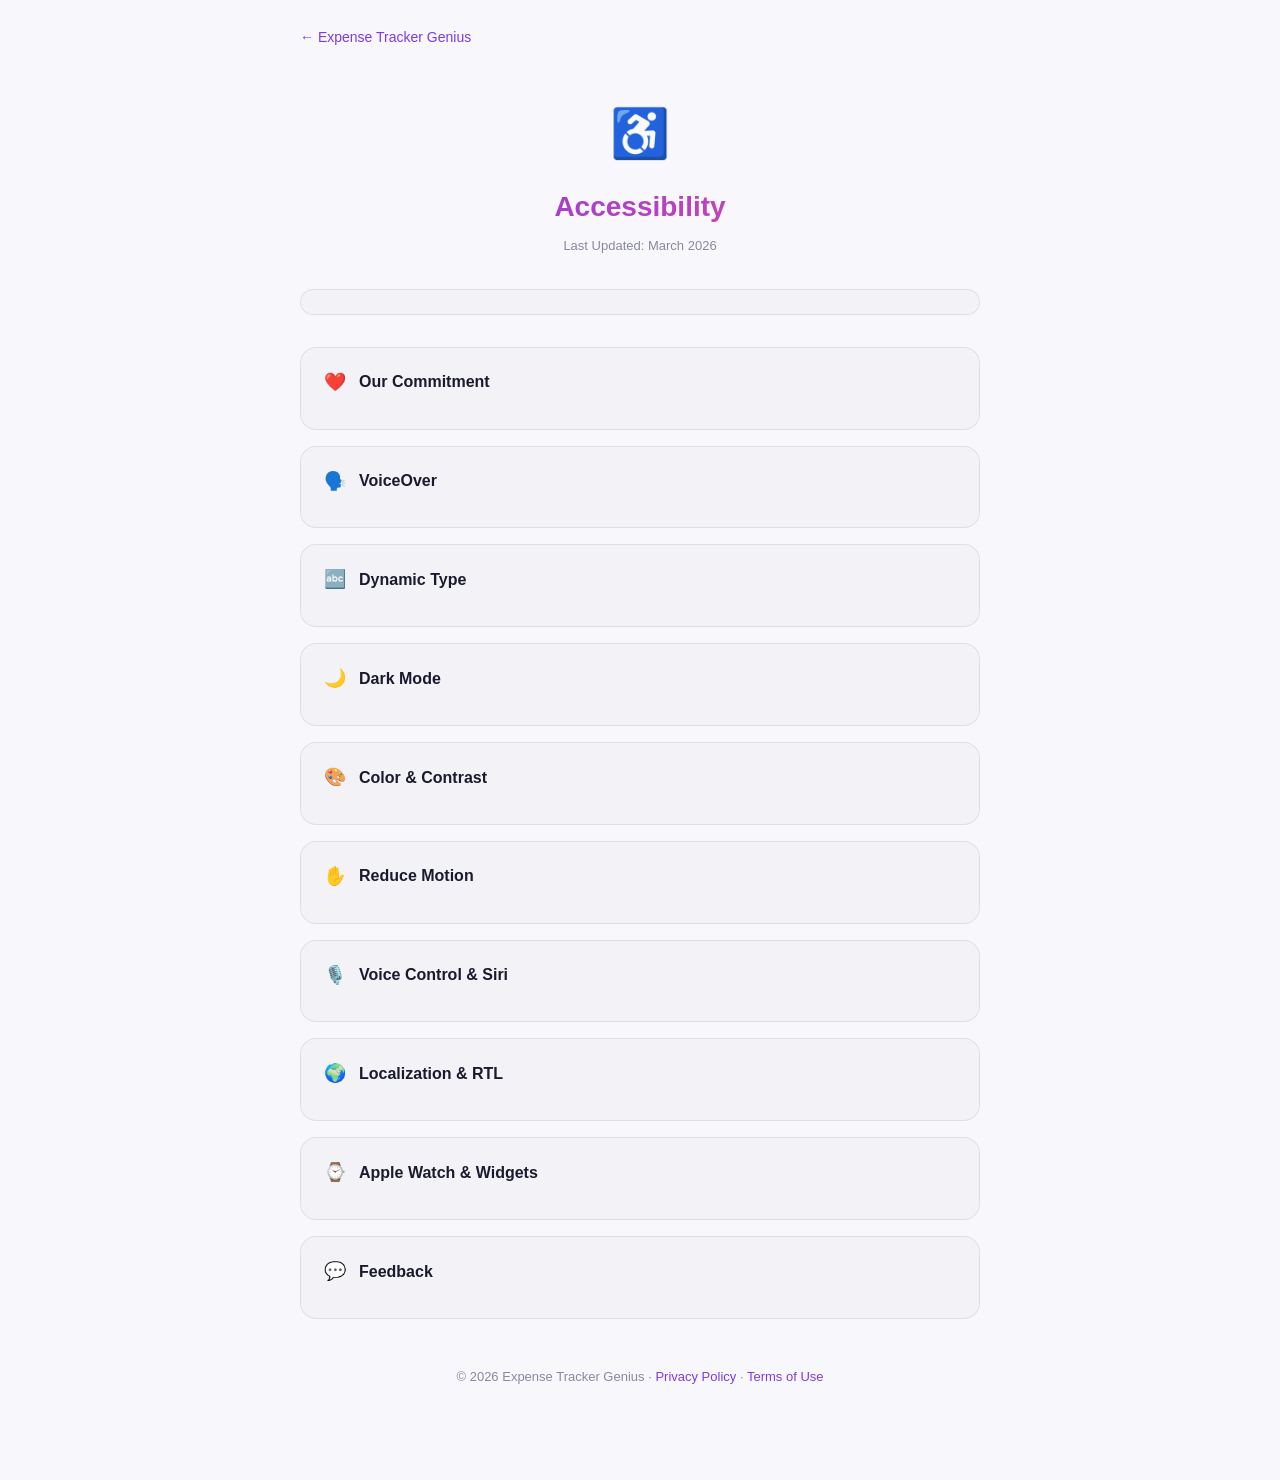
==== accessibility.html @ 41f467da "feat: add accessibility page for App Store Connect Add multi-language accessibility page covering Vo" ====
<!DOCTYPE html>
<html lang="en">
<head>
  <meta charset="UTF-8">
  <meta name="viewport" content="width=device-width, initial-scale=1.0">
  <title>Accessibility — Expense Tracker Genius</title>
  <meta name="description" content="Accessibility information for Expense Tracker Genius iOS app">
  <style>
:root {
  --brand-primary: #7C3AED;
  --brand-secondary: #EC4899;
  --bg-primary: #0F0F14;
  --bg-secondary: #1A1A24;
  --bg-card: rgba(255,255,255,0.04);
  --border-card: rgba(255,255,255,0.08);
  --text-primary: #F1F1F6;
  --text-secondary: #A1A1B5;
  --text-tertiary: #6B6B80;
  --radius: 16px;
}
@media (prefers-color-scheme: light) {
  :root {
    --bg-primary: #F8F8FC;
    --bg-secondary: #FFFFFF;
    --bg-card: rgba(0,0,0,0.02);
    --border-card: rgba(0,0,0,0.08);
    --text-primary: #1A1A2E;
    --text-secondary: #4A4A65;
    --text-tertiary: #8888A0;
  }
}
* { margin: 0; padding: 0; box-sizing: border-box; }
body {
  font-family: -apple-system, BlinkMacSystemFont, 'SF Pro Text', 'Segoe UI', Roboto, sans-serif;
  background: var(--bg-primary);
  color: var(--text-primary);
  line-height: 1.6;
  -webkit-font-smoothing: antialiased;
}
[dir="rtl"] { direction: rtl; text-align: right; }
.container { max-width: 720px; margin: 0 auto; padding: 24px 20px 60px; }
.header { text-align: center; padding: 40px 0 32px; }
.header-icon { font-size: 48px; margin-bottom: 12px; }
.header h1 {
  font-size: 28px; font-weight: 700;
  background: linear-gradient(135deg, var(--brand-primary), var(--brand-secondary));
  -webkit-background-clip: text; -webkit-text-fill-color: transparent;
  background-clip: text;
}
.header .updated { font-size: 13px; color: var(--text-tertiary); margin-top: 6px; }
.lang-switcher {
  display: flex; flex-wrap: wrap; gap: 6px; justify-content: center;
  margin-bottom: 32px; padding: 12px; border-radius: var(--radius);
  background: var(--bg-card); border: 1px solid var(--border-card);
}
.lang-btn {
  padding: 6px 14px; border-radius: 20px; border: 1px solid var(--border-card);
  background: transparent; color: var(--text-secondary); cursor: pointer;
  font-size: 13px; transition: all 0.2s;
}
.lang-btn:hover { border-color: var(--brand-primary); color: var(--text-primary); }
.lang-btn.active {
  background: linear-gradient(135deg, var(--brand-primary), var(--brand-secondary));
  color: white; border-color: transparent;
}
.section {
  background: var(--bg-card); border: 1px solid var(--border-card);
  border-radius: var(--radius); padding: 20px; margin-bottom: 16px;
}
.section-header { display: flex; align-items: center; gap: 10px; margin-bottom: 12px; }
.section-icon { font-size: 18px; width: 28px; text-align: center; }
.section-title { font-size: 16px; font-weight: 600; color: var(--text-primary); }
.section-content {
  font-size: 14px; color: var(--text-secondary); line-height: 1.7;
  white-space: pre-line;
}
.footer {
  text-align: center; padding: 32px 0; color: var(--text-tertiary); font-size: 13px;
}
.footer a { color: var(--brand-primary); text-decoration: none; }
.back-link {
  display: inline-flex; align-items: center; gap: 6px;
  color: var(--brand-primary); text-decoration: none; font-size: 14px;
  margin-bottom: 8px;
}
</style>
</head>
<body>
  <div class="container">
    <a href="index.html" class="back-link">&larr; Expense Tracker Genius</a>
    <div class="header">
      <div class="header-icon">♿</div>
      <h1 data-i18n="Accessibility">Accessibility</h1>
      <div class="updated"><span data-i18n="Last Updated">Last Updated</span>: March 2026</div>
    </div>
    <div class="lang-switcher" id="lang-switcher"></div>

    <div class="section">
      <div class="section-header">
        <span class="section-icon">❤️</span>
        <span class="section-title" data-i18n="Our Commitment">Our Commitment</span>
      </div>
      <div class="section-content" data-i18n-content="acc_commitment"></div>
    </div>
    <div class="section">
      <div class="section-header">
        <span class="section-icon">🗣️</span>
        <span class="section-title" data-i18n="VoiceOver">VoiceOver</span>
      </div>
      <div class="section-content" data-i18n-content="acc_voiceover"></div>
    </div>
    <div class="section">
      <div class="section-header">
        <span class="section-icon">🔤</span>
        <span class="section-title" data-i18n="Dynamic Type">Dynamic Type</span>
      </div>
      <div class="section-content" data-i18n-content="acc_dynamic_type"></div>
    </div>
    <div class="section">
      <div class="section-header">
        <span class="section-icon">🌙</span>
        <span class="section-title" data-i18n="Dark Mode">Dark Mode</span>
      </div>
      <div class="section-content" data-i18n-content="acc_dark_mode"></div>
    </div>
    <div class="section">
      <div class="section-header">
        <span class="section-icon">🎨</span>
        <span class="section-title" data-i18n="Color & Contrast">Color &amp; Contrast</span>
      </div>
      <div class="section-content" data-i18n-content="acc_color_contrast"></div>
    </div>
    <div class="section">
      <div class="section-header">
        <span class="section-icon">✋</span>
        <span class="section-title" data-i18n="Reduce Motion">Reduce Motion</span>
      </div>
      <div class="section-content" data-i18n-content="acc_reduce_motion"></div>
    </div>
    <div class="section">
      <div class="section-header">
        <span class="section-icon">🎙️</span>
        <span class="section-title" data-i18n="Voice Control & Siri">Voice Control &amp; Siri</span>
      </div>
      <div class="section-content" data-i18n-content="acc_voice_control"></div>
    </div>
    <div class="section">
      <div class="section-header">
        <span class="section-icon">🌍</span>
        <span class="section-title" data-i18n="Localization & RTL">Localization &amp; RTL</span>
      </div>
      <div class="section-content" data-i18n-content="acc_localization"></div>
    </div>
    <div class="section">
      <div class="section-header">
        <span class="section-icon">⌚</span>
        <span class="section-title" data-i18n="Apple Watch & Widgets">Apple Watch &amp; Widgets</span>
      </div>
      <div class="section-content" data-i18n-content="acc_watch_widgets"></div>
    </div>
    <div class="section">
      <div class="section-header">
        <span class="section-icon">💬</span>
        <span class="section-title" data-i18n="Feedback">Feedback</span>
      </div>
      <div class="section-content" data-i18n-content="acc_feedback"></div>
    </div>

    <div class="footer">
      &copy; 2026 Expense Tracker Genius &middot; <a href="privacy.html" data-i18n="Privacy Policy">Privacy Policy</a> &middot; <a href="terms.html" data-i18n="Terms of Use">Terms of Use</a>
    </div>
  </div>
  <script>
    const translations = {"en": {"Accessibility": "Accessibility", "Last Updated": "Last Updated", "Our Commitment": "Our Commitment", "VoiceOver": "VoiceOver", "Dynamic Type": "Dynamic Type", "Dark Mode": "Dark Mode", "Color & Contrast": "Color & Contrast", "Reduce Motion": "Reduce Motion", "Voice Control & Siri": "Voice Control & Siri", "Localization & RTL": "Localization & RTL", "Apple Watch & Widgets": "Apple Watch & Widgets", "Feedback": "Feedback", "Privacy Policy": "Privacy Policy", "Terms of Use": "Terms of Use", "acc_commitment": "Expense Tracker Genius is committed to making personal finance management accessible to everyone. We build with Apple's accessibility frameworks and continuously work to improve the experience for all users, including those who rely on assistive technologies.", "acc_voiceover": "The app supports Apple's VoiceOver screen reader. Interactive elements include descriptive accessibility labels, hints, and values so you can navigate and manage your finances without needing to see the screen. Charts and budget progress indicators provide spoken summaries of your financial data.", "acc_dynamic_type": "Expense Tracker Genius respects your preferred text size set in iOS Settings. The interface adapts to larger or smaller text sizes using Apple's Dynamic Type system, so you can read comfortably throughout the app.", "acc_dark_mode": "Full Dark Mode support is built in. The app automatically follows your system appearance setting, reducing eye strain in low-light environments. All screens, widgets, and the Apple Watch app adapt to your chosen color scheme.", "acc_color_contrast": "We use a semantic color system designed to maintain sufficient contrast ratios across both light and dark modes. Status indicators (budget warnings, goals, categories) use distinct shapes and labels in addition to color, so information is never conveyed by color alone.", "acc_reduce_motion": "The app respects the Reduce Motion accessibility setting. When enabled, animations are minimized or removed entirely, providing a calmer, distraction-free experience while retaining full functionality.", "acc_voice_control": "You can use Voice Control to interact with the app hands-free. Siri Shortcuts and App Intents allow you to add expenses, check balances, and access common tasks using your voice. These integrations work with both Siri and the Shortcuts app.", "acc_localization": "The app is available in 12 languages, including right-to-left languages (Arabic and Persian). The entire interface — including widgets and the Apple Watch app — adapts layout and text direction automatically based on your language setting.", "acc_watch_widgets": "The Apple Watch app and Home Screen widgets are built with the same accessibility standards. VoiceOver reads widget content, and the watch app supports Dynamic Type and the system accessibility features available on watchOS.", "acc_feedback": "We are always working to improve accessibility. If you encounter any barriers or have suggestions, please contact us at hussein.juybari@gmail.com. Your feedback helps us make the app better for everyone."}, "de": {"Accessibility": "Barrierefreiheit", "Last Updated": "Zuletzt aktualisiert", "Our Commitment": "Unser Engagement", "VoiceOver": "VoiceOver", "Dynamic Type": "Dynamische Schrift", "Dark Mode": "Dunkelmodus", "Color & Contrast": "Farbe & Kontrast", "Reduce Motion": "Bewegung reduzieren", "Voice Control & Siri": "Sprachsteuerung & Siri", "Localization & RTL": "Lokalisierung & RTL", "Apple Watch & Widgets": "Apple Watch & Widgets", "Feedback": "Feedback", "Privacy Policy": "Datenschutz", "Terms of Use": "Nutzungsbedingungen", "acc_commitment": "Expense Tracker Genius setzt sich dafür ein, die persönliche Finanzverwaltung für alle zugänglich zu machen. Wir entwickeln mit Apples Barrierefreiheits-Frameworks und arbeiten kontinuierlich daran, das Erlebnis für alle Nutzer zu verbessern, einschließlich derjenigen, die auf unterstützende Technologien angewiesen sind.", "acc_voiceover": "Die App unterstützt Apples VoiceOver-Bildschirmleser. Interaktive Elemente enthalten beschreibende Bezeichnungen, Hinweise und Werte, sodass Sie Ihre Finanzen verwalten können, ohne auf den Bildschirm schauen zu müssen. Diagramme und Budgetanzeigen bieten gesprochene Zusammenfassungen Ihrer Finanzdaten.", "acc_dynamic_type": "Expense Tracker Genius respektiert Ihre bevorzugte Textgröße in den iOS-Einstellungen. Die Oberfläche passt sich mithilfe von Apples Dynamic Type an größere oder kleinere Schriftgrößen an.", "acc_dark_mode": "Volle Unterstützung des Dunkelmodus ist integriert. Die App folgt automatisch Ihrer Systemdarstellung und reduziert die Augenbelastung bei schwachem Licht. Alle Bildschirme, Widgets und die Apple Watch App passen sich an.", "acc_color_contrast": "Wir verwenden ein semantisches Farbsystem mit ausreichenden Kontrastwerten in beiden Modi. Statusindikatoren verwenden neben Farbe auch Formen und Beschriftungen, sodass Informationen nie allein durch Farbe vermittelt werden.", "acc_reduce_motion": "Die App respektiert die Einstellung „Bewegung reduzieren". Wenn aktiviert, werden Animationen minimiert oder vollständig entfernt, um ein ruhigeres Erlebnis zu bieten.", "acc_voice_control": "Sie können die Sprachsteuerung verwenden, um die App freihändig zu bedienen. Siri-Kurzbefehle und App Intents ermöglichen es Ihnen, Ausgaben hinzuzufügen, Kontostände abzufragen und häufige Aufgaben per Sprache zu erledigen.", "acc_localization": "Die App ist in 12 Sprachen verfügbar, einschließlich Rechts-nach-Links-Sprachen (Arabisch und Persisch). Die gesamte Oberfläche passt Layout und Textrichtung automatisch an Ihre Spracheinstellung an.", "acc_watch_widgets": "Die Apple Watch App und die Widgets werden mit denselben Standards für Barrierefreiheit erstellt. VoiceOver liest Widget-Inhalte vor und die Watch-App unterstützt dynamische Schriftgrößen.", "acc_feedback": "Wir arbeiten ständig daran, die Barrierefreiheit zu verbessern. Wenn Sie auf Hindernisse stoßen oder Vorschläge haben, kontaktieren Sie uns bitte unter hussein.juybari@gmail.com."}, "nl": {"Accessibility": "Toegankelijkheid", "Last Updated": "Laatst bijgewerkt", "Our Commitment": "Onze Toewijding", "VoiceOver": "VoiceOver", "Dynamic Type": "Dynamisch Lettertype", "Dark Mode": "Donkere Modus", "Color & Contrast": "Kleur & Contrast", "Reduce Motion": "Verminder Beweging", "Voice Control & Siri": "Stembediening & Siri", "Localization & RTL": "Lokalisatie & RTL", "Apple Watch & Widgets": "Apple Watch & Widgets", "Feedback": "Feedback", "Privacy Policy": "Privacybeleid", "Terms of Use": "Gebruiksvoorwaarden", "acc_commitment": "Expense Tracker Genius zet zich in om persoonlijk financieel beheer voor iedereen toegankelijk te maken. We bouwen met Apple's toegankelijkheidsframeworks en werken voortdurend aan het verbeteren van de ervaring voor alle gebruikers, inclusief degenen die afhankelijk zijn van ondersteunende technologieën.", "acc_voiceover": "De app ondersteunt Apple's VoiceOver-schermlezer. Interactieve elementen bevatten beschrijvende labels, hints en waarden, zodat u uw financiën kunt beheren zonder naar het scherm te kijken. Grafieken en budgetindicatoren bieden gesproken samenvattingen.", "acc_dynamic_type": "Expense Tracker Genius respecteert uw gewenste tekstgrootte in iOS-instellingen. De interface past zich aan grotere of kleinere tekstgroottes aan met Apple's Dynamic Type-systeem.", "acc_dark_mode": "Volledige ondersteuning voor Donkere Modus is ingebouwd. De app volgt automatisch uw systeemweergave. Alle schermen, widgets en de Apple Watch-app passen zich aan.", "acc_color_contrast": "We gebruiken een semantisch kleursysteem met voldoende contrastverhoudingen. Statusindicatoren gebruiken naast kleur ook vormen en labels, zodat informatie nooit alleen door kleur wordt overgebracht.", "acc_reduce_motion": "De app respecteert de instelling Verminder Beweging. Wanneer ingeschakeld, worden animaties geminimaliseerd of volledig verwijderd.", "acc_voice_control": "U kunt Stembediening gebruiken om de app handsfree te bedienen. Siri-snelkoppelingen en App Intents stellen u in staat om uitgaven toe te voegen en saldi te controleren met uw stem.", "acc_localization": "De app is beschikbaar in 12 talen, inclusief rechts-naar-links talen (Arabisch en Perzisch). De volledige interface past lay-out en tekstrichting automatisch aan.", "acc_watch_widgets": "De Apple Watch-app en widgets zijn gebouwd met dezelfde toegankelijkheidsstandaarden. VoiceOver leest widget-inhoud voor en de Watch-app ondersteunt Dynamic Type.", "acc_feedback": "We werken altijd aan het verbeteren van de toegankelijkheid. Als u obstakels tegenkomt of suggesties heeft, neem dan contact met ons op via hussein.juybari@gmail.com."}, "fr": {"Accessibility": "Accessibilité", "Last Updated": "Dernière mise à jour", "Our Commitment": "Notre Engagement", "VoiceOver": "VoiceOver", "Dynamic Type": "Type Dynamique", "Dark Mode": "Mode Sombre", "Color & Contrast": "Couleur & Contraste", "Reduce Motion": "Réduire les Animations", "Voice Control & Siri": "Contrôle Vocal & Siri", "Localization & RTL": "Localisation & RTL", "Apple Watch & Widgets": "Apple Watch & Widgets", "Feedback": "Commentaires", "Privacy Policy": "Politique de Confidentialité", "Terms of Use": "Conditions d'Utilisation", "acc_commitment": "Expense Tracker Genius s'engage à rendre la gestion des finances personnelles accessible à tous. Nous développons avec les frameworks d'accessibilité d'Apple et travaillons continuellement pour améliorer l'expérience de tous les utilisateurs, y compris ceux qui dépendent des technologies d'assistance.", "acc_voiceover": "L'application prend en charge le lecteur d'écran VoiceOver d'Apple. Les éléments interactifs incluent des descriptions, des indices et des valeurs pour que vous puissiez gérer vos finances sans regarder l'écran. Les graphiques et les indicateurs de budget fournissent des résumés vocaux.", "acc_dynamic_type": "Expense Tracker Genius respecte votre taille de texte préférée dans les Réglages iOS. L'interface s'adapte aux tailles de texte plus grandes ou plus petites grâce au système Dynamic Type d'Apple.", "acc_dark_mode": "Le Mode Sombre complet est intégré. L'application suit automatiquement l'apparence de votre système. Tous les écrans, widgets et l'application Apple Watch s'adaptent.", "acc_color_contrast": "Nous utilisons un système de couleurs sémantique avec des ratios de contraste suffisants. Les indicateurs d'état utilisent des formes et des étiquettes en plus de la couleur, afin que l'information ne soit jamais transmise uniquement par la couleur.", "acc_reduce_motion": "L'application respecte le réglage Réduire les animations. Lorsqu'il est activé, les animations sont minimisées ou supprimées entièrement.", "acc_voice_control": "Vous pouvez utiliser le Contrôle Vocal pour interagir avec l'application en mains libres. Les Raccourcis Siri et les App Intents vous permettent d'ajouter des dépenses et de vérifier vos soldes par la voix.", "acc_localization": "L'application est disponible en 12 langues, y compris les langues de droite à gauche (arabe et persan). Toute l'interface adapte automatiquement la mise en page et la direction du texte.", "acc_watch_widgets": "L'application Apple Watch et les widgets sont construits avec les mêmes standards d'accessibilité. VoiceOver lit le contenu des widgets et l'application Watch prend en charge Dynamic Type.", "acc_feedback": "Nous travaillons toujours à améliorer l'accessibilité. Si vous rencontrez des obstacles ou avez des suggestions, contactez-nous à hussein.juybari@gmail.com."}, "es": {"Accessibility": "Accesibilidad", "Last Updated": "Última actualización", "Our Commitment": "Nuestro Compromiso", "VoiceOver": "VoiceOver", "Dynamic Type": "Tipo Dinámico", "Dark Mode": "Modo Oscuro", "Color & Contrast": "Color y Contraste", "Reduce Motion": "Reducir Movimiento", "Voice Control & Siri": "Control por Voz y Siri", "Localization & RTL": "Localización y RTL", "Apple Watch & Widgets": "Apple Watch y Widgets", "Feedback": "Comentarios", "Privacy Policy": "Política de Privacidad", "Terms of Use": "Términos de Uso", "acc_commitment": "Expense Tracker Genius se compromete a hacer que la gestión de finanzas personales sea accesible para todos. Desarrollamos con los frameworks de accesibilidad de Apple y trabajamos continuamente para mejorar la experiencia de todos los usuarios, incluidos aquellos que dependen de tecnologías de asistencia.", "acc_voiceover": "La app es compatible con el lector de pantalla VoiceOver de Apple. Los elementos interactivos incluyen etiquetas descriptivas, sugerencias y valores para que puedas gestionar tus finanzas sin mirar la pantalla. Los gráficos e indicadores de presupuesto proporcionan resúmenes hablados.", "acc_dynamic_type": "Expense Tracker Genius respeta tu tamaño de texto preferido en los Ajustes de iOS. La interfaz se adapta a tamaños de texto más grandes o más pequeños mediante el sistema Dynamic Type de Apple.", "acc_dark_mode": "El Modo Oscuro completo está integrado. La app sigue automáticamente la apariencia del sistema. Todas las pantallas, widgets y la app de Apple Watch se adaptan.", "acc_color_contrast": "Utilizamos un sistema de colores semántico con ratios de contraste suficientes. Los indicadores de estado utilizan formas y etiquetas además del color, para que la información nunca se transmita solo por color.", "acc_reduce_motion": "La app respeta el ajuste Reducir Movimiento. Cuando está activado, las animaciones se minimizan o eliminan por completo.", "acc_voice_control": "Puedes usar el Control por Voz para interactuar con la app sin usar las manos. Los Atajos de Siri y App Intents te permiten añadir gastos y consultar saldos con tu voz.", "acc_localization": "La app está disponible en 12 idiomas, incluyendo idiomas de derecha a izquierda (árabe y persa). Toda la interfaz adapta automáticamente el diseño y la dirección del texto.", "acc_watch_widgets": "La app de Apple Watch y los widgets están construidos con los mismos estándares de accesibilidad. VoiceOver lee el contenido de los widgets y la app del reloj es compatible con Dynamic Type.", "acc_feedback": "Siempre estamos trabajando para mejorar la accesibilidad. Si encuentras algún obstáculo o tienes sugerencias, contáctanos en hussein.juybari@gmail.com."}, "it": {"Accessibility": "Accessibilità", "Last Updated": "Ultimo aggiornamento", "Our Commitment": "Il Nostro Impegno", "VoiceOver": "VoiceOver", "Dynamic Type": "Tipo Dinamico", "Dark Mode": "Modalità Scura", "Color & Contrast": "Colore e Contrasto", "Reduce Motion": "Riduci Movimento", "Voice Control & Siri": "Controllo Vocale e Siri", "Localization & RTL": "Localizzazione e RTL", "Apple Watch & Widgets": "Apple Watch e Widget", "Feedback": "Feedback", "Privacy Policy": "Privacy", "Terms of Use": "Termini di Utilizzo", "acc_commitment": "Expense Tracker Genius si impegna a rendere la gestione delle finanze personali accessibile a tutti. Sviluppiamo con i framework di accessibilità di Apple e lavoriamo continuamente per migliorare l'esperienza per tutti gli utenti, compresi coloro che si affidano alle tecnologie assistive.", "acc_voiceover": "L'app supporta il lettore di schermo VoiceOver di Apple. Gli elementi interattivi includono etichette descrittive, suggerimenti e valori per gestire le finanze senza guardare lo schermo. Grafici e indicatori di budget forniscono riepiloghi vocali.", "acc_dynamic_type": "Expense Tracker Genius rispetta la dimensione del testo preferita nelle Impostazioni iOS. L'interfaccia si adatta a dimensioni di testo maggiori o minori tramite il sistema Dynamic Type di Apple.", "acc_dark_mode": "Il supporto completo alla Modalità Scura è integrato. L'app segue automaticamente l'aspetto del sistema. Tutti gli schermi, i widget e l'app Apple Watch si adattano.", "acc_color_contrast": "Utilizziamo un sistema di colori semantico con rapporti di contrasto sufficienti. Gli indicatori di stato utilizzano forme ed etichette oltre al colore, in modo che le informazioni non vengano mai trasmesse solo tramite il colore.", "acc_reduce_motion": "L'app rispetta l'impostazione Riduci Movimento. Quando attivata, le animazioni vengono ridotte o rimosse completamente.", "acc_voice_control": "Puoi usare il Controllo Vocale per interagire con l'app a mani libere. I Comandi Rapidi di Siri e gli App Intents ti permettono di aggiungere spese e controllare i saldi con la voce.", "acc_localization": "L'app è disponibile in 12 lingue, incluse le lingue da destra a sinistra (arabo e persiano). L'intera interfaccia adatta automaticamente il layout e la direzione del testo.", "acc_watch_widgets": "L'app Apple Watch e i widget sono costruiti con gli stessi standard di accessibilità. VoiceOver legge i contenuti dei widget e l'app Watch supporta Dynamic Type.", "acc_feedback": "Lavoriamo sempre per migliorare l'accessibilità. Se incontri ostacoli o hai suggerimenti, contattaci a hussein.juybari@gmail.com."}, "tr": {"Accessibility": "Erişilebilirlik", "Last Updated": "Son güncelleme", "Our Commitment": "Taahhüdümüz", "VoiceOver": "VoiceOver", "Dynamic Type": "Dinamik Yazı Tipi", "Dark Mode": "Karanlık Mod", "Color & Contrast": "Renk ve Kontrast", "Reduce Motion": "Hareketi Azalt", "Voice Control & Siri": "Ses Kontrolü ve Siri", "Localization & RTL": "Yerelleştirme ve RTL", "Apple Watch & Widgets": "Apple Watch ve Widget'lar", "Feedback": "Geri Bildirim", "Privacy Policy": "Gizlilik Politikası", "Terms of Use": "Kullanım Koşulları", "acc_commitment": "Expense Tracker Genius, kişisel finans yönetimini herkes için erişilebilir kılmaya kararlıdır. Apple'ın erişilebilirlik çerçeveleriyle geliştiriyoruz ve yardımcı teknolojilere güvenenler dahil tüm kullanıcılar için deneyimi sürekli iyileştiriyoruz.", "acc_voiceover": "Uygulama Apple'ın VoiceOver ekran okuyucusunu destekler. Etkileşimli öğeler, ekrana bakmadan finanslarınızı yönetebilmeniz için açıklayıcı etiketler, ipuçları ve değerler içerir. Grafikler ve bütçe göstergeleri sesli özetler sunar.", "acc_dynamic_type": "Expense Tracker Genius, iOS Ayarlarında belirlediğiniz tercih edilen metin boyutuna uyar. Arayüz, Apple'ın Dinamik Yazı Tipi sistemiyle daha büyük veya küçük metin boyutlarına uyum sağlar.", "acc_dark_mode": "Tam Karanlık Mod desteği yerleşiktir. Uygulama otomatik olarak sistem görünümünüzü takip eder. Tüm ekranlar, widget'lar ve Apple Watch uygulaması uyum sağlar.", "acc_color_contrast": "Her iki modda da yeterli kontrast oranlarını korumak için tasarlanmış anlamsal bir renk sistemi kullanıyoruz. Durum göstergeleri, rengin yanı sıra şekiller ve etiketler kullanır.", "acc_reduce_motion": "Uygulama Hareketi Azalt erişilebilirlik ayarına uyar. Etkinleştirildiğinde animasyonlar en aza indirilir veya tamamen kaldırılır.", "acc_voice_control": "Uygulamayı eller serbest kullanmak için Ses Kontrolü'nü kullanabilirsiniz. Siri Kısayolları ve App Intents, sesinizle harcama eklemenize ve bakiye kontrol etmenize olanak tanır.", "acc_localization": "Uygulama, sağdan sola yazılan diller (Arapça ve Farsça) dahil 12 dilde mevcuttur. Tüm arayüz, düzeni ve metin yönünü dil ayarınıza göre otomatik olarak uyarlar.", "acc_watch_widgets": "Apple Watch uygulaması ve widget'lar aynı erişilebilirlik standartlarıyla oluşturulmuştur. VoiceOver widget içeriğini okur ve Watch uygulaması Dinamik Yazı Tipini destekler.", "acc_feedback": "Erişilebilirliği iyileştirmek için sürekli çalışıyoruz. Engellerle karşılaşırsanız veya önerileriniz varsa lütfen hussein.juybari@gmail.com adresinden bize ulaşın."}, "ar": {"Accessibility": "إمكانية الوصول", "Last Updated": "آخر تحديث", "Our Commitment": "التزامنا", "VoiceOver": "VoiceOver", "Dynamic Type": "الحجم الديناميكي", "Dark Mode": "الوضع الداكن", "Color & Contrast": "اللون والتباين", "Reduce Motion": "تقليل الحركة", "Voice Control & Siri": "التحكم الصوتي وSiri", "Localization & RTL": "التوطين والكتابة من اليمين لليسار", "Apple Watch & Widgets": "Apple Watch والأدوات", "Feedback": "الملاحظات", "Privacy Policy": "سياسة الخصوصية", "Terms of Use": "شروط الاستخدام", "acc_commitment": "يلتزم Expense Tracker Genius بجعل إدارة التمويل الشخصي متاحة للجميع. نقوم بالتطوير باستخدام أُطر إمكانية الوصول من Apple ونعمل باستمرار على تحسين التجربة لجميع المستخدمين، بما في ذلك أولئك الذين يعتمدون على التقنيات المساعدة.", "acc_voiceover": "يدعم التطبيق قارئ الشاشة VoiceOver من Apple. تتضمن العناصر التفاعلية تسميات وصفية وتلميحات وقيم حتى تتمكن من إدارة أموالك دون الحاجة للنظر إلى الشاشة. توفر الرسوم البيانية ومؤشرات الميزانية ملخصات منطوقة.", "acc_dynamic_type": "يحترم Expense Tracker Genius حجم النص المفضل لديك في إعدادات iOS. تتكيف الواجهة مع أحجام النص الأكبر أو الأصغر باستخدام نظام Dynamic Type من Apple.", "acc_dark_mode": "دعم الوضع الداكن الكامل مدمج. يتبع التطبيق تلقائيًا إعداد مظهر النظام. تتكيف جميع الشاشات والأدوات وتطبيق Apple Watch.", "acc_color_contrast": "نستخدم نظام ألوان دلالي مصمم للحفاظ على نسب تباين كافية. تستخدم مؤشرات الحالة أشكالًا وتسميات بالإضافة إلى اللون، بحيث لا يتم نقل المعلومات عن طريق اللون وحده.", "acc_reduce_motion": "يحترم التطبيق إعداد تقليل الحركة. عند تفعيله، يتم تقليل الرسوم المتحركة أو إزالتها بالكامل.", "acc_voice_control": "يمكنك استخدام التحكم الصوتي للتفاعل مع التطبيق بدون استخدام اليدين. تتيح لك اختصارات Siri وApp Intents إضافة المصروفات والتحقق من الأرصدة باستخدام صوتك.", "acc_localization": "التطبيق متوفر بـ 12 لغة، بما في ذلك اللغات التي تُكتب من اليمين إلى اليسار (العربية والفارسية). تتكيف الواجهة بالكامل مع اتجاه النص والتخطيط تلقائيًا.", "acc_watch_widgets": "تم بناء تطبيق Apple Watch والأدوات بنفس معايير إمكانية الوصول. يقرأ VoiceOver محتوى الأدوات ويدعم تطبيق الساعة الحجم الديناميكي.", "acc_feedback": "نعمل دائمًا على تحسين إمكانية الوصول. إذا واجهت أي عوائق أو لديك اقتراحات، يرجى التواصل معنا على hussein.juybari@gmail.com."}, "fa": {"Accessibility": "دسترس‌پذیری", "Last Updated": "آخرین به‌روزرسانی", "Our Commitment": "تعهد ما", "VoiceOver": "VoiceOver", "Dynamic Type": "اندازه پویا", "Dark Mode": "حالت تاریک", "Color & Contrast": "رنگ و کنتراست", "Reduce Motion": "کاهش حرکت", "Voice Control & Siri": "کنترل صوتی و Siri", "Localization & RTL": "بومی‌سازی و راست‌چین", "Apple Watch & Widgets": "Apple Watch و ویجت‌ها", "Feedback": "بازخورد", "Privacy Policy": "سیاست حفظ حریم خصوصی", "Terms of Use": "شرایط استفاده", "acc_commitment": "Expense Tracker Genius متعهد است که مدیریت مالی شخصی را برای همه قابل دسترس کند. ما با چارچوب‌های دسترس‌پذیری اپل توسعه می‌دهیم و به طور مداوم برای بهبود تجربه همه کاربران، از جمله کسانی که به فناوری‌های کمکی وابسته هستند، تلاش می‌کنیم.", "acc_voiceover": "برنامه از صفحه‌خوان VoiceOver اپل پشتیبانی می‌کند. عناصر تعاملی شامل برچسب‌های توصیفی، راهنمایی‌ها و مقادیر هستند تا بتوانید بدون نگاه کردن به صفحه، امور مالی خود را مدیریت کنید. نمودارها و نشانگرهای بودجه خلاصه‌های گفتاری ارائه می‌دهند.", "acc_dynamic_type": "Expense Tracker Genius اندازه متن مورد نظر شما را در تنظیمات iOS رعایت می‌کند. رابط کاربری با اندازه‌های متن بزرگ‌تر یا کوچک‌تر با استفاده از سیستم Dynamic Type اپل سازگار می‌شود.", "acc_dark_mode": "پشتیبانی کامل از حالت تاریک داخلی است. برنامه به طور خودکار تنظیمات ظاهر سیستم را دنبال می‌کند. تمام صفحات، ویجت‌ها و برنامه Apple Watch سازگار می‌شوند.", "acc_color_contrast": "ما از سیستم رنگ معنایی با نسبت‌های کنتراست کافی استفاده می‌کنیم. نشانگرهای وضعیت علاوه بر رنگ از اشکال و برچسب‌ها استفاده می‌کنند تا اطلاعات هرگز فقط از طریق رنگ منتقل نشود.", "acc_reduce_motion": "برنامه تنظیم کاهش حرکت را رعایت می‌کند. هنگام فعال بودن، انیمیشن‌ها به حداقل رسیده یا به طور کامل حذف می‌شوند.", "acc_voice_control": "می‌توانید از کنترل صوتی برای تعامل بدون دست با برنامه استفاده کنید. میانبرهای Siri و App Intents به شما امکان می‌دهند هزینه‌ها را اضافه کنید و موجودی را با صدای خود بررسی کنید.", "acc_localization": "برنامه به ۱۲ زبان در دسترس است، از جمله زبان‌های راست‌به‌چپ (عربی و فارسی). کل رابط کاربری چیدمان و جهت متن را به طور خودکار بر اساس تنظیمات زبان شما تنظیم می‌کند.", "acc_watch_widgets": "برنامه Apple Watch و ویجت‌ها با همان استانداردهای دسترس‌پذیری ساخته شده‌اند. VoiceOver محتوای ویجت‌ها را می‌خواند و برنامه ساعت از اندازه پویا پشتیبانی می‌کند.", "acc_feedback": "ما همیشه برای بهبود دسترس‌پذیری تلاش می‌کنیم. اگر با موانعی مواجه شدید یا پیشنهادی دارید، لطفاً از طریق hussein.juybari@gmail.com با ما تماس بگیرید."}, "ja": {"Accessibility": "アクセシビリティ", "Last Updated": "最終更新", "Our Commitment": "私たちの取り組み", "VoiceOver": "VoiceOver", "Dynamic Type": "ダイナミックタイプ", "Dark Mode": "ダークモード", "Color & Contrast": "カラーとコントラスト", "Reduce Motion": "視差効果を減らす", "Voice Control & Siri": "音声コントロールとSiri", "Localization & RTL": "多言語対応とRTL", "Apple Watch & Widgets": "Apple WatchとWidget", "Feedback": "フィードバック", "Privacy Policy": "プライバシーポリシー", "Terms of Use": "利用規約", "acc_commitment": "Expense Tracker Geniusは、個人の財務管理をすべての人が利用できるようにすることに取り組んでいます。Appleのアクセシビリティフレームワークを使用して開発し、支援技術に依存するユーザーを含むすべてのユーザーの体験を継続的に改善しています。", "acc_voiceover": "アプリはAppleのVoiceOverスクリーンリーダーに対応しています。インタラクティブな要素には説明的なラベル、ヒント、値が含まれており、画面を見ずに財務を管理できます。グラフや予算インジケーターは音声による要約を提供します。", "acc_dynamic_type": "Expense Tracker GeniusはiOS設定で設定したお好みのテキストサイズに対応します。Appleのダイナミックタイプシステムにより、インターフェースが大きいまたは小さいテキストサイズに適応します。", "acc_dark_mode": "ダークモードの完全サポートが組み込まれています。アプリは自動的にシステムの外観設定に従います。すべての画面、ウィジェット、Apple Watchアプリが適応します。", "acc_color_contrast": "ライトモードとダークモードの両方で十分なコントラスト比を維持するように設計されたセマンティックカラーシステムを使用しています。ステータスインジケーターは色に加えて形やラベルを使用し、情報が色だけで伝えられることはありません。", "acc_reduce_motion": "アプリは「視差効果を減らす」アクセシビリティ設定に対応します。有効にすると、アニメーションが最小限に抑えられるか完全に削除されます。", "acc_voice_control": "音声コントロールを使用してハンズフリーでアプリを操作できます。Siriショートカットとアプリインテントにより、音声で支出の追加や残高確認が可能です。", "acc_localization": "アプリは右から左に書く言語（アラビア語、ペルシャ語）を含む12の言語に対応しています。インターフェース全体が言語設定に基づいてレイアウトとテキストの方向を自動的に調整します。", "acc_watch_widgets": "Apple WatchアプリとWidgetは同じアクセシビリティ基準で構築されています。VoiceOverがWidgetのコンテンツを読み上げ、Watchアプリはダイナミックタイプに対応しています。", "acc_feedback": "アクセシビリティの改善に常に取り組んでいます。障害に遭遇したりご提案がありましたら、hussein.juybari@gmail.comまでご連絡ください。"}, "zh-Hans": {"Accessibility": "无障碍", "Last Updated": "最后更新", "Our Commitment": "我们的承诺", "VoiceOver": "旁白", "Dynamic Type": "动态字体", "Dark Mode": "深色模式", "Color & Contrast": "颜色与对比度", "Reduce Motion": "减弱动态效果", "Voice Control & Siri": "语音控制与Siri", "Localization & RTL": "本地化与从右到左", "Apple Watch & Widgets": "Apple Watch与小组件", "Feedback": "反馈", "Privacy Policy": "隐私政策", "Terms of Use": "使用条款", "acc_commitment": "Expense Tracker Genius致力于让每个人都能使用个人财务管理工具。我们使用Apple的无障碍框架进行开发，并持续改善所有用户的体验，包括依赖辅助技术的用户。", "acc_voiceover": "该应用支持Apple的旁白屏幕阅读器。交互元素包含描述性标签、提示和值，让您无需看屏幕即可管理财务。图表和预算指标提供语音摘要。", "acc_dynamic_type": "Expense Tracker Genius尊重您在iOS设置中设定的首选文字大小。界面通过Apple的动态字体系统自动适应更大或更小的文字大小。", "acc_dark_mode": "内置完整的深色模式支持。应用自动跟随您的系统外观设置。所有屏幕、小组件和Apple Watch应用都会自适应。", "acc_color_contrast": "我们使用语义化颜色系统，在浅色和深色模式下都保持足够的对比度。状态指标除了颜色外还使用不同的形状和标签，确保信息不仅通过颜色传达。", "acc_reduce_motion": "应用尊重减弱动态效果的无障碍设置。启用后，动画将被最小化或完全移除。", "acc_voice_control": "您可以使用语音控制免提操作应用。Siri快捷指令和App Intents让您可以用语音添加支出、查询余额。", "acc_localization": "该应用提供12种语言，包括从右到左书写的语言（阿拉伯语和波斯语）。整个界面根据您的语言设置自动调整布局和文字方向。", "acc_watch_widgets": "Apple Watch应用和小组件采用相同的无障碍标准构建。旁白可朗读小组件内容，Watch应用支持动态字体。", "acc_feedback": "我们一直在努力改善无障碍体验。如果您遇到任何障碍或有建议，请通过hussein.juybari@gmail.com与我们联系。"}};
const langMeta = {"en": {"name": "English", "native": "English", "dir": "ltr"}, "de": {"name": "German", "native": "Deutsch", "dir": "ltr"}, "nl": {"name": "Dutch", "native": "Nederlands", "dir": "ltr"}, "fr": {"name": "French", "native": "Français", "dir": "ltr"}, "es": {"name": "Spanish", "native": "Español", "dir": "ltr"}, "it": {"name": "Italian", "native": "Italiano", "dir": "ltr"}, "tr": {"name": "Turkish", "native": "Türkçe", "dir": "ltr"}, "ar": {"name": "Arabic", "native": "العربية", "dir": "rtl"}, "fa": {"name": "Persian", "native": "فارسی", "dir": "rtl"}, "ja": {"name": "Japanese", "native": "日本語", "dir": "ltr"}, "zh-Hans": {"name": "Chinese", "native": "简体中文", "dir": "ltr"}};

function getPreferredLang() {
  const params = new URLSearchParams(window.location.search);
  const urlLang = params.get('lang');
  if (urlLang && translations[urlLang]) return urlLang;
  const nav = navigator.language || 'en';
  if (translations[nav]) return nav;
  const short = nav.split('-')[0];
  if (translations[short]) return short;
  if (nav.startsWith('zh')) return 'zh-Hans';
  return 'en';
}

function setLang(lang) {
  const t = translations[lang] || translations['en'];
  const dir = langMeta[lang]?.dir || 'ltr';
  document.documentElement.setAttribute('dir', dir);
  document.documentElement.setAttribute('lang', lang);

  const url = new URL(window.location);
  url.searchParams.set('lang', lang);
  history.replaceState(null, '', url);

  document.querySelectorAll('.lang-btn').forEach(btn => {
    btn.classList.toggle('active', btn.dataset.lang === lang);
  });

  document.querySelectorAll('[data-i18n]').forEach(el => {
    const key = el.dataset.i18n;
    if (t[key]) el.textContent = t[key];
  });

  document.querySelectorAll('[data-i18n-content]').forEach(el => {
    const key = el.dataset.i18nContent;
    if (t[key]) el.textContent = t[key];
  });
}

function buildLangSwitcher() {
  const container = document.getElementById('lang-switcher');
  Object.keys(langMeta).forEach(lang => {
    if (!translations[lang]) return;
    const btn = document.createElement('button');
    btn.className = 'lang-btn';
    btn.dataset.lang = lang;
    btn.textContent = langMeta[lang].native;
    btn.onclick = () => setLang(lang);
    container.appendChild(btn);
  });
}

document.addEventListener('DOMContentLoaded', () => {
  buildLangSwitcher();
  setLang(getPreferredLang());
});
  </script>
</body>
</html>
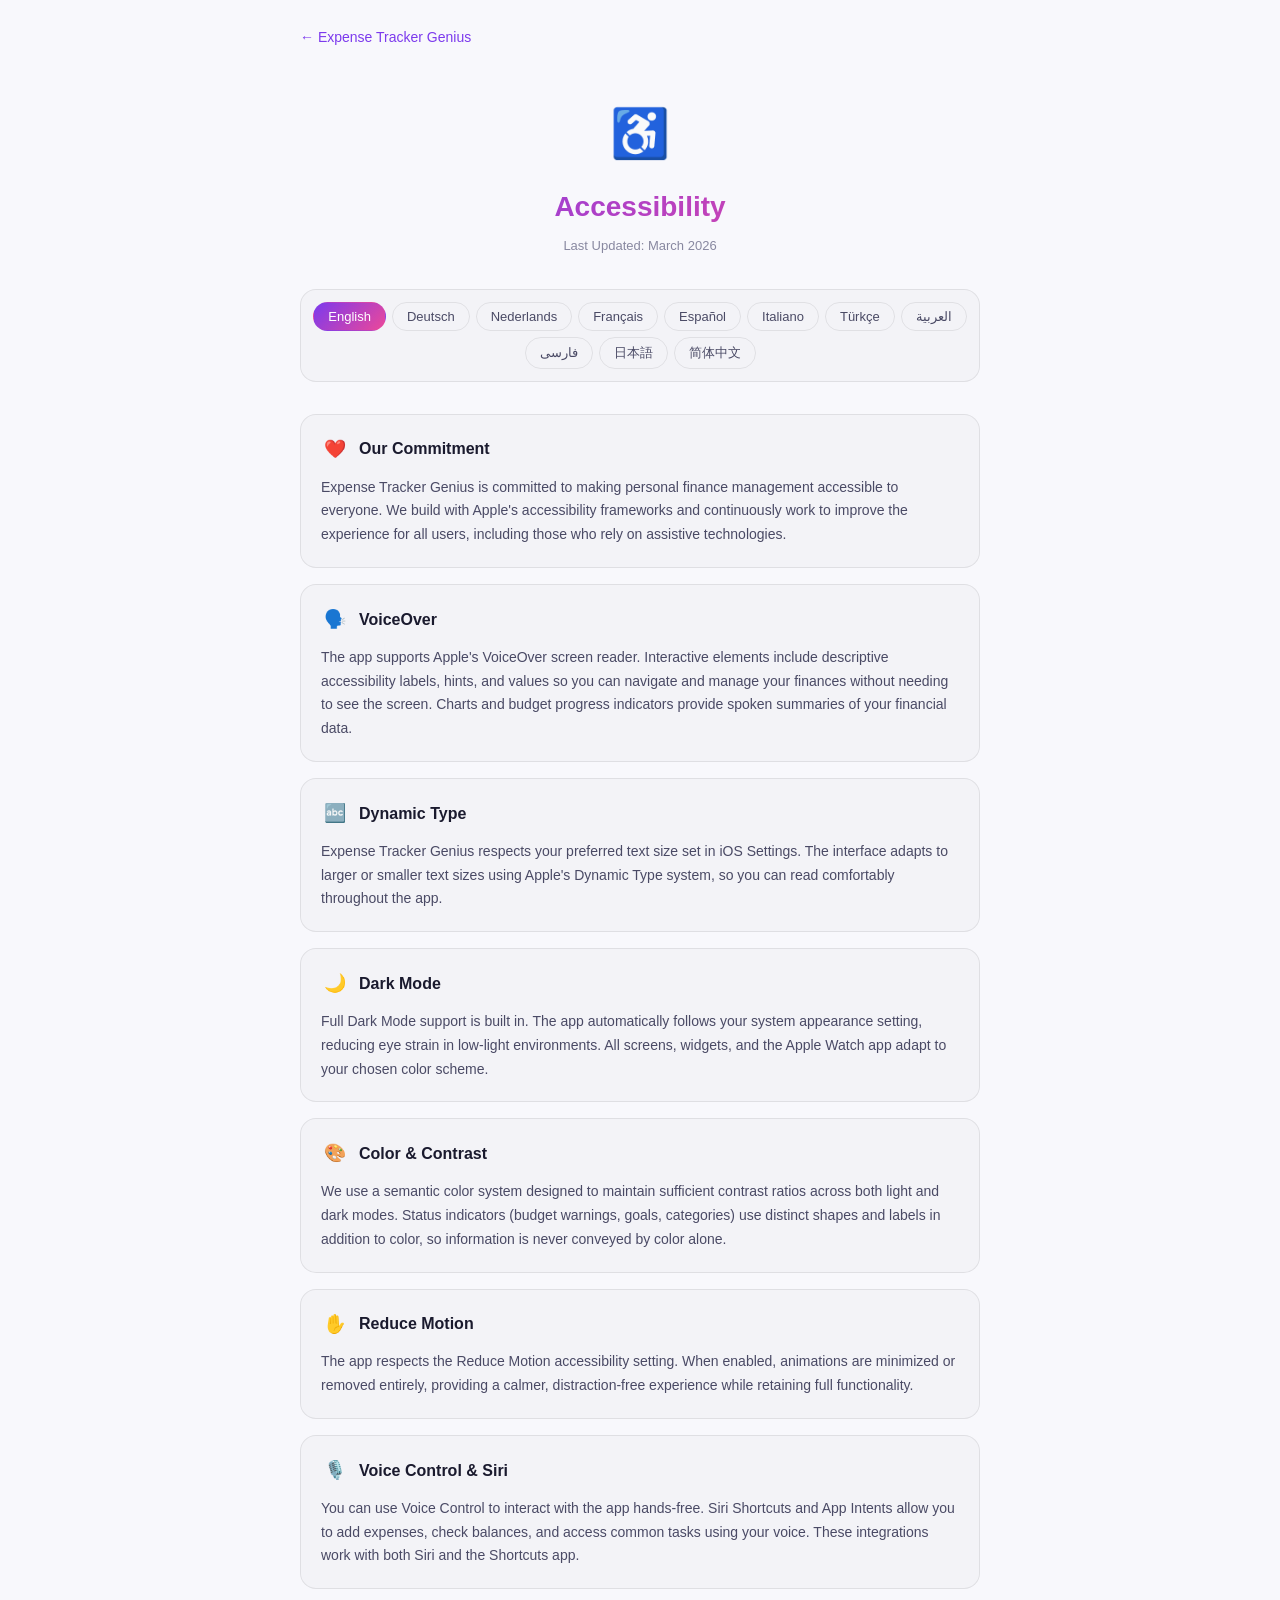
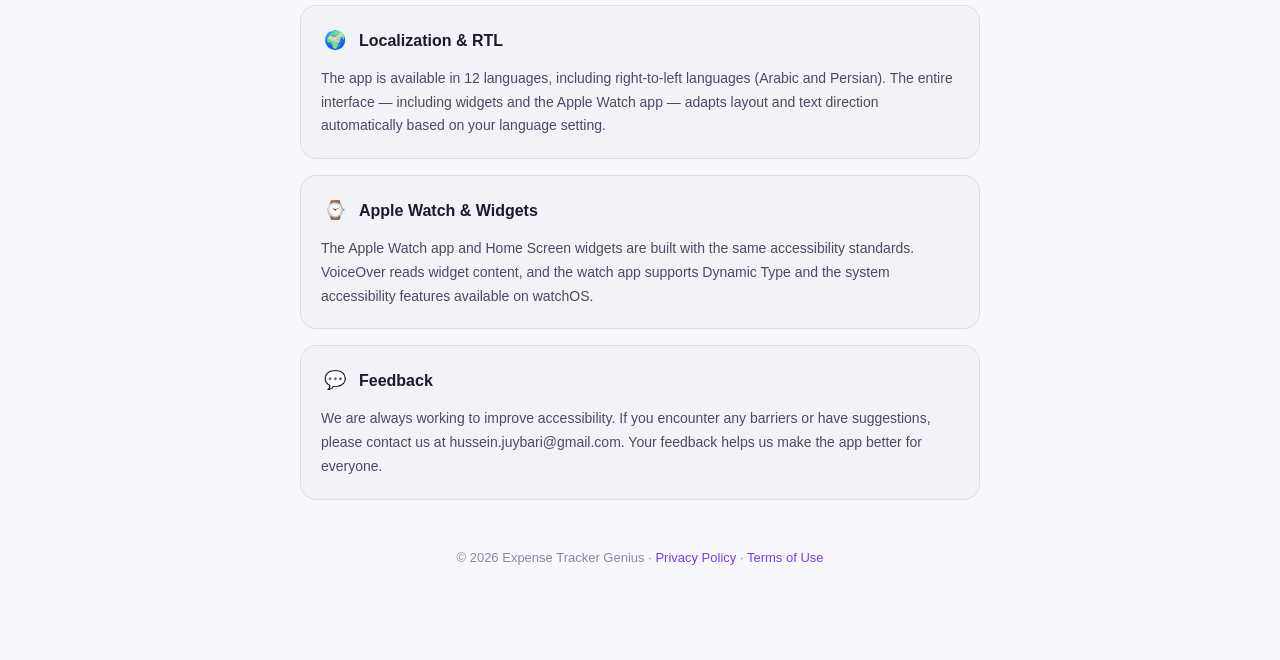
==== commit c5ca22a9: "fix: repair broken JSON translations in all three pages Fix invalid JSON in translations objects cau" ====
--- a/accessibility.html
+++ b/accessibility.html
@@ -171,8 +171,7 @@
     </div>
   </div>
   <script>
-    const translations = {"en": {"Accessibility": "Accessibility", "Last Updated": "Last Updated", "Our Commitment": "Our Commitment", "VoiceOver": "VoiceOver", "Dynamic Type": "Dynamic Type", "Dark Mode": "Dark Mode", "Color & Contrast": "Color & Contrast", "Reduce Motion": "Reduce Motion", "Voice Control & Siri": "Voice Control & Siri", "Localization & RTL": "Localization & RTL", "Apple Watch & Widgets": "Apple Watch & Widgets", "Feedback": "Feedback", "Privacy Policy": "Privacy Policy", "Terms of Use": "Terms of Use", "acc_commitment": "Expense Tracker Genius is committed to making personal finance management accessible to everyone. We build with Apple's accessibility frameworks and continuously work to improve the experience for all users, including those who rely on assistive technologies.", "acc_voiceover": "The app supports Apple's VoiceOver screen reader. Interactive elements include descriptive accessibility labels, hints, and values so you can navigate and manage your finances without needing to see the screen. Charts and budget progress indicators provide spoken summaries of your financial data.", "acc_dynamic_type": "Expense Tracker Genius respects your preferred text size set in iOS Settings. The interface adapts to larger or smaller text sizes using Apple's Dynamic Type system, so you can read comfortably throughout the app.", "acc_dark_mode": "Full Dark Mode support is built in. The app automatically follows your system appearance setting, reducing eye strain in low-light environments. All screens, widgets, and the Apple Watch app adapt to your chosen color scheme.", "acc_color_contrast": "We use a semantic color system designed to maintain sufficient contrast ratios across both light and dark modes. Status indicators (budget warnings, goals, categories) use distinct shapes and labels in addition to color, so information is never conveyed by color alone.", "acc_reduce_motion": "The app respects the Reduce Motion accessibility setting. When enabled, animations are minimized or removed entirely, providing a calmer, distraction-free experience while retaining full functionality.", "acc_voice_control": "You can use Voice Control to interact with the app hands-free. Siri Shortcuts and App Intents allow you to add expenses, check balances, and access common tasks using your voice. These integrations work with both Siri and the Shortcuts app.", "acc_localization": "The app is available in 12 languages, including right-to-left languages (Arabic and Persian). The entire interface — including widgets and the Apple Watch app — adapts layout and text direction automatically based on your language setting.", "acc_watch_widgets": "The Apple Watch app and Home Screen widgets are built with the same accessibility standards. VoiceOver reads widget content, and the watch app supports Dynamic Type and the system accessibility features available on watchOS.", "acc_feedback": "We are always working to improve accessibility. If you encounter any barriers or have suggestions, please contact us at hussein.juybari@gmail.com. Your feedback helps us make the app better for everyone."}, "de": {"Accessibility": "Barrierefreiheit", "Last Updated": "Zuletzt aktualisiert", "Our Commitment": "Unser Engagement", "VoiceOver": "VoiceOver", "Dynamic Type": "Dynamische Schrift", "Dark Mode": "Dunkelmodus", "Color & Contrast": "Farbe & Kontrast", "Reduce Motion": "Bewegung reduzieren", "Voice Control & Siri": "Sprachsteuerung & Siri", "Localization & RTL": "Lokalisierung & RTL", "Apple Watch & Widgets": "Apple Watch & Widgets", "Feedback": "Feedback", "Privacy Policy": "Datenschutz", "Terms of Use": "Nutzungsbedingungen", "acc_commitment": "Expense Tracker Genius setzt sich dafür ein, die persönliche Finanzverwaltung für alle zugänglich zu machen. Wir entwickeln mit Apples Barrierefreiheits-Frameworks und arbeiten kontinuierlich daran, das Erlebnis für alle Nutzer zu verbessern, einschließlich derjenigen, die auf unterstützende Technologien angewiesen sind.", "acc_voiceover": "Die App unterstützt Apples VoiceOver-Bildschirmleser. Interaktive Elemente enthalten beschreibende Bezeichnungen, Hinweise und Werte, sodass Sie Ihre Finanzen verwalten können, ohne auf den Bildschirm schauen zu müssen. Diagramme und Budgetanzeigen bieten gesprochene Zusammenfassungen Ihrer Finanzdaten.", "acc_dynamic_type": "Expense Tracker Genius respektiert Ihre bevorzugte Textgröße in den iOS-Einstellungen. Die Oberfläche passt sich mithilfe von Apples Dynamic Type an größere oder kleinere Schriftgrößen an.", "acc_dark_mode": "Volle Unterstützung des Dunkelmodus ist integriert. Die App folgt automatisch Ihrer Systemdarstellung und reduziert die Augenbelastung bei schwachem Licht. Alle Bildschirme, Widgets und die Apple Watch App passen sich an.", "acc_color_contrast": "Wir verwenden ein semantisches Farbsystem mit ausreichenden Kontrastwerten in beiden Modi. Statusindikatoren verwenden neben Farbe auch Formen und Beschriftungen, sodass Informationen nie allein durch Farbe vermittelt werden.", "acc_reduce_motion": "Die App respektiert die Einstellung „Bewegung reduzieren". Wenn aktiviert, werden Animationen minimiert oder vollständig entfernt, um ein ruhigeres Erlebnis zu bieten.", "acc_voice_control": "Sie können die Sprachsteuerung verwenden, um die App freihändig zu bedienen. Siri-Kurzbefehle und App Intents ermöglichen es Ihnen, Ausgaben hinzuzufügen, Kontostände abzufragen und häufige Aufgaben per Sprache zu erledigen.", "acc_localization": "Die App ist in 12 Sprachen verfügbar, einschließlich Rechts-nach-Links-Sprachen (Arabisch und Persisch). Die gesamte Oberfläche passt Layout und Textrichtung automatisch an Ihre Spracheinstellung an.", "acc_watch_widgets": "Die Apple Watch App und die Widgets werden mit denselben Standards für Barrierefreiheit erstellt. VoiceOver liest Widget-Inhalte vor und die Watch-App unterstützt dynamische Schriftgrößen.", "acc_feedback": "Wir arbeiten ständig daran, die Barrierefreiheit zu verbessern. Wenn Sie auf Hindernisse stoßen oder Vorschläge haben, kontaktieren Sie uns bitte unter hussein.juybari@gmail.com."}, "nl": {"Accessibility": "Toegankelijkheid", "Last Updated": "Laatst bijgewerkt", "Our Commitment": "Onze Toewijding", "VoiceOver": "VoiceOver", "Dynamic Type": "Dynamisch Lettertype", "Dark Mode": "Donkere Modus", "Color & Contrast": "Kleur & Contrast", "Reduce Motion": "Verminder Beweging", "Voice Control & Siri": "Stembediening & Siri", "Localization & RTL": "Lokalisatie & RTL", "Apple Watch & Widgets": "Apple Watch & Widgets", "Feedback": "Feedback", "Privacy Policy": "Privacybeleid", "Terms of Use": "Gebruiksvoorwaarden", "acc_commitment": "Expense Tracker Genius zet zich in om persoonlijk financieel beheer voor iedereen toegankelijk te maken. We bouwen met Apple's toegankelijkheidsframeworks en werken voortdurend aan het verbeteren van de ervaring voor alle gebruikers, inclusief degenen die afhankelijk zijn van ondersteunende technologieën.", "acc_voiceover": "De app ondersteunt Apple's VoiceOver-schermlezer. Interactieve elementen bevatten beschrijvende labels, hints en waarden, zodat u uw financiën kunt beheren zonder naar het scherm te kijken. Grafieken en budgetindicatoren bieden gesproken samenvattingen.", "acc_dynamic_type": "Expense Tracker Genius respecteert uw gewenste tekstgrootte in iOS-instellingen. De interface past zich aan grotere of kleinere tekstgroottes aan met Apple's Dynamic Type-systeem.", "acc_dark_mode": "Volledige ondersteuning voor Donkere Modus is ingebouwd. De app volgt automatisch uw systeemweergave. Alle schermen, widgets en de Apple Watch-app passen zich aan.", "acc_color_contrast": "We gebruiken een semantisch kleursysteem met voldoende contrastverhoudingen. Statusindicatoren gebruiken naast kleur ook vormen en labels, zodat informatie nooit alleen door kleur wordt overgebracht.", "acc_reduce_motion": "De app respecteert de instelling Verminder Beweging. Wanneer ingeschakeld, worden animaties geminimaliseerd of volledig verwijderd.", "acc_voice_control": "U kunt Stembediening gebruiken om de app handsfree te bedienen. Siri-snelkoppelingen en App Intents stellen u in staat om uitgaven toe te voegen en saldi te controleren met uw stem.", "acc_localization": "De app is beschikbaar in 12 talen, inclusief rechts-naar-links talen (Arabisch en Perzisch). De volledige interface past lay-out en tekstrichting automatisch aan.", "acc_watch_widgets": "De Apple Watch-app en widgets zijn gebouwd met dezelfde toegankelijkheidsstandaarden. VoiceOver leest widget-inhoud voor en de Watch-app ondersteunt Dynamic Type.", "acc_feedback": "We werken altijd aan het verbeteren van de toegankelijkheid. Als u obstakels tegenkomt of suggesties heeft, neem dan contact met ons op via hussein.juybari@gmail.com."}, "fr": {"Accessibility": "Accessibilité", "Last Updated": "Dernière mise à jour", "Our Commitment": "Notre Engagement", "VoiceOver": "VoiceOver", "Dynamic Type": "Type Dynamique", "Dark Mode": "Mode Sombre", "Color & Contrast": "Couleur & Contraste", "Reduce Motion": "Réduire les Animations", "Voice Control & Siri": "Contrôle Vocal & Siri", "Localization & RTL": "Localisation & RTL", "Apple Watch & Widgets": "Apple Watch & Widgets", "Feedback": "Commentaires", "Privacy Policy": "Politique de Confidentialité", "Terms of Use": "Conditions d'Utilisation", "acc_commitment": "Expense Tracker Genius s'engage à rendre la gestion des finances personnelles accessible à tous. Nous développons avec les frameworks d'accessibilité d'Apple et travaillons continuellement pour améliorer l'expérience de tous les utilisateurs, y compris ceux qui dépendent des technologies d'assistance.", "acc_voiceover": "L'application prend en charge le lecteur d'écran VoiceOver d'Apple. Les éléments interactifs incluent des descriptions, des indices et des valeurs pour que vous puissiez gérer vos finances sans regarder l'écran. Les graphiques et les indicateurs de budget fournissent des résumés vocaux.", "acc_dynamic_type": "Expense Tracker Genius respecte votre taille de texte préférée dans les Réglages iOS. L'interface s'adapte aux tailles de texte plus grandes ou plus petites grâce au système Dynamic Type d'Apple.", "acc_dark_mode": "Le Mode Sombre complet est intégré. L'application suit automatiquement l'apparence de votre système. Tous les écrans, widgets et l'application Apple Watch s'adaptent.", "acc_color_contrast": "Nous utilisons un système de couleurs sémantique avec des ratios de contraste suffisants. Les indicateurs d'état utilisent des formes et des étiquettes en plus de la couleur, afin que l'information ne soit jamais transmise uniquement par la couleur.", "acc_reduce_motion": "L'application respecte le réglage Réduire les animations. Lorsqu'il est activé, les animations sont minimisées ou supprimées entièrement.", "acc_voice_control": "Vous pouvez utiliser le Contrôle Vocal pour interagir avec l'application en mains libres. Les Raccourcis Siri et les App Intents vous permettent d'ajouter des dépenses et de vérifier vos soldes par la voix.", "acc_localization": "L'application est disponible en 12 langues, y compris les langues de droite à gauche (arabe et persan). Toute l'interface adapte automatiquement la mise en page et la direction du texte.", "acc_watch_widgets": "L'application Apple Watch et les widgets sont construits avec les mêmes standards d'accessibilité. VoiceOver lit le contenu des widgets et l'application Watch prend en charge Dynamic Type.", "acc_feedback": "Nous travaillons toujours à améliorer l'accessibilité. Si vous rencontrez des obstacles ou avez des suggestions, contactez-nous à hussein.juybari@gmail.com."}, "es": {"Accessibility": "Accesibilidad", "Last Updated": "Última actualización", "Our Commitment": "Nuestro Compromiso", "VoiceOver": "VoiceOver", "Dynamic Type": "Tipo Dinámico", "Dark Mode": "Modo Oscuro", "Color & Contrast": "Color y Contraste", "Reduce Motion": "Reducir Movimiento", "Voice Control & Siri": "Control por Voz y Siri", "Localization & RTL": "Localización y RTL", "Apple Watch & Widgets": "Apple Watch y Widgets", "Feedback": "Comentarios", "Privacy Policy": "Política de Privacidad", "Terms of Use": "Términos de Uso", "acc_commitment": "Expense Tracker Genius se compromete a hacer que la gestión de finanzas personales sea accesible para todos. Desarrollamos con los frameworks de accesibilidad de Apple y trabajamos continuamente para mejorar la experiencia de todos los usuarios, incluidos aquellos que dependen de tecnologías de asistencia.", "acc_voiceover": "La app es compatible con el lector de pantalla VoiceOver de Apple. Los elementos interactivos incluyen etiquetas descriptivas, sugerencias y valores para que puedas gestionar tus finanzas sin mirar la pantalla. Los gráficos e indicadores de presupuesto proporcionan resúmenes hablados.", "acc_dynamic_type": "Expense Tracker Genius respeta tu tamaño de texto preferido en los Ajustes de iOS. La interfaz se adapta a tamaños de texto más grandes o más pequeños mediante el sistema Dynamic Type de Apple.", "acc_dark_mode": "El Modo Oscuro completo está integrado. La app sigue automáticamente la apariencia del sistema. Todas las pantallas, widgets y la app de Apple Watch se adaptan.", "acc_color_contrast": "Utilizamos un sistema de colores semántico con ratios de contraste suficientes. Los indicadores de estado utilizan formas y etiquetas además del color, para que la información nunca se transmita solo por color.", "acc_reduce_motion": "La app respeta el ajuste Reducir Movimiento. Cuando está activado, las animaciones se minimizan o eliminan por completo.", "acc_voice_control": "Puedes usar el Control por Voz para interactuar con la app sin usar las manos. Los Atajos de Siri y App Intents te permiten añadir gastos y consultar saldos con tu voz.", "acc_localization": "La app está disponible en 12 idiomas, incluyendo idiomas de derecha a izquierda (árabe y persa). Toda la interfaz adapta automáticamente el diseño y la dirección del texto.", "acc_watch_widgets": "La app de Apple Watch y los widgets están construidos con los mismos estándares de accesibilidad. VoiceOver lee el contenido de los widgets y la app del reloj es compatible con Dynamic Type.", "acc_feedback": "Siempre estamos trabajando para mejorar la accesibilidad. Si encuentras algún obstáculo o tienes sugerencias, contáctanos en hussein.juybari@gmail.com."}, "it": {"Accessibility": "Accessibilità", "Last Updated": "Ultimo aggiornamento", "Our Commitment": "Il Nostro Impegno", "VoiceOver": "VoiceOver", "Dynamic Type": "Tipo Dinamico", "Dark Mode": "Modalità Scura", "Color & Contrast": "Colore e Contrasto", "Reduce Motion": "Riduci Movimento", "Voice Control & Siri": "Controllo Vocale e Siri", "Localization & RTL": "Localizzazione e RTL", "Apple Watch & Widgets": "Apple Watch e Widget", "Feedback": "Feedback", "Privacy Policy": "Privacy", "Terms of Use": "Termini di Utilizzo", "acc_commitment": "Expense Tracker Genius si impegna a rendere la gestione delle finanze personali accessibile a tutti. Sviluppiamo con i framework di accessibilità di Apple e lavoriamo continuamente per migliorare l'esperienza per tutti gli utenti, compresi coloro che si affidano alle tecnologie assistive.", "acc_voiceover": "L'app supporta il lettore di schermo VoiceOver di Apple. Gli elementi interattivi includono etichette descrittive, suggerimenti e valori per gestire le finanze senza guardare lo schermo. Grafici e indicatori di budget forniscono riepiloghi vocali.", "acc_dynamic_type": "Expense Tracker Genius rispetta la dimensione del testo preferita nelle Impostazioni iOS. L'interfaccia si adatta a dimensioni di testo maggiori o minori tramite il sistema Dynamic Type di Apple.", "acc_dark_mode": "Il supporto completo alla Modalità Scura è integrato. L'app segue automaticamente l'aspetto del sistema. Tutti gli schermi, i widget e l'app Apple Watch si adattano.", "acc_color_contrast": "Utilizziamo un sistema di colori semantico con rapporti di contrasto sufficienti. Gli indicatori di stato utilizzano forme ed etichette oltre al colore, in modo che le informazioni non vengano mai trasmesse solo tramite il colore.", "acc_reduce_motion": "L'app rispetta l'impostazione Riduci Movimento. Quando attivata, le animazioni vengono ridotte o rimosse completamente.", "acc_voice_control": "Puoi usare il Controllo Vocale per interagire con l'app a mani libere. I Comandi Rapidi di Siri e gli App Intents ti permettono di aggiungere spese e controllare i saldi con la voce.", "acc_localization": "L'app è disponibile in 12 lingue, incluse le lingue da destra a sinistra (arabo e persiano). L'intera interfaccia adatta automaticamente il layout e la direzione del testo.", "acc_watch_widgets": "L'app Apple Watch e i widget sono costruiti con gli stessi standard di accessibilità. VoiceOver legge i contenuti dei widget e l'app Watch supporta Dynamic Type.", "acc_feedback": "Lavoriamo sempre per migliorare l'accessibilità. Se incontri ostacoli o hai suggerimenti, contattaci a hussein.juybari@gmail.com."}, "tr": {"Accessibility": "Erişilebilirlik", "Last Updated": "Son güncelleme", "Our Commitment": "Taahhüdümüz", "VoiceOver": "VoiceOver", "Dynamic Type": "Dinamik Yazı Tipi", "Dark Mode": "Karanlık Mod", "Color & Contrast": "Renk ve Kontrast", "Reduce Motion": "Hareketi Azalt", "Voice Control & Siri": "Ses Kontrolü ve Siri", "Localization & RTL": "Yerelleştirme ve RTL", "Apple Watch & Widgets": "Apple Watch ve Widget'lar", "Feedback": "Geri Bildirim", "Privacy Policy": "Gizlilik Politikası", "Terms of Use": "Kullanım Koşulları", "acc_commitment": "Expense Tracker Genius, kişisel finans yönetimini herkes için erişilebilir kılmaya kararlıdır. Apple'ın erişilebilirlik çerçeveleriyle geliştiriyoruz ve yardımcı teknolojilere güvenenler dahil tüm kullanıcılar için deneyimi sürekli iyileştiriyoruz.", "acc_voiceover": "Uygulama Apple'ın VoiceOver ekran okuyucusunu destekler. Etkileşimli öğeler, ekrana bakmadan finanslarınızı yönetebilmeniz için açıklayıcı etiketler, ipuçları ve değerler içerir. Grafikler ve bütçe göstergeleri sesli özetler sunar.", "acc_dynamic_type": "Expense Tracker Genius, iOS Ayarlarında belirlediğiniz tercih edilen metin boyutuna uyar. Arayüz, Apple'ın Dinamik Yazı Tipi sistemiyle daha büyük veya küçük metin boyutlarına uyum sağlar.", "acc_dark_mode": "Tam Karanlık Mod desteği yerleşiktir. Uygulama otomatik olarak sistem görünümünüzü takip eder. Tüm ekranlar, widget'lar ve Apple Watch uygulaması uyum sağlar.", "acc_color_contrast": "Her iki modda da yeterli kontrast oranlarını korumak için tasarlanmış anlamsal bir renk sistemi kullanıyoruz. Durum göstergeleri, rengin yanı sıra şekiller ve etiketler kullanır.", "acc_reduce_motion": "Uygulama Hareketi Azalt erişilebilirlik ayarına uyar. Etkinleştirildiğinde animasyonlar en aza indirilir veya tamamen kaldırılır.", "acc_voice_control": "Uygulamayı eller serbest kullanmak için Ses Kontrolü'nü kullanabilirsiniz. Siri Kısayolları ve App Intents, sesinizle harcama eklemenize ve bakiye kontrol etmenize olanak tanır.", "acc_localization": "Uygulama, sağdan sola yazılan diller (Arapça ve Farsça) dahil 12 dilde mevcuttur. Tüm arayüz, düzeni ve metin yönünü dil ayarınıza göre otomatik olarak uyarlar.", "acc_watch_widgets": "Apple Watch uygulaması ve widget'lar aynı erişilebilirlik standartlarıyla oluşturulmuştur. VoiceOver widget içeriğini okur ve Watch uygulaması Dinamik Yazı Tipini destekler.", "acc_feedback": "Erişilebilirliği iyileştirmek için sürekli çalışıyoruz. Engellerle karşılaşırsanız veya önerileriniz varsa lütfen hussein.juybari@gmail.com adresinden bize ulaşın."}, "ar": {"Accessibility": "إمكانية الوصول", "Last Updated": "آخر تحديث", "Our Commitment": "التزامنا", "VoiceOver": "VoiceOver", "Dynamic Type": "الحجم الديناميكي", "Dark Mode": "الوضع الداكن", "Color & Contrast": "اللون والتباين", "Reduce Motion": "تقليل الحركة", "Voice Control & Siri": "التحكم الصوتي وSiri", "Localization & RTL": "التوطين والكتابة من اليمين لليسار", "Apple Watch & Widgets": "Apple Watch والأدوات", "Feedback": "الملاحظات", "Privacy Policy": "سياسة الخصوصية", "Terms of Use": "شروط الاستخدام", "acc_commitment": "يلتزم Expense Tracker Genius بجعل إدارة التمويل الشخصي متاحة للجميع. نقوم بالتطوير باستخدام أُطر إمكانية الوصول من Apple ونعمل باستمرار على تحسين التجربة لجميع المستخدمين، بما في ذلك أولئك الذين يعتمدون على التقنيات المساعدة.", "acc_voiceover": "يدعم التطبيق قارئ الشاشة VoiceOver من Apple. تتضمن العناصر التفاعلية تسميات وصفية وتلميحات وقيم حتى تتمكن من إدارة أموالك دون الحاجة للنظر إلى الشاشة. توفر الرسوم البيانية ومؤشرات الميزانية ملخصات منطوقة.", "acc_dynamic_type": "يحترم Expense Tracker Genius حجم النص المفضل لديك في إعدادات iOS. تتكيف الواجهة مع أحجام النص الأكبر أو الأصغر باستخدام نظام Dynamic Type من Apple.", "acc_dark_mode": "دعم الوضع الداكن الكامل مدمج. يتبع التطبيق تلقائيًا إعداد مظهر النظام. تتكيف جميع الشاشات والأدوات وتطبيق Apple Watch.", "acc_color_contrast": "نستخدم نظام ألوان دلالي مصمم للحفاظ على نسب تباين كافية. تستخدم مؤشرات الحالة أشكالًا وتسميات بالإضافة إلى اللون، بحيث لا يتم نقل المعلومات عن طريق اللون وحده.", "acc_reduce_motion": "يحترم التطبيق إعداد تقليل الحركة. عند تفعيله، يتم تقليل الرسوم المتحركة أو إزالتها بالكامل.", "acc_voice_control": "يمكنك استخدام التحكم الصوتي للتفاعل مع التطبيق بدون استخدام اليدين. تتيح لك اختصارات Siri وApp Intents إضافة المصروفات والتحقق من الأرصدة باستخدام صوتك.", "acc_localization": "التطبيق متوفر بـ 12 لغة، بما في ذلك اللغات التي تُكتب من اليمين إلى اليسار (العربية والفارسية). تتكيف الواجهة بالكامل مع اتجاه النص والتخطيط تلقائيًا.", "acc_watch_widgets": "تم بناء تطبيق Apple Watch والأدوات بنفس معايير إمكانية الوصول. يقرأ VoiceOver محتوى الأدوات ويدعم تطبيق الساعة الحجم الديناميكي.", "acc_feedback": "نعمل دائمًا على تحسين إمكانية الوصول. إذا واجهت أي عوائق أو لديك اقتراحات، يرجى التواصل معنا على hussein.juybari@gmail.com."}, "fa": {"Accessibility": "دسترس‌پذیری", "Last Updated": "آخرین به‌روزرسانی", "Our Commitment": "تعهد ما", "VoiceOver": "VoiceOver", "Dynamic Type": "اندازه پویا", "Dark Mode": "حالت تاریک", "Color & Contrast": "رنگ و کنتراست", "Reduce Motion": "کاهش حرکت", "Voice Control & Siri": "کنترل صوتی و Siri", "Localization & RTL": "بومی‌سازی و راست‌چین", "Apple Watch & Widgets": "Apple Watch و ویجت‌ها", "Feedback": "بازخورد", "Privacy Policy": "سیاست حفظ حریم خصوصی", "Terms of Use": "شرایط استفاده", "acc_commitment": "Expense Tracker Genius متعهد است که مدیریت مالی شخصی را برای همه قابل دسترس کند. ما با چارچوب‌های دسترس‌پذیری اپل توسعه می‌دهیم و به طور مداوم برای بهبود تجربه همه کاربران، از جمله کسانی که به فناوری‌های کمکی وابسته هستند، تلاش می‌کنیم.", "acc_voiceover": "برنامه از صفحه‌خوان VoiceOver اپل پشتیبانی می‌کند. عناصر تعاملی شامل برچسب‌های توصیفی، راهنمایی‌ها و مقادیر هستند تا بتوانید بدون نگاه کردن به صفحه، امور مالی خود را مدیریت کنید. نمودارها و نشانگرهای بودجه خلاصه‌های گفتاری ارائه می‌دهند.", "acc_dynamic_type": "Expense Tracker Genius اندازه متن مورد نظر شما را در تنظیمات iOS رعایت می‌کند. رابط کاربری با اندازه‌های متن بزرگ‌تر یا کوچک‌تر با استفاده از سیستم Dynamic Type اپل سازگار می‌شود.", "acc_dark_mode": "پشتیبانی کامل از حالت تاریک داخلی است. برنامه به طور خودکار تنظیمات ظاهر سیستم را دنبال می‌کند. تمام صفحات، ویجت‌ها و برنامه Apple Watch سازگار می‌شوند.", "acc_color_contrast": "ما از سیستم رنگ معنایی با نسبت‌های کنتراست کافی استفاده می‌کنیم. نشانگرهای وضعیت علاوه بر رنگ از اشکال و برچسب‌ها استفاده می‌کنند تا اطلاعات هرگز فقط از طریق رنگ منتقل نشود.", "acc_reduce_motion": "برنامه تنظیم کاهش حرکت را رعایت می‌کند. هنگام فعال بودن، انیمیشن‌ها به حداقل رسیده یا به طور کامل حذف می‌شوند.", "acc_voice_control": "می‌توانید از کنترل صوتی برای تعامل بدون دست با برنامه استفاده کنید. میانبرهای Siri و App Intents به شما امکان می‌دهند هزینه‌ها را اضافه کنید و موجودی را با صدای خود بررسی کنید.", "acc_localization": "برنامه به ۱۲ زبان در دسترس است، از جمله زبان‌های راست‌به‌چپ (عربی و فارسی). کل رابط کاربری چیدمان و جهت متن را به طور خودکار بر اساس تنظیمات زبان شما تنظیم می‌کند.", "acc_watch_widgets": "برنامه Apple Watch و ویجت‌ها با همان استانداردهای دسترس‌پذیری ساخته شده‌اند. VoiceOver محتوای ویجت‌ها را می‌خواند و برنامه ساعت از اندازه پویا پشتیبانی می‌کند.", "acc_feedback": "ما همیشه برای بهبود دسترس‌پذیری تلاش می‌کنیم. اگر با موانعی مواجه شدید یا پیشنهادی دارید، لطفاً از طریق hussein.juybari@gmail.com با ما تماس بگیرید."}, "ja": {"Accessibility": "アクセシビリティ", "Last Updated": "最終更新", "Our Commitment": "私たちの取り組み", "VoiceOver": "VoiceOver", "Dynamic Type": "ダイナミックタイプ", "Dark Mode": "ダークモード", "Color & Contrast": "カラーとコントラスト", "Reduce Motion": "視差効果を減らす", "Voice Control & Siri": "音声コントロールとSiri", "Localization & RTL": "多言語対応とRTL", "Apple Watch & Widgets": "Apple WatchとWidget", "Feedback": "フィードバック", "Privacy Policy": "プライバシーポリシー", "Terms of Use": "利用規約", "acc_commitment": "Expense Tracker Geniusは、個人の財務管理をすべての人が利用できるようにすることに取り組んでいます。Appleのアクセシビリティフレームワークを使用して開発し、支援技術に依存するユーザーを含むすべてのユーザーの体験を継続的に改善しています。", "acc_voiceover": "アプリはAppleのVoiceOverスクリーンリーダーに対応しています。インタラクティブな要素には説明的なラベル、ヒント、値が含まれており、画面を見ずに財務を管理できます。グラフや予算インジケーターは音声による要約を提供します。", "acc_dynamic_type": "Expense Tracker GeniusはiOS設定で設定したお好みのテキストサイズに対応します。Appleのダイナミックタイプシステムにより、インターフェースが大きいまたは小さいテキストサイズに適応します。", "acc_dark_mode": "ダークモードの完全サポートが組み込まれています。アプリは自動的にシステムの外観設定に従います。すべての画面、ウィジェット、Apple Watchアプリが適応します。", "acc_color_contrast": "ライトモードとダークモードの両方で十分なコントラスト比を維持するように設計されたセマンティックカラーシステムを使用しています。ステータスインジケーターは色に加えて形やラベルを使用し、情報が色だけで伝えられることはありません。", "acc_reduce_motion": "アプリは「視差効果を減らす」アクセシビリティ設定に対応します。有効にすると、アニメーションが最小限に抑えられるか完全に削除されます。", "acc_voice_control": "音声コントロールを使用してハンズフリーでアプリを操作できます。Siriショートカットとアプリインテントにより、音声で支出の追加や残高確認が可能です。", "acc_localization": "アプリは右から左に書く言語（アラビア語、ペルシャ語）を含む12の言語に対応しています。インターフェース全体が言語設定に基づいてレイアウトとテキストの方向を自動的に調整します。", "acc_watch_widgets": "Apple WatchアプリとWidgetは同じアクセシビリティ基準で構築されています。VoiceOverがWidgetのコンテンツを読み上げ、Watchアプリはダイナミックタイプに対応しています。", "acc_feedback": "アクセシビリティの改善に常に取り組んでいます。障害に遭遇したりご提案がありましたら、hussein.juybari@gmail.comまでご連絡ください。"}, "zh-Hans": {"Accessibility": "无障碍", "Last Updated": "最后更新", "Our Commitment": "我们的承诺", "VoiceOver": "旁白", "Dynamic Type": "动态字体", "Dark Mode": "深色模式", "Color & Contrast": "颜色与对比度", "Reduce Motion": "减弱动态效果", "Voice Control & Siri": "语音控制与Siri", "Localization & RTL": "本地化与从右到左", "Apple Watch & Widgets": "Apple Watch与小组件", "Feedback": "反馈", "Privacy Policy": "隐私政策", "Terms of Use": "使用条款", "acc_commitment": "Expense Tracker Genius致力于让每个人都能使用个人财务管理工具。我们使用Apple的无障碍框架进行开发，并持续改善所有用户的体验，包括依赖辅助技术的用户。", "acc_voiceover": "该应用支持Apple的旁白屏幕阅读器。交互元素包含描述性标签、提示和值，让您无需看屏幕即可管理财务。图表和预算指标提供语音摘要。", "acc_dynamic_type": "Expense Tracker Genius尊重您在iOS设置中设定的首选文字大小。界面通过Apple的动态字体系统自动适应更大或更小的文字大小。", "acc_dark_mode": "内置完整的深色模式支持。应用自动跟随您的系统外观设置。所有屏幕、小组件和Apple Watch应用都会自适应。", "acc_color_contrast": "我们使用语义化颜色系统，在浅色和深色模式下都保持足够的对比度。状态指标除了颜色外还使用不同的形状和标签，确保信息不仅通过颜色传达。", "acc_reduce_motion": "应用尊重减弱动态效果的无障碍设置。启用后，动画将被最小化或完全移除。", "acc_voice_control": "您可以使用语音控制免提操作应用。Siri快捷指令和App Intents让您可以用语音添加支出、查询余额。", "acc_localization": "该应用提供12种语言，包括从右到左书写的语言（阿拉伯语和波斯语）。整个界面根据您的语言设置自动调整布局和文字方向。", "acc_watch_widgets": "Apple Watch应用和小组件采用相同的无障碍标准构建。旁白可朗读小组件内容，Watch应用支持动态字体。", "acc_feedback": "我们一直在努力改善无障碍体验。如果您遇到任何障碍或有建议，请通过hussein.juybari@gmail.com与我们联系。"}};
-const langMeta = {"en": {"name": "English", "native": "English", "dir": "ltr"}, "de": {"name": "German", "native": "Deutsch", "dir": "ltr"}, "nl": {"name": "Dutch", "native": "Nederlands", "dir": "ltr"}, "fr": {"name": "French", "native": "Français", "dir": "ltr"}, "es": {"name": "Spanish", "native": "Español", "dir": "ltr"}, "it": {"name": "Italian", "native": "Italiano", "dir": "ltr"}, "tr": {"name": "Turkish", "native": "Türkçe", "dir": "ltr"}, "ar": {"name": "Arabic", "native": "العربية", "dir": "rtl"}, "fa": {"name": "Persian", "native": "فارسی", "dir": "rtl"}, "ja": {"name": "Japanese", "native": "日本語", "dir": "ltr"}, "zh-Hans": {"name": "Chinese", "native": "简体中文", "dir": "ltr"}};
+    const translations = {"en": {"Accessibility": "Accessibility", "Last Updated": "Last Updated", "Our Commitment": "Our Commitment", "VoiceOver": "VoiceOver", "Dynamic Type": "Dynamic Type", "Dark Mode": "Dark Mode", "Color & Contrast": "Color & Contrast", "Reduce Motion": "Reduce Motion", "Voice Control & Siri": "Voice Control & Siri", "Localization & RTL": "Localization & RTL", "Apple Watch & Widgets": "Apple Watch & Widgets", "Feedback": "Feedback", "Privacy Policy": "Privacy Policy", "Terms of Use": "Terms of Use", "acc_commitment": "Expense Tracker Genius is committed to making personal finance management accessible to everyone. We build with Apple's accessibility frameworks and continuously work to improve the experience for all users, including those who rely on assistive technologies.", "acc_voiceover": "The app supports Apple's VoiceOver screen reader. Interactive elements include descriptive accessibility labels, hints, and values so you can navigate and manage your finances without needing to see the screen. Charts and budget progress indicators provide spoken summaries of your financial data.", "acc_dynamic_type": "Expense Tracker Genius respects your preferred text size set in iOS Settings. The interface adapts to larger or smaller text sizes using Apple's Dynamic Type system, so you can read comfortably throughout the app.", "acc_dark_mode": "Full Dark Mode support is built in. The app automatically follows your system appearance setting, reducing eye strain in low-light environments. All screens, widgets, and the Apple Watch app adapt to your chosen color scheme.", "acc_color_contrast": "We use a semantic color system designed to maintain sufficient contrast ratios across both light and dark modes. Status indicators (budget warnings, goals, categories) use distinct shapes and labels in addition to color, so information is never conveyed by color alone.", "acc_reduce_motion": "The app respects the Reduce Motion accessibility setting. When enabled, animations are minimized or removed entirely, providing a calmer, distraction-free experience while retaining full functionality.", "acc_voice_control": "You can use Voice Control to interact with the app hands-free. Siri Shortcuts and App Intents allow you to add expenses, check balances, and access common tasks using your voice. These integrations work with both Siri and the Shortcuts app.", "acc_localization": "The app is available in 12 languages, including right-to-left languages (Arabic and Persian). The entire interface — including widgets and the Apple Watch app — adapts layout and text direction automatically based on your language setting.", "acc_watch_widgets": "The Apple Watch app and Home Screen widgets are built with the same accessibility standards. VoiceOver reads widget content, and the watch app supports Dynamic Type and the system accessibility features available on watchOS.", "acc_feedback": "We are always working to improve accessibility. If you encounter any barriers or have suggestions, please contact us at hussein.juybari@gmail.com. Your feedback helps us make the app better for everyone."}, "de": {"Accessibility": "Barrierefreiheit", "Last Updated": "Zuletzt aktualisiert", "Our Commitment": "Unser Engagement", "VoiceOver": "VoiceOver", "Dynamic Type": "Dynamische Schrift", "Dark Mode": "Dunkelmodus", "Color & Contrast": "Farbe & Kontrast", "Reduce Motion": "Bewegung reduzieren", "Voice Control & Siri": "Sprachsteuerung & Siri", "Localization & RTL": "Lokalisierung & RTL", "Apple Watch & Widgets": "Apple Watch & Widgets", "Feedback": "Feedback", "Privacy Policy": "Datenschutz", "Terms of Use": "Nutzungsbedingungen", "acc_commitment": "Expense Tracker Genius setzt sich dafür ein, die persönliche Finanzverwaltung für alle zugänglich zu machen. Wir entwickeln mit Apples Barrierefreiheits-Frameworks und arbeiten kontinuierlich daran, das Erlebnis für alle Nutzer zu verbessern, einschließlich derjenigen, die auf unterstützende Technologien angewiesen sind.", "acc_voiceover": "Die App unterstützt Apples VoiceOver-Bildschirmleser. Interaktive Elemente enthalten beschreibende Bezeichnungen, Hinweise und Werte, sodass Sie Ihre Finanzen verwalten können, ohne auf den Bildschirm schauen zu müssen. Diagramme und Budgetanzeigen bieten gesprochene Zusammenfassungen Ihrer Finanzdaten.", "acc_dynamic_type": "Expense Tracker Genius respektiert Ihre bevorzugte Textgröße in den iOS-Einstellungen. Die Oberfläche passt sich mithilfe von Apples Dynamic Type an größere oder kleinere Schriftgrößen an.", "acc_dark_mode": "Volle Unterstützung des Dunkelmodus ist integriert. Die App folgt automatisch Ihrer Systemdarstellung und reduziert die Augenbelastung bei schwachem Licht. Alle Bildschirme, Widgets und die Apple Watch App passen sich an.", "acc_color_contrast": "Wir verwenden ein semantisches Farbsystem mit ausreichenden Kontrastwerten in beiden Modi. Statusindikatoren verwenden neben Farbe auch Formen und Beschriftungen, sodass Informationen nie allein durch Farbe vermittelt werden.", "acc_reduce_motion": "Die App respektiert die Einstellung 'Bewegung reduzieren'. Wenn aktiviert, werden Animationen minimiert oder vollständig entfernt, um ein ruhigeres Erlebnis zu bieten.", "acc_voice_control": "Sie können die Sprachsteuerung verwenden, um die App freihändig zu bedienen. Siri-Kurzbefehle und App Intents ermöglichen es Ihnen, Ausgaben hinzuzufügen, Kontostände abzufragen und häufige Aufgaben per Sprache zu erledigen.", "acc_localization": "Die App ist in 12 Sprachen verfügbar, einschließlich Rechts-nach-Links-Sprachen (Arabisch und Persisch). Die gesamte Oberfläche passt Layout und Textrichtung automatisch an Ihre Spracheinstellung an.", "acc_watch_widgets": "Die Apple Watch App und die Widgets werden mit denselben Standards für Barrierefreiheit erstellt. VoiceOver liest Widget-Inhalte vor und die Watch-App unterstützt dynamische Schriftgrößen.", "acc_feedback": "Wir arbeiten ständig daran, die Barrierefreiheit zu verbessern. Wenn Sie auf Hindernisse stoßen oder Vorschläge haben, kontaktieren Sie uns bitte unter hussein.juybari@gmail.com."}, "nl": {"Accessibility": "Toegankelijkheid", "Last Updated": "Laatst bijgewerkt", "Our Commitment": "Onze Toewijding", "VoiceOver": "VoiceOver", "Dynamic Type": "Dynamisch Lettertype", "Dark Mode": "Donkere Modus", "Color & Contrast": "Kleur & Contrast", "Reduce Motion": "Verminder Beweging", "Voice Control & Siri": "Stembediening & Siri", "Localization & RTL": "Lokalisatie & RTL", "Apple Watch & Widgets": "Apple Watch & Widgets", "Feedback": "Feedback", "Privacy Policy": "Privacybeleid", "Terms of Use": "Gebruiksvoorwaarden", "acc_commitment": "Expense Tracker Genius zet zich in om persoonlijk financieel beheer voor iedereen toegankelijk te maken. We bouwen met Apple's toegankelijkheidsframeworks en werken voortdurend aan het verbeteren van de ervaring voor alle gebruikers, inclusief degenen die afhankelijk zijn van ondersteunende technologieën.", "acc_voiceover": "De app ondersteunt Apple's VoiceOver-schermlezer. Interactieve elementen bevatten beschrijvende labels, hints en waarden, zodat u uw financiën kunt beheren zonder naar het scherm te kijken. Grafieken en budgetindicatoren bieden gesproken samenvattingen.", "acc_dynamic_type": "Expense Tracker Genius respecteert uw gewenste tekstgrootte in iOS-instellingen. De interface past zich aan grotere of kleinere tekstgroottes aan met Apple's Dynamic Type-systeem.", "acc_dark_mode": "Volledige ondersteuning voor Donkere Modus is ingebouwd. De app volgt automatisch uw systeemweergave. Alle schermen, widgets en de Apple Watch-app passen zich aan.", "acc_color_contrast": "We gebruiken een semantisch kleursysteem met voldoende contrastverhoudingen. Statusindicatoren gebruiken naast kleur ook vormen en labels, zodat informatie nooit alleen door kleur wordt overgebracht.", "acc_reduce_motion": "De app respecteert de instelling Verminder Beweging. Wanneer ingeschakeld, worden animaties geminimaliseerd of volledig verwijderd.", "acc_voice_control": "U kunt Stembediening gebruiken om de app handsfree te bedienen. Siri-snelkoppelingen en App Intents stellen u in staat om uitgaven toe te voegen en saldi te controleren met uw stem.", "acc_localization": "De app is beschikbaar in 12 talen, inclusief rechts-naar-links talen (Arabisch en Perzisch). De volledige interface past lay-out en tekstrichting automatisch aan.", "acc_watch_widgets": "De Apple Watch-app en widgets zijn gebouwd met dezelfde toegankelijkheidsstandaarden. VoiceOver leest widget-inhoud voor en de Watch-app ondersteunt Dynamic Type.", "acc_feedback": "We werken altijd aan het verbeteren van de toegankelijkheid. Als u obstakels tegenkomt of suggesties heeft, neem dan contact met ons op via hussein.juybari@gmail.com."}, "fr": {"Accessibility": "Accessibilité", "Last Updated": "Dernière mise à jour", "Our Commitment": "Notre Engagement", "VoiceOver": "VoiceOver", "Dynamic Type": "Type Dynamique", "Dark Mode": "Mode Sombre", "Color & Contrast": "Couleur & Contraste", "Reduce Motion": "Réduire les Animations", "Voice Control & Siri": "Contrôle Vocal & Siri", "Localization & RTL": "Localisation & RTL", "Apple Watch & Widgets": "Apple Watch & Widgets", "Feedback": "Commentaires", "Privacy Policy": "Politique de Confidentialité", "Terms of Use": "Conditions d'Utilisation", "acc_commitment": "Expense Tracker Genius s'engage à rendre la gestion des finances personnelles accessible à tous. Nous développons avec les frameworks d'accessibilité d'Apple et travaillons continuellement pour améliorer l'expérience de tous les utilisateurs, y compris ceux qui dépendent des technologies d'assistance.", "acc_voiceover": "L'application prend en charge le lecteur d'écran VoiceOver d'Apple. Les éléments interactifs incluent des descriptions, des indices et des valeurs pour que vous puissiez gérer vos finances sans regarder l'écran. Les graphiques et les indicateurs de budget fournissent des résumés vocaux.", "acc_dynamic_type": "Expense Tracker Genius respecte votre taille de texte préférée dans les Réglages iOS. L'interface s'adapte aux tailles de texte plus grandes ou plus petites grâce au système Dynamic Type d'Apple.", "acc_dark_mode": "Le Mode Sombre complet est intégré. L'application suit automatiquement l'apparence de votre système. Tous les écrans, widgets et l'application Apple Watch s'adaptent.", "acc_color_contrast": "Nous utilisons un système de couleurs sémantique avec des ratios de contraste suffisants. Les indicateurs d'état utilisent des formes et des étiquettes en plus de la couleur, afin que l'information ne soit jamais transmise uniquement par la couleur.", "acc_reduce_motion": "L'application respecte le réglage Réduire les animations. Lorsqu'il est activé, les animations sont minimisées ou supprimées entièrement.", "acc_voice_control": "Vous pouvez utiliser le Contrôle Vocal pour interagir avec l'application en mains libres. Les Raccourcis Siri et les App Intents vous permettent d'ajouter des dépenses et de vérifier vos soldes par la voix.", "acc_localization": "L'application est disponible en 12 langues, y compris les langues de droite à gauche (arabe et persan). Toute l'interface adapte automatiquement la mise en page et la direction du texte.", "acc_watch_widgets": "L'application Apple Watch et les widgets sont construits avec les mêmes standards d'accessibilité. VoiceOver lit le contenu des widgets et l'application Watch prend en charge Dynamic Type.", "acc_feedback": "Nous travaillons toujours à améliorer l'accessibilité. Si vous rencontrez des obstacles ou avez des suggestions, contactez-nous à hussein.juybari@gmail.com."}, "es": {"Accessibility": "Accesibilidad", "Last Updated": "Última actualización", "Our Commitment": "Nuestro Compromiso", "VoiceOver": "VoiceOver", "Dynamic Type": "Tipo Dinámico", "Dark Mode": "Modo Oscuro", "Color & Contrast": "Color y Contraste", "Reduce Motion": "Reducir Movimiento", "Voice Control & Siri": "Control por Voz y Siri", "Localization & RTL": "Localización y RTL", "Apple Watch & Widgets": "Apple Watch y Widgets", "Feedback": "Comentarios", "Privacy Policy": "Política de Privacidad", "Terms of Use": "Términos de Uso", "acc_commitment": "Expense Tracker Genius se compromete a hacer que la gestión de finanzas personales sea accesible para todos. Desarrollamos con los frameworks de accesibilidad de Apple y trabajamos continuamente para mejorar la experiencia de todos los usuarios, incluidos aquellos que dependen de tecnologías de asistencia.", "acc_voiceover": "La app es compatible con el lector de pantalla VoiceOver de Apple. Los elementos interactivos incluyen etiquetas descriptivas, sugerencias y valores para que puedas gestionar tus finanzas sin mirar la pantalla. Los gráficos e indicadores de presupuesto proporcionan resúmenes hablados.", "acc_dynamic_type": "Expense Tracker Genius respeta tu tamaño de texto preferido en los Ajustes de iOS. La interfaz se adapta a tamaños de texto más grandes o más pequeños mediante el sistema Dynamic Type de Apple.", "acc_dark_mode": "El Modo Oscuro completo está integrado. La app sigue automáticamente la apariencia del sistema. Todas las pantallas, widgets y la app de Apple Watch se adaptan.", "acc_color_contrast": "Utilizamos un sistema de colores semántico con ratios de contraste suficientes. Los indicadores de estado utilizan formas y etiquetas además del color, para que la información nunca se transmita solo por color.", "acc_reduce_motion": "La app respeta el ajuste Reducir Movimiento. Cuando está activado, las animaciones se minimizan o eliminan por completo.", "acc_voice_control": "Puedes usar el Control por Voz para interactuar con la app sin usar las manos. Los Atajos de Siri y App Intents te permiten añadir gastos y consultar saldos con tu voz.", "acc_localization": "La app está disponible en 12 idiomas, incluyendo idiomas de derecha a izquierda (árabe y persa). Toda la interfaz adapta automáticamente el diseño y la dirección del texto.", "acc_watch_widgets": "La app de Apple Watch y los widgets están construidos con los mismos estándares de accesibilidad. VoiceOver lee el contenido de los widgets y la app del reloj es compatible con Dynamic Type.", "acc_feedback": "Siempre estamos trabajando para mejorar la accesibilidad. Si encuentras algún obstáculo o tienes sugerencias, contáctanos en hussein.juybari@gmail.com."}, "it": {"Accessibility": "Accessibilità", "Last Updated": "Ultimo aggiornamento", "Our Commitment": "Il Nostro Impegno", "VoiceOver": "VoiceOver", "Dynamic Type": "Tipo Dinamico", "Dark Mode": "Modalità Scura", "Color & Contrast": "Colore e Contrasto", "Reduce Motion": "Riduci Movimento", "Voice Control & Siri": "Controllo Vocale e Siri", "Localization & RTL": "Localizzazione e RTL", "Apple Watch & Widgets": "Apple Watch e Widget", "Feedback": "Feedback", "Privacy Policy": "Privacy", "Terms of Use": "Termini di Utilizzo", "acc_commitment": "Expense Tracker Genius si impegna a rendere la gestione delle finanze personali accessibile a tutti. Sviluppiamo con i framework di accessibilità di Apple e lavoriamo continuamente per migliorare l'esperienza per tutti gli utenti, compresi coloro che si affidano alle tecnologie assistive.", "acc_voiceover": "L'app supporta il lettore di schermo VoiceOver di Apple. Gli elementi interattivi includono etichette descrittive, suggerimenti e valori per gestire le finanze senza guardare lo schermo. Grafici e indicatori di budget forniscono riepiloghi vocali.", "acc_dynamic_type": "Expense Tracker Genius rispetta la dimensione del testo preferita nelle Impostazioni iOS. L'interfaccia si adatta a dimensioni di testo maggiori o minori tramite il sistema Dynamic Type di Apple.", "acc_dark_mode": "Il supporto completo alla Modalità Scura è integrato. L'app segue automaticamente l'aspetto del sistema. Tutti gli schermi, i widget e l'app Apple Watch si adattano.", "acc_color_contrast": "Utilizziamo un sistema di colori semantico con rapporti di contrasto sufficienti. Gli indicatori di stato utilizzano forme ed etichette oltre al colore, in modo che le informazioni non vengano mai trasmesse solo tramite il colore.", "acc_reduce_motion": "L'app rispetta l'impostazione Riduci Movimento. Quando attivata, le animazioni vengono ridotte o rimosse completamente.", "acc_voice_control": "Puoi usare il Controllo Vocale per interagire con l'app a mani libere. I Comandi Rapidi di Siri e gli App Intents ti permettono di aggiungere spese e controllare i saldi con la voce.", "acc_localization": "L'app è disponibile in 12 lingue, incluse le lingue da destra a sinistra (arabo e persiano). L'intera interfaccia adatta automaticamente il layout e la direzione del testo.", "acc_watch_widgets": "L'app Apple Watch e i widget sono costruiti con gli stessi standard di accessibilità. VoiceOver legge i contenuti dei widget e l'app Watch supporta Dynamic Type.", "acc_feedback": "Lavoriamo sempre per migliorare l'accessibilità. Se incontri ostacoli o hai suggerimenti, contattaci a hussein.juybari@gmail.com."}, "tr": {"Accessibility": "Erişilebilirlik", "Last Updated": "Son güncelleme", "Our Commitment": "Taahhüdümüz", "VoiceOver": "VoiceOver", "Dynamic Type": "Dinamik Yazı Tipi", "Dark Mode": "Karanlık Mod", "Color & Contrast": "Renk ve Kontrast", "Reduce Motion": "Hareketi Azalt", "Voice Control & Siri": "Ses Kontrolü ve Siri", "Localization & RTL": "Yerelleştirme ve RTL", "Apple Watch & Widgets": "Apple Watch ve Widget'lar", "Feedback": "Geri Bildirim", "Privacy Policy": "Gizlilik Politikası", "Terms of Use": "Kullanım Koşulları", "acc_commitment": "Expense Tracker Genius, kişisel finans yönetimini herkes için erişilebilir kılmaya kararlıdır. Apple'ın erişilebilirlik çerçeveleriyle geliştiriyoruz ve yardımcı teknolojilere güvenenler dahil tüm kullanıcılar için deneyimi sürekli iyileştiriyoruz.", "acc_voiceover": "Uygulama Apple'ın VoiceOver ekran okuyucusunu destekler. Etkileşimli öğeler, ekrana bakmadan finanslarınızı yönetebilmeniz için açıklayıcı etiketler, ipuçları ve değerler içerir. Grafikler ve bütçe göstergeleri sesli özetler sunar.", "acc_dynamic_type": "Expense Tracker Genius, iOS Ayarlarında belirlediğiniz tercih edilen metin boyutuna uyar. Arayüz, Apple'ın Dinamik Yazı Tipi sistemiyle daha büyük veya küçük metin boyutlarına uyum sağlar.", "acc_dark_mode": "Tam Karanlık Mod desteği yerleşiktir. Uygulama otomatik olarak sistem görünümünüzü takip eder. Tüm ekranlar, widget'lar ve Apple Watch uygulaması uyum sağlar.", "acc_color_contrast": "Her iki modda da yeterli kontrast oranlarını korumak için tasarlanmış anlamsal bir renk sistemi kullanıyoruz. Durum göstergeleri, rengin yanı sıra şekiller ve etiketler kullanır.", "acc_reduce_motion": "Uygulama Hareketi Azalt erişilebilirlik ayarına uyar. Etkinleştirildiğinde animasyonlar en aza indirilir veya tamamen kaldırılır.", "acc_voice_control": "Uygulamayı eller serbest kullanmak için Ses Kontrolü'nü kullanabilirsiniz. Siri Kısayolları ve App Intents, sesinizle harcama eklemenize ve bakiye kontrol etmenize olanak tanır.", "acc_localization": "Uygulama, sağdan sola yazılan diller (Arapça ve Farsça) dahil 12 dilde mevcuttur. Tüm arayüz, düzeni ve metin yönünü dil ayarınıza göre otomatik olarak uyarlar.", "acc_watch_widgets": "Apple Watch uygulaması ve widget'lar aynı erişilebilirlik standartlarıyla oluşturulmuştur. VoiceOver widget içeriğini okur ve Watch uygulaması Dinamik Yazı Tipini destekler.", "acc_feedback": "Erişilebilirliği iyileştirmek için sürekli çalışıyoruz. Engellerle karşılaşırsanız veya önerileriniz varsa lütfen hussein.juybari@gmail.com adresinden bize ulaşın."}, "ar": {"Accessibility": "إمكانية الوصول", "Last Updated": "آخر تحديث", "Our Commitment": "التزامنا", "VoiceOver": "VoiceOver", "Dynamic Type": "الحجم الديناميكي", "Dark Mode": "الوضع الداكن", "Color & Contrast": "اللون والتباين", "Reduce Motion": "تقليل الحركة", "Voice Control & Siri": "التحكم الصوتي وSiri", "Localization & RTL": "التوطين والكتابة من اليمين لليسار", "Apple Watch & Widgets": "Apple Watch والأدوات", "Feedback": "الملاحظات", "Privacy Policy": "سياسة الخصوصية", "Terms of Use": "شروط الاستخدام", "acc_commitment": "يلتزم Expense Tracker Genius بجعل إدارة التمويل الشخصي متاحة للجميع. نقوم بالتطوير باستخدام أُطر إمكانية الوصول من Apple ونعمل باستمرار على تحسين التجربة لجميع المستخدمين، بما في ذلك أولئك الذين يعتمدون على التقنيات المساعدة.", "acc_voiceover": "يدعم التطبيق قارئ الشاشة VoiceOver من Apple. تتضمن العناصر التفاعلية تسميات وصفية وتلميحات وقيم حتى تتمكن من إدارة أموالك دون الحاجة للنظر إلى الشاشة. توفر الرسوم البيانية ومؤشرات الميزانية ملخصات منطوقة.", "acc_dynamic_type": "يحترم Expense Tracker Genius حجم النص المفضل لديك في إعدادات iOS. تتكيف الواجهة مع أحجام النص الأكبر أو الأصغر باستخدام نظام Dynamic Type من Apple.", "acc_dark_mode": "دعم الوضع الداكن الكامل مدمج. يتبع التطبيق تلقائيًا إعداد مظهر النظام. تتكيف جميع الشاشات والأدوات وتطبيق Apple Watch.", "acc_color_contrast": "نستخدم نظام ألوان دلالي مصمم للحفاظ على نسب تباين كافية. تستخدم مؤشرات الحالة أشكالًا وتسميات بالإضافة إلى اللون، بحيث لا يتم نقل المعلومات عن طريق اللون وحده.", "acc_reduce_motion": "يحترم التطبيق إعداد تقليل الحركة. عند تفعيله، يتم تقليل الرسوم المتحركة أو إزالتها بالكامل.", "acc_voice_control": "يمكنك استخدام التحكم الصوتي للتفاعل مع التطبيق بدون استخدام اليدين. تتيح لك اختصارات Siri وApp Intents إضافة المصروفات والتحقق من الأرصدة باستخدام صوتك.", "acc_localization": "التطبيق متوفر بـ 12 لغة، بما في ذلك اللغات التي تُكتب من اليمين إلى اليسار (العربية والفارسية). تتكيف الواجهة بالكامل مع اتجاه النص والتخطيط تلقائيًا.", "acc_watch_widgets": "تم بناء تطبيق Apple Watch والأدوات بنفس معايير إمكانية الوصول. يقرأ VoiceOver محتوى الأدوات ويدعم تطبيق الساعة الحجم الديناميكي.", "acc_feedback": "نعمل دائمًا على تحسين إمكانية الوصول. إذا واجهت أي عوائق أو لديك اقتراحات، يرجى التواصل معنا على hussein.juybari@gmail.com."}, "fa": {"Accessibility": "دسترس‌پذیری", "Last Updated": "آخرین به‌روزرسانی", "Our Commitment": "تعهد ما", "VoiceOver": "VoiceOver", "Dynamic Type": "اندازه پویا", "Dark Mode": "حالت تاریک", "Color & Contrast": "رنگ و کنتراست", "Reduce Motion": "کاهش حرکت", "Voice Control & Siri": "کنترل صوتی و Siri", "Localization & RTL": "بومی‌سازی و راست‌چین", "Apple Watch & Widgets": "Apple Watch و ویجت‌ها", "Feedback": "بازخورد", "Privacy Policy": "سیاست حفظ حریم خصوصی", "Terms of Use": "شرایط استفاده", "acc_commitment": "Expense Tracker Genius متعهد است که مدیریت مالی شخصی را برای همه قابل دسترس کند. ما با چارچوب‌های دسترس‌پذیری اپل توسعه می‌دهیم و به طور مداوم برای بهبود تجربه همه کاربران، از جمله کسانی که به فناوری‌های کمکی وابسته هستند، تلاش می‌کنیم.", "acc_voiceover": "برنامه از صفحه‌خوان VoiceOver اپل پشتیبانی می‌کند. عناصر تعاملی شامل برچسب‌های توصیفی، راهنمایی‌ها و مقادیر هستند تا بتوانید بدون نگاه کردن به صفحه، امور مالی خود را مدیریت کنید. نمودارها و نشانگرهای بودجه خلاصه‌های گفتاری ارائه می‌دهند.", "acc_dynamic_type": "Expense Tracker Genius اندازه متن مورد نظر شما را در تنظیمات iOS رعایت می‌کند. رابط کاربری با اندازه‌های متن بزرگ‌تر یا کوچک‌تر با استفاده از سیستم Dynamic Type اپل سازگار می‌شود.", "acc_dark_mode": "پشتیبانی کامل از حالت تاریک داخلی است. برنامه به طور خودکار تنظیمات ظاهر سیستم را دنبال می‌کند. تمام صفحات، ویجت‌ها و برنامه Apple Watch سازگار می‌شوند.", "acc_color_contrast": "ما از سیستم رنگ معنایی با نسبت‌های کنتراست کافی استفاده می‌کنیم. نشانگرهای وضعیت علاوه بر رنگ از اشکال و برچسب‌ها استفاده می‌کنند تا اطلاعات هرگز فقط از طریق رنگ منتقل نشود.", "acc_reduce_motion": "برنامه تنظیم کاهش حرکت را رعایت می‌کند. هنگام فعال بودن، انیمیشن‌ها به حداقل رسیده یا به طور کامل حذف می‌شوند.", "acc_voice_control": "می‌توانید از کنترل صوتی برای تعامل بدون دست با برنامه استفاده کنید. میانبرهای Siri و App Intents به شما امکان می‌دهند هزینه‌ها را اضافه کنید و موجودی را با صدای خود بررسی کنید.", "acc_localization": "برنامه به ۱۲ زبان در دسترس است، از جمله زبان‌های راست‌به‌چپ (عربی و فارسی). کل رابط کاربری چیدمان و جهت متن را به طور خودکار بر اساس تنظیمات زبان شما تنظیم می‌کند.", "acc_watch_widgets": "برنامه Apple Watch و ویجت‌ها با همان استانداردهای دسترس‌پذیری ساخته شده‌اند. VoiceOver محتوای ویجت‌ها را می‌خواند و برنامه ساعت از اندازه پویا پشتیبانی می‌کند.", "acc_feedback": "ما همیشه برای بهبود دسترس‌پذیری تلاش می‌کنیم. اگر با موانعی مواجه شدید یا پیشنهادی دارید، لطفاً از طریق hussein.juybari@gmail.com با ما تماس بگیرید."}, "ja": {"Accessibility": "アクセシビリティ", "Last Updated": "最終更新", "Our Commitment": "私たちの取り組み", "VoiceOver": "VoiceOver", "Dynamic Type": "ダイナミックタイプ", "Dark Mode": "ダークモード", "Color & Contrast": "カラーとコントラスト", "Reduce Motion": "視差効果を減らす", "Voice Control & Siri": "音声コントロールとSiri", "Localization & RTL": "多言語対応とRTL", "Apple Watch & Widgets": "Apple WatchとWidget", "Feedback": "フィードバック", "Privacy Policy": "プライバシーポリシー", "Terms of Use": "利用規約", "acc_commitment": "Expense Tracker Geniusは、個人の財務管理をすべての人が利用できるようにすることに取り組んでいます。Appleのアクセシビリティフレームワークを使用して開発し、支援技術に依存するユーザーを含むすべてのユーザーの体験を継続的に改善しています。", "acc_voiceover": "アプリはAppleのVoiceOverスクリーンリーダーに対応しています。インタラクティブな要素には説明的なラベル、ヒント、値が含まれており、画面を見ずに財務を管理できます。グラフや予算インジケーターは音声による要約を提供します。", "acc_dynamic_type": "Expense Tracker GeniusはiOS設定で設定したお好みのテキストサイズに対応します。Appleのダイナミックタイプシステムにより、インターフェースが大きいまたは小さいテキストサイズに適応します。", "acc_dark_mode": "ダークモードの完全サポートが組み込まれています。アプリは自動的にシステムの外観設定に従います。すべての画面、ウィジェット、Apple Watchアプリが適応します。", "acc_color_contrast": "ライトモードとダークモードの両方で十分なコントラスト比を維持するように設計されたセマンティックカラーシステムを使用しています。ステータスインジケーターは色に加えて形やラベルを使用し、情報が色だけで伝えられることはありません。", "acc_reduce_motion": "アプリは「視差効果を減らす」アクセシビリティ設定に対応します。有効にすると、アニメーションが最小限に抑えられるか完全に削除されます。", "acc_voice_control": "音声コントロールを使用してハンズフリーでアプリを操作できます。Siriショートカットとアプリインテントにより、音声で支出の追加や残高確認が可能です。", "acc_localization": "アプリは右から左に書く言語（アラビア語、ペルシャ語）を含む12の言語に対応しています。インターフェース全体が言語設定に基づいてレイアウトとテキストの方向を自動的に調整します。", "acc_watch_widgets": "Apple WatchアプリとWidgetは同じアクセシビリティ基準で構築されています。VoiceOverがWidgetのコンテンツを読み上げ、Watchアプリはダイナミックタイプに対応しています。", "acc_feedback": "アクセシビリティの改善に常に取り組んでいます。障害に遭遇したりご提案がありましたら、hussein.juybari@gmail.comまでご連絡ください。"}, "zh-Hans": {"Accessibility": "无障碍", "Last Updated": "最后更新", "Our Commitment": "我们的承诺", "VoiceOver": "旁白", "Dynamic Type": "动态字体", "Dark Mode": "深色模式", "Color & Contrast": "颜色与对比度", "Reduce Motion": "减弱动态效果", "Voice Control & Siri": "语音控制与Siri", "Localization & RTL": "本地化与从右到左", "Apple Watch & Widgets": "Apple Watch与小组件", "Feedback": "反馈", "Privacy Policy": "隐私政策", "Terms of Use": "使用条款", "acc_commitment": "Expense Tracker Genius致力于让每个人都能使用个人财务管理工具。我们使用Apple的无障碍框架进行开发，并持续改善所有用户的体验，包括依赖辅助技术的用户。", "acc_voiceover": "该应用支持Apple的旁白屏幕阅读器。交互元素包含描述性标签、提示和值，让您无需看屏幕即可管理财务。图表和预算指标提供语音摘要。", "acc_dynamic_type": "Expense Tracker Genius尊重您在iOS设置中设定的首选文字大小。界面通过Apple的动态字体系统自动适应更大或更小的文字大小。", "acc_dark_mode": "内置完整的深色模式支持。应用自动跟随您的系统外观设置。所有屏幕、小组件和Apple Watch应用都会自适应。", "acc_color_contrast": "我们使用语义化颜色系统，在浅色和深色模式下都保持足够的对比度。状态指标除了颜色外还使用不同的形状和标签，确保信息不仅通过颜色传达。", "acc_reduce_motion": "应用尊重减弱动态效果的无障碍设置。启用后，动画将被最小化或完全移除。", "acc_voice_control": "您可以使用语音控制免提操作应用。Siri快捷指令和App Intents让您可以用语音添加支出、查询余额。", "acc_localization": "该应用提供12种语言，包括从右到左书写的语言（阿拉伯语和波斯语）。整个界面根据您的语言设置自动调整布局和文字方向。", "acc_watch_widgets": "Apple Watch应用和小组件采用相同的无障碍标准构建。旁白可朗读小组件内容，Watch应用支持动态字体。", "acc_feedback": "我们一直在努力改善无障碍体验。如果您遇到任何障碍或有建议，请通过hussein.juybari@gmail.com与我们联系。"}};const langMeta = {"en": {"name": "English", "native": "English", "dir": "ltr"}, "de": {"name": "German", "native": "Deutsch", "dir": "ltr"}, "nl": {"name": "Dutch", "native": "Nederlands", "dir": "ltr"}, "fr": {"name": "French", "native": "Français", "dir": "ltr"}, "es": {"name": "Spanish", "native": "Español", "dir": "ltr"}, "it": {"name": "Italian", "native": "Italiano", "dir": "ltr"}, "tr": {"name": "Turkish", "native": "Türkçe", "dir": "ltr"}, "ar": {"name": "Arabic", "native": "العربية", "dir": "rtl"}, "fa": {"name": "Persian", "native": "فارسی", "dir": "rtl"}, "ja": {"name": "Japanese", "native": "日本語", "dir": "ltr"}, "zh-Hans": {"name": "Chinese", "native": "简体中文", "dir": "ltr"}};
 
 function getPreferredLang() {
   const params = new URLSearchParams(window.location.search);
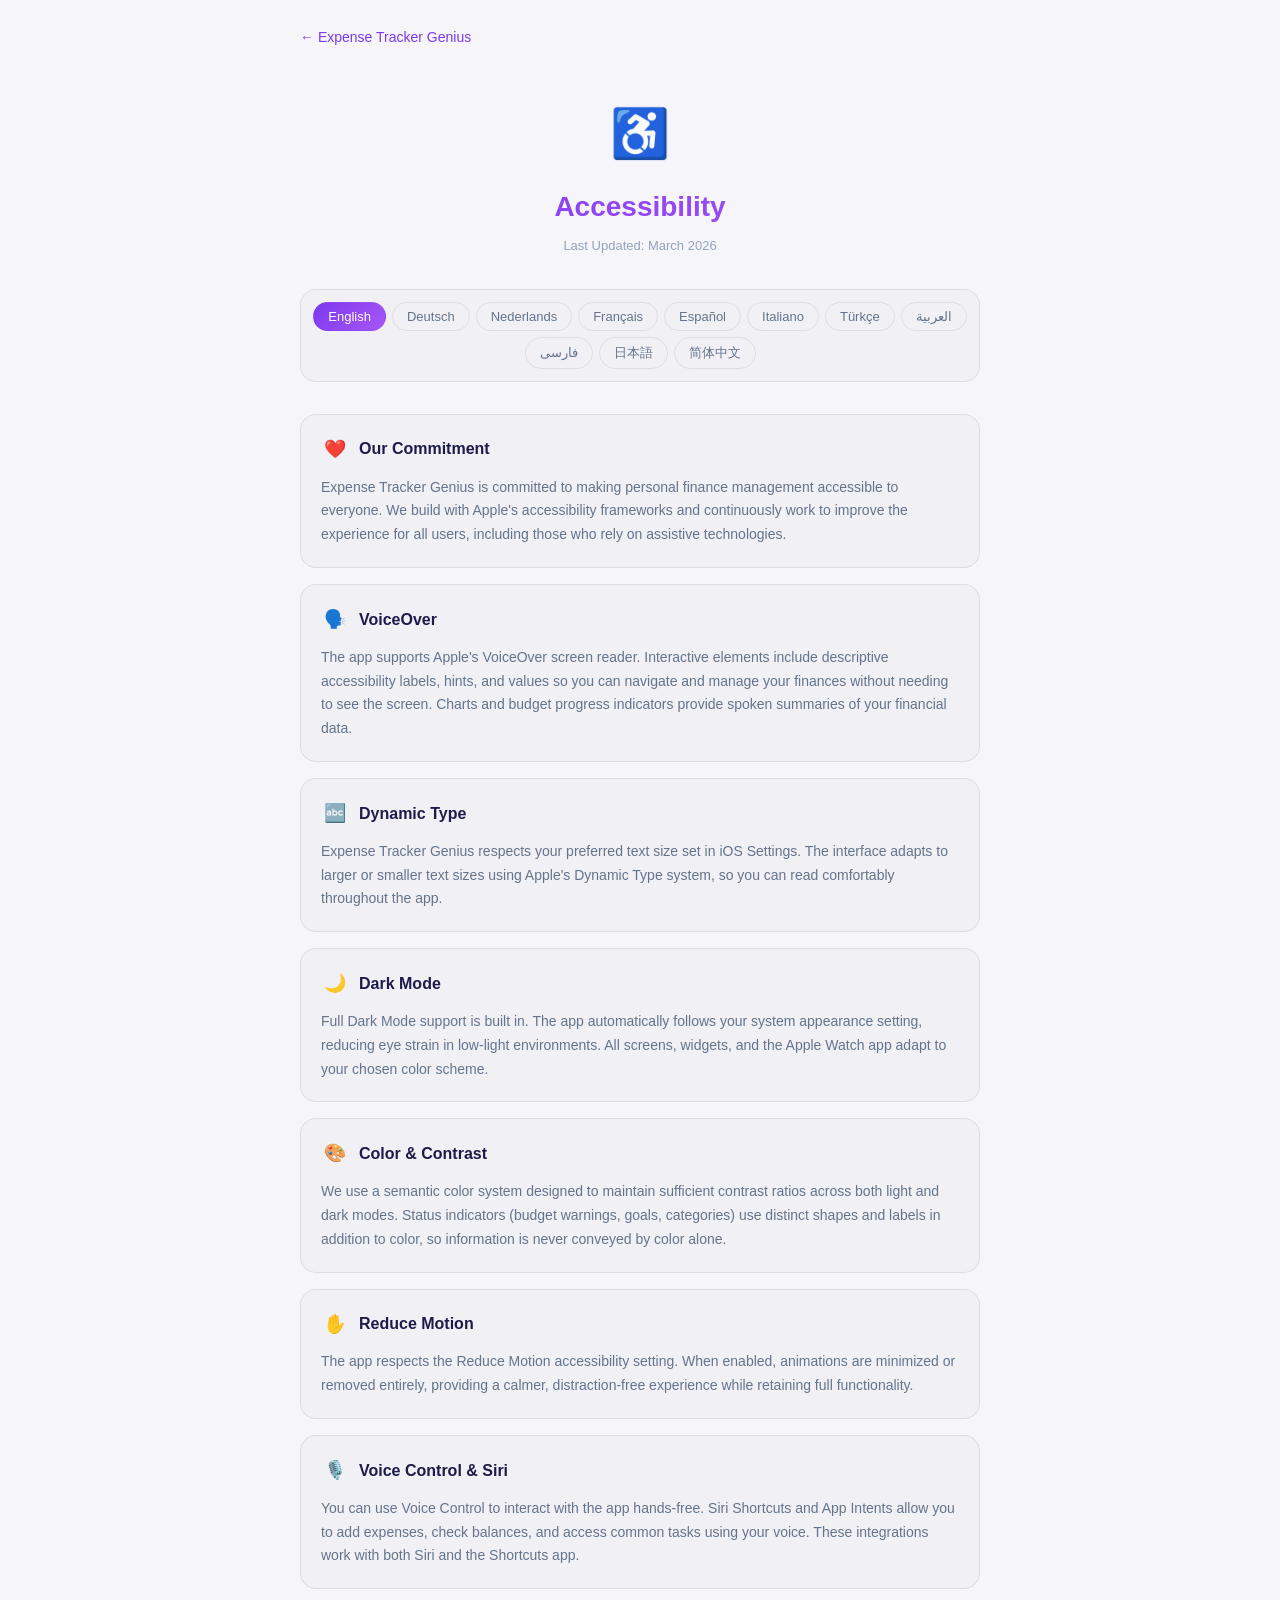
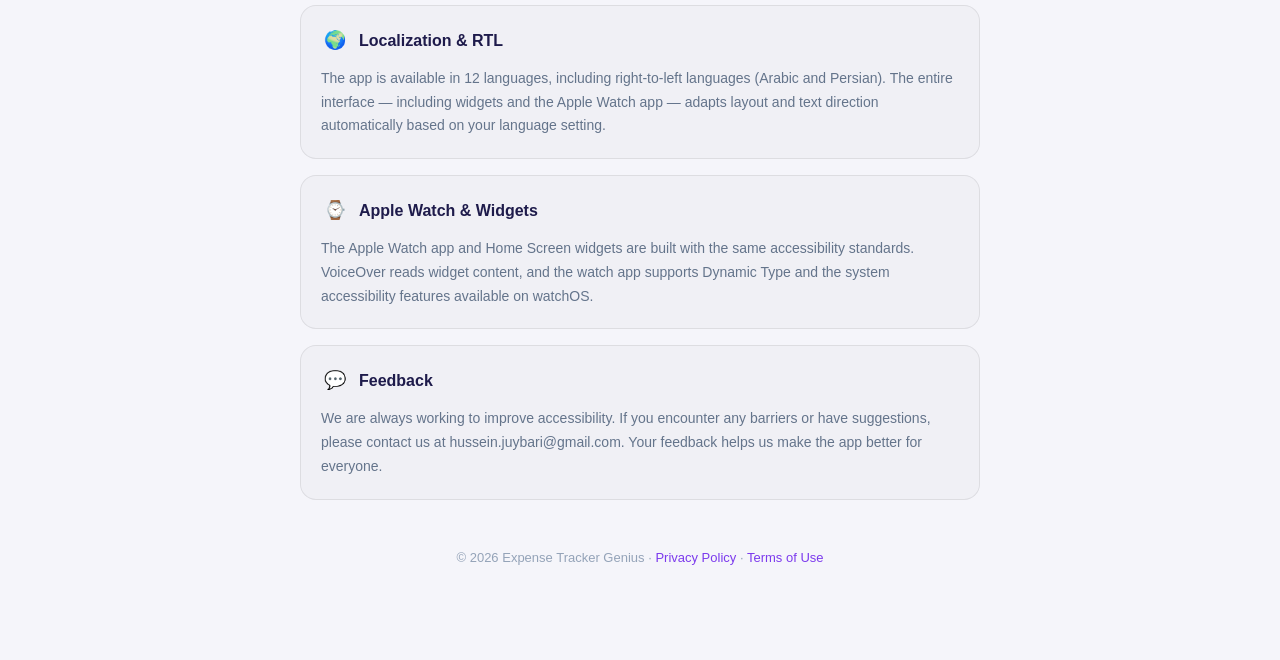
==== commit 33ff8622: "fix: unify all pages to match iOS AccColors palette Sync CSS variables across all 5 pages to match t" ====
--- a/accessibility.html
+++ b/accessibility.html
@@ -8,25 +8,25 @@
   <style>
 :root {
   --brand-primary: #7C3AED;
-  --brand-secondary: #EC4899;
-  --bg-primary: #0F0F14;
-  --bg-secondary: #1A1A24;
+  --brand-secondary: #A855F7;
+  --bg-primary: #0C0C16;
+  --bg-secondary: #1A1A2E;
   --bg-card: rgba(255,255,255,0.04);
   --border-card: rgba(255,255,255,0.08);
-  --text-primary: #F1F1F6;
-  --text-secondary: #A1A1B5;
-  --text-tertiary: #6B6B80;
+  --text-primary: #F1F5F9;
+  --text-secondary: #94A3B8;
+  --text-tertiary: #64748B;
   --radius: 16px;
 }
 @media (prefers-color-scheme: light) {
   :root {
-    --bg-primary: #F8F8FC;
+    --bg-primary: #F5F5FA;
     --bg-secondary: #FFFFFF;
     --bg-card: rgba(0,0,0,0.02);
     --border-card: rgba(0,0,0,0.08);
-    --text-primary: #1A1A2E;
-    --text-secondary: #4A4A65;
-    --text-tertiary: #8888A0;
+    --text-primary: #1E1B4B;
+    --text-secondary: #64748B;
+    --text-tertiary: #94A3B8;
   }
 }
 * { margin: 0; padding: 0; box-sizing: border-box; }
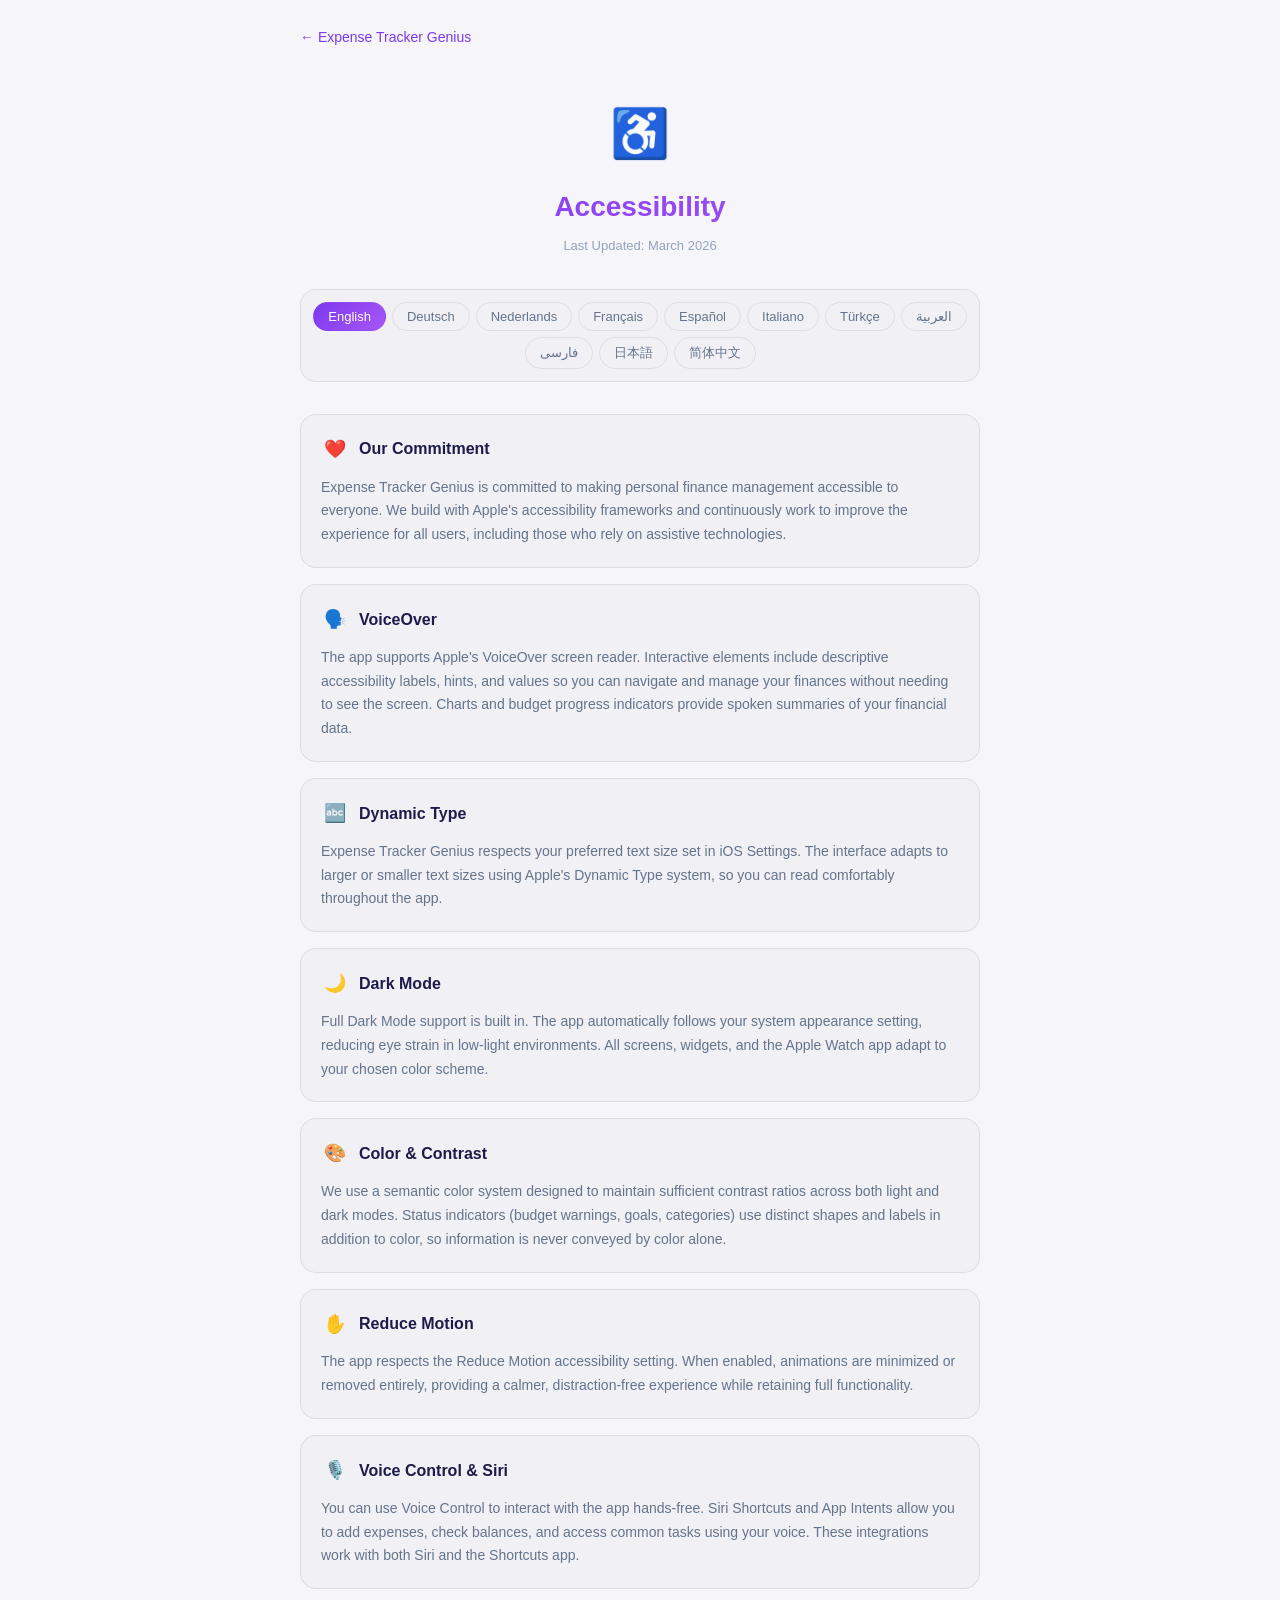
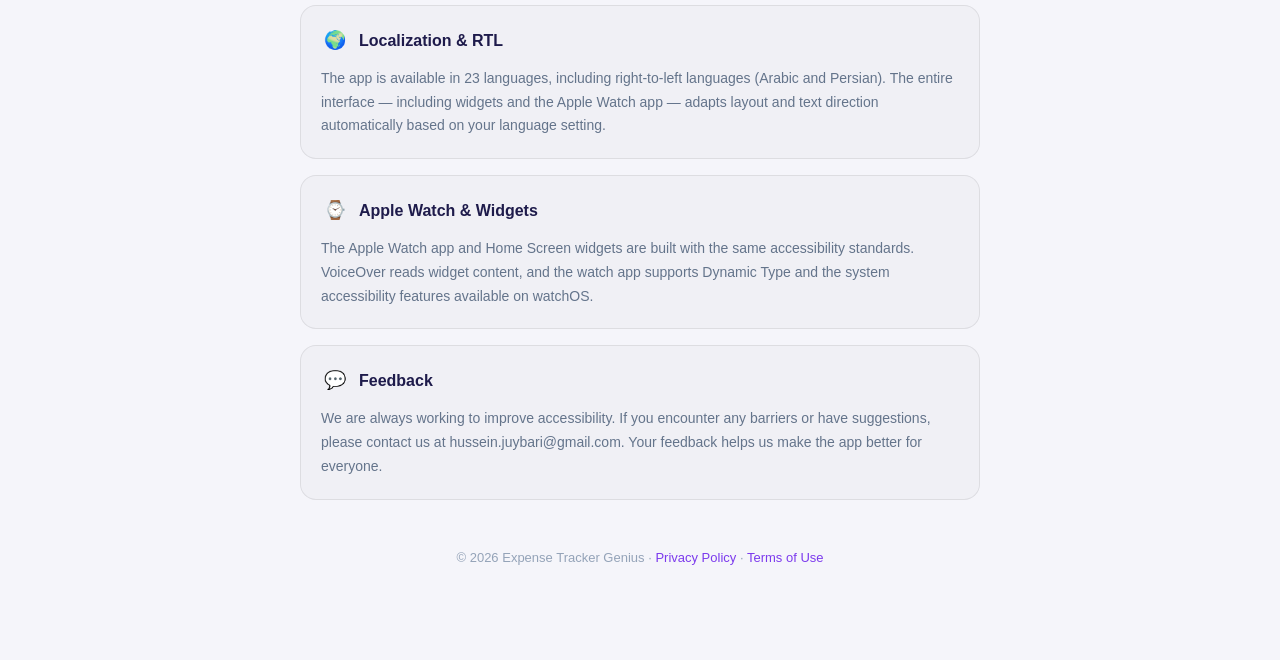
==== commit 8c8e57ed: "Update accessibility.html: 11 languages to 23 languages" ====
--- a/accessibility.html
+++ b/accessibility.html
@@ -171,7 +171,7 @@
     </div>
   </div>
   <script>
-    const translations = {"en": {"Accessibility": "Accessibility", "Last Updated": "Last Updated", "Our Commitment": "Our Commitment", "VoiceOver": "VoiceOver", "Dynamic Type": "Dynamic Type", "Dark Mode": "Dark Mode", "Color & Contrast": "Color & Contrast", "Reduce Motion": "Reduce Motion", "Voice Control & Siri": "Voice Control & Siri", "Localization & RTL": "Localization & RTL", "Apple Watch & Widgets": "Apple Watch & Widgets", "Feedback": "Feedback", "Privacy Policy": "Privacy Policy", "Terms of Use": "Terms of Use", "acc_commitment": "Expense Tracker Genius is committed to making personal finance management accessible to everyone. We build with Apple's accessibility frameworks and continuously work to improve the experience for all users, including those who rely on assistive technologies.", "acc_voiceover": "The app supports Apple's VoiceOver screen reader. Interactive elements include descriptive accessibility labels, hints, and values so you can navigate and manage your finances without needing to see the screen. Charts and budget progress indicators provide spoken summaries of your financial data.", "acc_dynamic_type": "Expense Tracker Genius respects your preferred text size set in iOS Settings. The interface adapts to larger or smaller text sizes using Apple's Dynamic Type system, so you can read comfortably throughout the app.", "acc_dark_mode": "Full Dark Mode support is built in. The app automatically follows your system appearance setting, reducing eye strain in low-light environments. All screens, widgets, and the Apple Watch app adapt to your chosen color scheme.", "acc_color_contrast": "We use a semantic color system designed to maintain sufficient contrast ratios across both light and dark modes. Status indicators (budget warnings, goals, categories) use distinct shapes and labels in addition to color, so information is never conveyed by color alone.", "acc_reduce_motion": "The app respects the Reduce Motion accessibility setting. When enabled, animations are minimized or removed entirely, providing a calmer, distraction-free experience while retaining full functionality.", "acc_voice_control": "You can use Voice Control to interact with the app hands-free. Siri Shortcuts and App Intents allow you to add expenses, check balances, and access common tasks using your voice. These integrations work with both Siri and the Shortcuts app.", "acc_localization": "The app is available in 12 languages, including right-to-left languages (Arabic and Persian). The entire interface — including widgets and the Apple Watch app — adapts layout and text direction automatically based on your language setting.", "acc_watch_widgets": "The Apple Watch app and Home Screen widgets are built with the same accessibility standards. VoiceOver reads widget content, and the watch app supports Dynamic Type and the system accessibility features available on watchOS.", "acc_feedback": "We are always working to improve accessibility. If you encounter any barriers or have suggestions, please contact us at hussein.juybari@gmail.com. Your feedback helps us make the app better for everyone."}, "de": {"Accessibility": "Barrierefreiheit", "Last Updated": "Zuletzt aktualisiert", "Our Commitment": "Unser Engagement", "VoiceOver": "VoiceOver", "Dynamic Type": "Dynamische Schrift", "Dark Mode": "Dunkelmodus", "Color & Contrast": "Farbe & Kontrast", "Reduce Motion": "Bewegung reduzieren", "Voice Control & Siri": "Sprachsteuerung & Siri", "Localization & RTL": "Lokalisierung & RTL", "Apple Watch & Widgets": "Apple Watch & Widgets", "Feedback": "Feedback", "Privacy Policy": "Datenschutz", "Terms of Use": "Nutzungsbedingungen", "acc_commitment": "Expense Tracker Genius setzt sich dafür ein, die persönliche Finanzverwaltung für alle zugänglich zu machen. Wir entwickeln mit Apples Barrierefreiheits-Frameworks und arbeiten kontinuierlich daran, das Erlebnis für alle Nutzer zu verbessern, einschließlich derjenigen, die auf unterstützende Technologien angewiesen sind.", "acc_voiceover": "Die App unterstützt Apples VoiceOver-Bildschirmleser. Interaktive Elemente enthalten beschreibende Bezeichnungen, Hinweise und Werte, sodass Sie Ihre Finanzen verwalten können, ohne auf den Bildschirm schauen zu müssen. Diagramme und Budgetanzeigen bieten gesprochene Zusammenfassungen Ihrer Finanzdaten.", "acc_dynamic_type": "Expense Tracker Genius respektiert Ihre bevorzugte Textgröße in den iOS-Einstellungen. Die Oberfläche passt sich mithilfe von Apples Dynamic Type an größere oder kleinere Schriftgrößen an.", "acc_dark_mode": "Volle Unterstützung des Dunkelmodus ist integriert. Die App folgt automatisch Ihrer Systemdarstellung und reduziert die Augenbelastung bei schwachem Licht. Alle Bildschirme, Widgets und die Apple Watch App passen sich an.", "acc_color_contrast": "Wir verwenden ein semantisches Farbsystem mit ausreichenden Kontrastwerten in beiden Modi. Statusindikatoren verwenden neben Farbe auch Formen und Beschriftungen, sodass Informationen nie allein durch Farbe vermittelt werden.", "acc_reduce_motion": "Die App respektiert die Einstellung 'Bewegung reduzieren'. Wenn aktiviert, werden Animationen minimiert oder vollständig entfernt, um ein ruhigeres Erlebnis zu bieten.", "acc_voice_control": "Sie können die Sprachsteuerung verwenden, um die App freihändig zu bedienen. Siri-Kurzbefehle und App Intents ermöglichen es Ihnen, Ausgaben hinzuzufügen, Kontostände abzufragen und häufige Aufgaben per Sprache zu erledigen.", "acc_localization": "Die App ist in 12 Sprachen verfügbar, einschließlich Rechts-nach-Links-Sprachen (Arabisch und Persisch). Die gesamte Oberfläche passt Layout und Textrichtung automatisch an Ihre Spracheinstellung an.", "acc_watch_widgets": "Die Apple Watch App und die Widgets werden mit denselben Standards für Barrierefreiheit erstellt. VoiceOver liest Widget-Inhalte vor und die Watch-App unterstützt dynamische Schriftgrößen.", "acc_feedback": "Wir arbeiten ständig daran, die Barrierefreiheit zu verbessern. Wenn Sie auf Hindernisse stoßen oder Vorschläge haben, kontaktieren Sie uns bitte unter hussein.juybari@gmail.com."}, "nl": {"Accessibility": "Toegankelijkheid", "Last Updated": "Laatst bijgewerkt", "Our Commitment": "Onze Toewijding", "VoiceOver": "VoiceOver", "Dynamic Type": "Dynamisch Lettertype", "Dark Mode": "Donkere Modus", "Color & Contrast": "Kleur & Contrast", "Reduce Motion": "Verminder Beweging", "Voice Control & Siri": "Stembediening & Siri", "Localization & RTL": "Lokalisatie & RTL", "Apple Watch & Widgets": "Apple Watch & Widgets", "Feedback": "Feedback", "Privacy Policy": "Privacybeleid", "Terms of Use": "Gebruiksvoorwaarden", "acc_commitment": "Expense Tracker Genius zet zich in om persoonlijk financieel beheer voor iedereen toegankelijk te maken. We bouwen met Apple's toegankelijkheidsframeworks en werken voortdurend aan het verbeteren van de ervaring voor alle gebruikers, inclusief degenen die afhankelijk zijn van ondersteunende technologieën.", "acc_voiceover": "De app ondersteunt Apple's VoiceOver-schermlezer. Interactieve elementen bevatten beschrijvende labels, hints en waarden, zodat u uw financiën kunt beheren zonder naar het scherm te kijken. Grafieken en budgetindicatoren bieden gesproken samenvattingen.", "acc_dynamic_type": "Expense Tracker Genius respecteert uw gewenste tekstgrootte in iOS-instellingen. De interface past zich aan grotere of kleinere tekstgroottes aan met Apple's Dynamic Type-systeem.", "acc_dark_mode": "Volledige ondersteuning voor Donkere Modus is ingebouwd. De app volgt automatisch uw systeemweergave. Alle schermen, widgets en de Apple Watch-app passen zich aan.", "acc_color_contrast": "We gebruiken een semantisch kleursysteem met voldoende contrastverhoudingen. Statusindicatoren gebruiken naast kleur ook vormen en labels, zodat informatie nooit alleen door kleur wordt overgebracht.", "acc_reduce_motion": "De app respecteert de instelling Verminder Beweging. Wanneer ingeschakeld, worden animaties geminimaliseerd of volledig verwijderd.", "acc_voice_control": "U kunt Stembediening gebruiken om de app handsfree te bedienen. Siri-snelkoppelingen en App Intents stellen u in staat om uitgaven toe te voegen en saldi te controleren met uw stem.", "acc_localization": "De app is beschikbaar in 12 talen, inclusief rechts-naar-links talen (Arabisch en Perzisch). De volledige interface past lay-out en tekstrichting automatisch aan.", "acc_watch_widgets": "De Apple Watch-app en widgets zijn gebouwd met dezelfde toegankelijkheidsstandaarden. VoiceOver leest widget-inhoud voor en de Watch-app ondersteunt Dynamic Type.", "acc_feedback": "We werken altijd aan het verbeteren van de toegankelijkheid. Als u obstakels tegenkomt of suggesties heeft, neem dan contact met ons op via hussein.juybari@gmail.com."}, "fr": {"Accessibility": "Accessibilité", "Last Updated": "Dernière mise à jour", "Our Commitment": "Notre Engagement", "VoiceOver": "VoiceOver", "Dynamic Type": "Type Dynamique", "Dark Mode": "Mode Sombre", "Color & Contrast": "Couleur & Contraste", "Reduce Motion": "Réduire les Animations", "Voice Control & Siri": "Contrôle Vocal & Siri", "Localization & RTL": "Localisation & RTL", "Apple Watch & Widgets": "Apple Watch & Widgets", "Feedback": "Commentaires", "Privacy Policy": "Politique de Confidentialité", "Terms of Use": "Conditions d'Utilisation", "acc_commitment": "Expense Tracker Genius s'engage à rendre la gestion des finances personnelles accessible à tous. Nous développons avec les frameworks d'accessibilité d'Apple et travaillons continuellement pour améliorer l'expérience de tous les utilisateurs, y compris ceux qui dépendent des technologies d'assistance.", "acc_voiceover": "L'application prend en charge le lecteur d'écran VoiceOver d'Apple. Les éléments interactifs incluent des descriptions, des indices et des valeurs pour que vous puissiez gérer vos finances sans regarder l'écran. Les graphiques et les indicateurs de budget fournissent des résumés vocaux.", "acc_dynamic_type": "Expense Tracker Genius respecte votre taille de texte préférée dans les Réglages iOS. L'interface s'adapte aux tailles de texte plus grandes ou plus petites grâce au système Dynamic Type d'Apple.", "acc_dark_mode": "Le Mode Sombre complet est intégré. L'application suit automatiquement l'apparence de votre système. Tous les écrans, widgets et l'application Apple Watch s'adaptent.", "acc_color_contrast": "Nous utilisons un système de couleurs sémantique avec des ratios de contraste suffisants. Les indicateurs d'état utilisent des formes et des étiquettes en plus de la couleur, afin que l'information ne soit jamais transmise uniquement par la couleur.", "acc_reduce_motion": "L'application respecte le réglage Réduire les animations. Lorsqu'il est activé, les animations sont minimisées ou supprimées entièrement.", "acc_voice_control": "Vous pouvez utiliser le Contrôle Vocal pour interagir avec l'application en mains libres. Les Raccourcis Siri et les App Intents vous permettent d'ajouter des dépenses et de vérifier vos soldes par la voix.", "acc_localization": "L'application est disponible en 12 langues, y compris les langues de droite à gauche (arabe et persan). Toute l'interface adapte automatiquement la mise en page et la direction du texte.", "acc_watch_widgets": "L'application Apple Watch et les widgets sont construits avec les mêmes standards d'accessibilité. VoiceOver lit le contenu des widgets et l'application Watch prend en charge Dynamic Type.", "acc_feedback": "Nous travaillons toujours à améliorer l'accessibilité. Si vous rencontrez des obstacles ou avez des suggestions, contactez-nous à hussein.juybari@gmail.com."}, "es": {"Accessibility": "Accesibilidad", "Last Updated": "Última actualización", "Our Commitment": "Nuestro Compromiso", "VoiceOver": "VoiceOver", "Dynamic Type": "Tipo Dinámico", "Dark Mode": "Modo Oscuro", "Color & Contrast": "Color y Contraste", "Reduce Motion": "Reducir Movimiento", "Voice Control & Siri": "Control por Voz y Siri", "Localization & RTL": "Localización y RTL", "Apple Watch & Widgets": "Apple Watch y Widgets", "Feedback": "Comentarios", "Privacy Policy": "Política de Privacidad", "Terms of Use": "Términos de Uso", "acc_commitment": "Expense Tracker Genius se compromete a hacer que la gestión de finanzas personales sea accesible para todos. Desarrollamos con los frameworks de accesibilidad de Apple y trabajamos continuamente para mejorar la experiencia de todos los usuarios, incluidos aquellos que dependen de tecnologías de asistencia.", "acc_voiceover": "La app es compatible con el lector de pantalla VoiceOver de Apple. Los elementos interactivos incluyen etiquetas descriptivas, sugerencias y valores para que puedas gestionar tus finanzas sin mirar la pantalla. Los gráficos e indicadores de presupuesto proporcionan resúmenes hablados.", "acc_dynamic_type": "Expense Tracker Genius respeta tu tamaño de texto preferido en los Ajustes de iOS. La interfaz se adapta a tamaños de texto más grandes o más pequeños mediante el sistema Dynamic Type de Apple.", "acc_dark_mode": "El Modo Oscuro completo está integrado. La app sigue automáticamente la apariencia del sistema. Todas las pantallas, widgets y la app de Apple Watch se adaptan.", "acc_color_contrast": "Utilizamos un sistema de colores semántico con ratios de contraste suficientes. Los indicadores de estado utilizan formas y etiquetas además del color, para que la información nunca se transmita solo por color.", "acc_reduce_motion": "La app respeta el ajuste Reducir Movimiento. Cuando está activado, las animaciones se minimizan o eliminan por completo.", "acc_voice_control": "Puedes usar el Control por Voz para interactuar con la app sin usar las manos. Los Atajos de Siri y App Intents te permiten añadir gastos y consultar saldos con tu voz.", "acc_localization": "La app está disponible en 12 idiomas, incluyendo idiomas de derecha a izquierda (árabe y persa). Toda la interfaz adapta automáticamente el diseño y la dirección del texto.", "acc_watch_widgets": "La app de Apple Watch y los widgets están construidos con los mismos estándares de accesibilidad. VoiceOver lee el contenido de los widgets y la app del reloj es compatible con Dynamic Type.", "acc_feedback": "Siempre estamos trabajando para mejorar la accesibilidad. Si encuentras algún obstáculo o tienes sugerencias, contáctanos en hussein.juybari@gmail.com."}, "it": {"Accessibility": "Accessibilità", "Last Updated": "Ultimo aggiornamento", "Our Commitment": "Il Nostro Impegno", "VoiceOver": "VoiceOver", "Dynamic Type": "Tipo Dinamico", "Dark Mode": "Modalità Scura", "Color & Contrast": "Colore e Contrasto", "Reduce Motion": "Riduci Movimento", "Voice Control & Siri": "Controllo Vocale e Siri", "Localization & RTL": "Localizzazione e RTL", "Apple Watch & Widgets": "Apple Watch e Widget", "Feedback": "Feedback", "Privacy Policy": "Privacy", "Terms of Use": "Termini di Utilizzo", "acc_commitment": "Expense Tracker Genius si impegna a rendere la gestione delle finanze personali accessibile a tutti. Sviluppiamo con i framework di accessibilità di Apple e lavoriamo continuamente per migliorare l'esperienza per tutti gli utenti, compresi coloro che si affidano alle tecnologie assistive.", "acc_voiceover": "L'app supporta il lettore di schermo VoiceOver di Apple. Gli elementi interattivi includono etichette descrittive, suggerimenti e valori per gestire le finanze senza guardare lo schermo. Grafici e indicatori di budget forniscono riepiloghi vocali.", "acc_dynamic_type": "Expense Tracker Genius rispetta la dimensione del testo preferita nelle Impostazioni iOS. L'interfaccia si adatta a dimensioni di testo maggiori o minori tramite il sistema Dynamic Type di Apple.", "acc_dark_mode": "Il supporto completo alla Modalità Scura è integrato. L'app segue automaticamente l'aspetto del sistema. Tutti gli schermi, i widget e l'app Apple Watch si adattano.", "acc_color_contrast": "Utilizziamo un sistema di colori semantico con rapporti di contrasto sufficienti. Gli indicatori di stato utilizzano forme ed etichette oltre al colore, in modo che le informazioni non vengano mai trasmesse solo tramite il colore.", "acc_reduce_motion": "L'app rispetta l'impostazione Riduci Movimento. Quando attivata, le animazioni vengono ridotte o rimosse completamente.", "acc_voice_control": "Puoi usare il Controllo Vocale per interagire con l'app a mani libere. I Comandi Rapidi di Siri e gli App Intents ti permettono di aggiungere spese e controllare i saldi con la voce.", "acc_localization": "L'app è disponibile in 12 lingue, incluse le lingue da destra a sinistra (arabo e persiano). L'intera interfaccia adatta automaticamente il layout e la direzione del testo.", "acc_watch_widgets": "L'app Apple Watch e i widget sono costruiti con gli stessi standard di accessibilità. VoiceOver legge i contenuti dei widget e l'app Watch supporta Dynamic Type.", "acc_feedback": "Lavoriamo sempre per migliorare l'accessibilità. Se incontri ostacoli o hai suggerimenti, contattaci a hussein.juybari@gmail.com."}, "tr": {"Accessibility": "Erişilebilirlik", "Last Updated": "Son güncelleme", "Our Commitment": "Taahhüdümüz", "VoiceOver": "VoiceOver", "Dynamic Type": "Dinamik Yazı Tipi", "Dark Mode": "Karanlık Mod", "Color & Contrast": "Renk ve Kontrast", "Reduce Motion": "Hareketi Azalt", "Voice Control & Siri": "Ses Kontrolü ve Siri", "Localization & RTL": "Yerelleştirme ve RTL", "Apple Watch & Widgets": "Apple Watch ve Widget'lar", "Feedback": "Geri Bildirim", "Privacy Policy": "Gizlilik Politikası", "Terms of Use": "Kullanım Koşulları", "acc_commitment": "Expense Tracker Genius, kişisel finans yönetimini herkes için erişilebilir kılmaya kararlıdır. Apple'ın erişilebilirlik çerçeveleriyle geliştiriyoruz ve yardımcı teknolojilere güvenenler dahil tüm kullanıcılar için deneyimi sürekli iyileştiriyoruz.", "acc_voiceover": "Uygulama Apple'ın VoiceOver ekran okuyucusunu destekler. Etkileşimli öğeler, ekrana bakmadan finanslarınızı yönetebilmeniz için açıklayıcı etiketler, ipuçları ve değerler içerir. Grafikler ve bütçe göstergeleri sesli özetler sunar.", "acc_dynamic_type": "Expense Tracker Genius, iOS Ayarlarında belirlediğiniz tercih edilen metin boyutuna uyar. Arayüz, Apple'ın Dinamik Yazı Tipi sistemiyle daha büyük veya küçük metin boyutlarına uyum sağlar.", "acc_dark_mode": "Tam Karanlık Mod desteği yerleşiktir. Uygulama otomatik olarak sistem görünümünüzü takip eder. Tüm ekranlar, widget'lar ve Apple Watch uygulaması uyum sağlar.", "acc_color_contrast": "Her iki modda da yeterli kontrast oranlarını korumak için tasarlanmış anlamsal bir renk sistemi kullanıyoruz. Durum göstergeleri, rengin yanı sıra şekiller ve etiketler kullanır.", "acc_reduce_motion": "Uygulama Hareketi Azalt erişilebilirlik ayarına uyar. Etkinleştirildiğinde animasyonlar en aza indirilir veya tamamen kaldırılır.", "acc_voice_control": "Uygulamayı eller serbest kullanmak için Ses Kontrolü'nü kullanabilirsiniz. Siri Kısayolları ve App Intents, sesinizle harcama eklemenize ve bakiye kontrol etmenize olanak tanır.", "acc_localization": "Uygulama, sağdan sola yazılan diller (Arapça ve Farsça) dahil 12 dilde mevcuttur. Tüm arayüz, düzeni ve metin yönünü dil ayarınıza göre otomatik olarak uyarlar.", "acc_watch_widgets": "Apple Watch uygulaması ve widget'lar aynı erişilebilirlik standartlarıyla oluşturulmuştur. VoiceOver widget içeriğini okur ve Watch uygulaması Dinamik Yazı Tipini destekler.", "acc_feedback": "Erişilebilirliği iyileştirmek için sürekli çalışıyoruz. Engellerle karşılaşırsanız veya önerileriniz varsa lütfen hussein.juybari@gmail.com adresinden bize ulaşın."}, "ar": {"Accessibility": "إمكانية الوصول", "Last Updated": "آخر تحديث", "Our Commitment": "التزامنا", "VoiceOver": "VoiceOver", "Dynamic Type": "الحجم الديناميكي", "Dark Mode": "الوضع الداكن", "Color & Contrast": "اللون والتباين", "Reduce Motion": "تقليل الحركة", "Voice Control & Siri": "التحكم الصوتي وSiri", "Localization & RTL": "التوطين والكتابة من اليمين لليسار", "Apple Watch & Widgets": "Apple Watch والأدوات", "Feedback": "الملاحظات", "Privacy Policy": "سياسة الخصوصية", "Terms of Use": "شروط الاستخدام", "acc_commitment": "يلتزم Expense Tracker Genius بجعل إدارة التمويل الشخصي متاحة للجميع. نقوم بالتطوير باستخدام أُطر إمكانية الوصول من Apple ونعمل باستمرار على تحسين التجربة لجميع المستخدمين، بما في ذلك أولئك الذين يعتمدون على التقنيات المساعدة.", "acc_voiceover": "يدعم التطبيق قارئ الشاشة VoiceOver من Apple. تتضمن العناصر التفاعلية تسميات وصفية وتلميحات وقيم حتى تتمكن من إدارة أموالك دون الحاجة للنظر إلى الشاشة. توفر الرسوم البيانية ومؤشرات الميزانية ملخصات منطوقة.", "acc_dynamic_type": "يحترم Expense Tracker Genius حجم النص المفضل لديك في إعدادات iOS. تتكيف الواجهة مع أحجام النص الأكبر أو الأصغر باستخدام نظام Dynamic Type من Apple.", "acc_dark_mode": "دعم الوضع الداكن الكامل مدمج. يتبع التطبيق تلقائيًا إعداد مظهر النظام. تتكيف جميع الشاشات والأدوات وتطبيق Apple Watch.", "acc_color_contrast": "نستخدم نظام ألوان دلالي مصمم للحفاظ على نسب تباين كافية. تستخدم مؤشرات الحالة أشكالًا وتسميات بالإضافة إلى اللون، بحيث لا يتم نقل المعلومات عن طريق اللون وحده.", "acc_reduce_motion": "يحترم التطبيق إعداد تقليل الحركة. عند تفعيله، يتم تقليل الرسوم المتحركة أو إزالتها بالكامل.", "acc_voice_control": "يمكنك استخدام التحكم الصوتي للتفاعل مع التطبيق بدون استخدام اليدين. تتيح لك اختصارات Siri وApp Intents إضافة المصروفات والتحقق من الأرصدة باستخدام صوتك.", "acc_localization": "التطبيق متوفر بـ 12 لغة، بما في ذلك اللغات التي تُكتب من اليمين إلى اليسار (العربية والفارسية). تتكيف الواجهة بالكامل مع اتجاه النص والتخطيط تلقائيًا.", "acc_watch_widgets": "تم بناء تطبيق Apple Watch والأدوات بنفس معايير إمكانية الوصول. يقرأ VoiceOver محتوى الأدوات ويدعم تطبيق الساعة الحجم الديناميكي.", "acc_feedback": "نعمل دائمًا على تحسين إمكانية الوصول. إذا واجهت أي عوائق أو لديك اقتراحات، يرجى التواصل معنا على hussein.juybari@gmail.com."}, "fa": {"Accessibility": "دسترس‌پذیری", "Last Updated": "آخرین به‌روزرسانی", "Our Commitment": "تعهد ما", "VoiceOver": "VoiceOver", "Dynamic Type": "اندازه پویا", "Dark Mode": "حالت تاریک", "Color & Contrast": "رنگ و کنتراست", "Reduce Motion": "کاهش حرکت", "Voice Control & Siri": "کنترل صوتی و Siri", "Localization & RTL": "بومی‌سازی و راست‌چین", "Apple Watch & Widgets": "Apple Watch و ویجت‌ها", "Feedback": "بازخورد", "Privacy Policy": "سیاست حفظ حریم خصوصی", "Terms of Use": "شرایط استفاده", "acc_commitment": "Expense Tracker Genius متعهد است که مدیریت مالی شخصی را برای همه قابل دسترس کند. ما با چارچوب‌های دسترس‌پذیری اپل توسعه می‌دهیم و به طور مداوم برای بهبود تجربه همه کاربران، از جمله کسانی که به فناوری‌های کمکی وابسته هستند، تلاش می‌کنیم.", "acc_voiceover": "برنامه از صفحه‌خوان VoiceOver اپل پشتیبانی می‌کند. عناصر تعاملی شامل برچسب‌های توصیفی، راهنمایی‌ها و مقادیر هستند تا بتوانید بدون نگاه کردن به صفحه، امور مالی خود را مدیریت کنید. نمودارها و نشانگرهای بودجه خلاصه‌های گفتاری ارائه می‌دهند.", "acc_dynamic_type": "Expense Tracker Genius اندازه متن مورد نظر شما را در تنظیمات iOS رعایت می‌کند. رابط کاربری با اندازه‌های متن بزرگ‌تر یا کوچک‌تر با استفاده از سیستم Dynamic Type اپل سازگار می‌شود.", "acc_dark_mode": "پشتیبانی کامل از حالت تاریک داخلی است. برنامه به طور خودکار تنظیمات ظاهر سیستم را دنبال می‌کند. تمام صفحات، ویجت‌ها و برنامه Apple Watch سازگار می‌شوند.", "acc_color_contrast": "ما از سیستم رنگ معنایی با نسبت‌های کنتراست کافی استفاده می‌کنیم. نشانگرهای وضعیت علاوه بر رنگ از اشکال و برچسب‌ها استفاده می‌کنند تا اطلاعات هرگز فقط از طریق رنگ منتقل نشود.", "acc_reduce_motion": "برنامه تنظیم کاهش حرکت را رعایت می‌کند. هنگام فعال بودن، انیمیشن‌ها به حداقل رسیده یا به طور کامل حذف می‌شوند.", "acc_voice_control": "می‌توانید از کنترل صوتی برای تعامل بدون دست با برنامه استفاده کنید. میانبرهای Siri و App Intents به شما امکان می‌دهند هزینه‌ها را اضافه کنید و موجودی را با صدای خود بررسی کنید.", "acc_localization": "برنامه به ۱۲ زبان در دسترس است، از جمله زبان‌های راست‌به‌چپ (عربی و فارسی). کل رابط کاربری چیدمان و جهت متن را به طور خودکار بر اساس تنظیمات زبان شما تنظیم می‌کند.", "acc_watch_widgets": "برنامه Apple Watch و ویجت‌ها با همان استانداردهای دسترس‌پذیری ساخته شده‌اند. VoiceOver محتوای ویجت‌ها را می‌خواند و برنامه ساعت از اندازه پویا پشتیبانی می‌کند.", "acc_feedback": "ما همیشه برای بهبود دسترس‌پذیری تلاش می‌کنیم. اگر با موانعی مواجه شدید یا پیشنهادی دارید، لطفاً از طریق hussein.juybari@gmail.com با ما تماس بگیرید."}, "ja": {"Accessibility": "アクセシビリティ", "Last Updated": "最終更新", "Our Commitment": "私たちの取り組み", "VoiceOver": "VoiceOver", "Dynamic Type": "ダイナミックタイプ", "Dark Mode": "ダークモード", "Color & Contrast": "カラーとコントラスト", "Reduce Motion": "視差効果を減らす", "Voice Control & Siri": "音声コントロールとSiri", "Localization & RTL": "多言語対応とRTL", "Apple Watch & Widgets": "Apple WatchとWidget", "Feedback": "フィードバック", "Privacy Policy": "プライバシーポリシー", "Terms of Use": "利用規約", "acc_commitment": "Expense Tracker Geniusは、個人の財務管理をすべての人が利用できるようにすることに取り組んでいます。Appleのアクセシビリティフレームワークを使用して開発し、支援技術に依存するユーザーを含むすべてのユーザーの体験を継続的に改善しています。", "acc_voiceover": "アプリはAppleのVoiceOverスクリーンリーダーに対応しています。インタラクティブな要素には説明的なラベル、ヒント、値が含まれており、画面を見ずに財務を管理できます。グラフや予算インジケーターは音声による要約を提供します。", "acc_dynamic_type": "Expense Tracker GeniusはiOS設定で設定したお好みのテキストサイズに対応します。Appleのダイナミックタイプシステムにより、インターフェースが大きいまたは小さいテキストサイズに適応します。", "acc_dark_mode": "ダークモードの完全サポートが組み込まれています。アプリは自動的にシステムの外観設定に従います。すべての画面、ウィジェット、Apple Watchアプリが適応します。", "acc_color_contrast": "ライトモードとダークモードの両方で十分なコントラスト比を維持するように設計されたセマンティックカラーシステムを使用しています。ステータスインジケーターは色に加えて形やラベルを使用し、情報が色だけで伝えられることはありません。", "acc_reduce_motion": "アプリは「視差効果を減らす」アクセシビリティ設定に対応します。有効にすると、アニメーションが最小限に抑えられるか完全に削除されます。", "acc_voice_control": "音声コントロールを使用してハンズフリーでアプリを操作できます。Siriショートカットとアプリインテントにより、音声で支出の追加や残高確認が可能です。", "acc_localization": "アプリは右から左に書く言語（アラビア語、ペルシャ語）を含む12の言語に対応しています。インターフェース全体が言語設定に基づいてレイアウトとテキストの方向を自動的に調整します。", "acc_watch_widgets": "Apple WatchアプリとWidgetは同じアクセシビリティ基準で構築されています。VoiceOverがWidgetのコンテンツを読み上げ、Watchアプリはダイナミックタイプに対応しています。", "acc_feedback": "アクセシビリティの改善に常に取り組んでいます。障害に遭遇したりご提案がありましたら、hussein.juybari@gmail.comまでご連絡ください。"}, "zh-Hans": {"Accessibility": "无障碍", "Last Updated": "最后更新", "Our Commitment": "我们的承诺", "VoiceOver": "旁白", "Dynamic Type": "动态字体", "Dark Mode": "深色模式", "Color & Contrast": "颜色与对比度", "Reduce Motion": "减弱动态效果", "Voice Control & Siri": "语音控制与Siri", "Localization & RTL": "本地化与从右到左", "Apple Watch & Widgets": "Apple Watch与小组件", "Feedback": "反馈", "Privacy Policy": "隐私政策", "Terms of Use": "使用条款", "acc_commitment": "Expense Tracker Genius致力于让每个人都能使用个人财务管理工具。我们使用Apple的无障碍框架进行开发，并持续改善所有用户的体验，包括依赖辅助技术的用户。", "acc_voiceover": "该应用支持Apple的旁白屏幕阅读器。交互元素包含描述性标签、提示和值，让您无需看屏幕即可管理财务。图表和预算指标提供语音摘要。", "acc_dynamic_type": "Expense Tracker Genius尊重您在iOS设置中设定的首选文字大小。界面通过Apple的动态字体系统自动适应更大或更小的文字大小。", "acc_dark_mode": "内置完整的深色模式支持。应用自动跟随您的系统外观设置。所有屏幕、小组件和Apple Watch应用都会自适应。", "acc_color_contrast": "我们使用语义化颜色系统，在浅色和深色模式下都保持足够的对比度。状态指标除了颜色外还使用不同的形状和标签，确保信息不仅通过颜色传达。", "acc_reduce_motion": "应用尊重减弱动态效果的无障碍设置。启用后，动画将被最小化或完全移除。", "acc_voice_control": "您可以使用语音控制免提操作应用。Siri快捷指令和App Intents让您可以用语音添加支出、查询余额。", "acc_localization": "该应用提供12种语言，包括从右到左书写的语言（阿拉伯语和波斯语）。整个界面根据您的语言设置自动调整布局和文字方向。", "acc_watch_widgets": "Apple Watch应用和小组件采用相同的无障碍标准构建。旁白可朗读小组件内容，Watch应用支持动态字体。", "acc_feedback": "我们一直在努力改善无障碍体验。如果您遇到任何障碍或有建议，请通过hussein.juybari@gmail.com与我们联系。"}};const langMeta = {"en": {"name": "English", "native": "English", "dir": "ltr"}, "de": {"name": "German", "native": "Deutsch", "dir": "ltr"}, "nl": {"name": "Dutch", "native": "Nederlands", "dir": "ltr"}, "fr": {"name": "French", "native": "Français", "dir": "ltr"}, "es": {"name": "Spanish", "native": "Español", "dir": "ltr"}, "it": {"name": "Italian", "native": "Italiano", "dir": "ltr"}, "tr": {"name": "Turkish", "native": "Türkçe", "dir": "ltr"}, "ar": {"name": "Arabic", "native": "العربية", "dir": "rtl"}, "fa": {"name": "Persian", "native": "فارسی", "dir": "rtl"}, "ja": {"name": "Japanese", "native": "日本語", "dir": "ltr"}, "zh-Hans": {"name": "Chinese", "native": "简体中文", "dir": "ltr"}};
+    const translations = {"en": {"Accessibility": "Accessibility", "Last Updated": "Last Updated", "Our Commitment": "Our Commitment", "VoiceOver": "VoiceOver", "Dynamic Type": "Dynamic Type", "Dark Mode": "Dark Mode", "Color & Contrast": "Color & Contrast", "Reduce Motion": "Reduce Motion", "Voice Control & Siri": "Voice Control & Siri", "Localization & RTL": "Localization & RTL", "Apple Watch & Widgets": "Apple Watch & Widgets", "Feedback": "Feedback", "Privacy Policy": "Privacy Policy", "Terms of Use": "Terms of Use", "acc_commitment": "Expense Tracker Genius is committed to making personal finance management accessible to everyone. We build with Apple's accessibility frameworks and continuously work to improve the experience for all users, including those who rely on assistive technologies.", "acc_voiceover": "The app supports Apple's VoiceOver screen reader. Interactive elements include descriptive accessibility labels, hints, and values so you can navigate and manage your finances without needing to see the screen. Charts and budget progress indicators provide spoken summaries of your financial data.", "acc_dynamic_type": "Expense Tracker Genius respects your preferred text size set in iOS Settings. The interface adapts to larger or smaller text sizes using Apple's Dynamic Type system, so you can read comfortably throughout the app.", "acc_dark_mode": "Full Dark Mode support is built in. The app automatically follows your system appearance setting, reducing eye strain in low-light environments. All screens, widgets, and the Apple Watch app adapt to your chosen color scheme.", "acc_color_contrast": "We use a semantic color system designed to maintain sufficient contrast ratios across both light and dark modes. Status indicators (budget warnings, goals, categories) use distinct shapes and labels in addition to color, so information is never conveyed by color alone.", "acc_reduce_motion": "The app respects the Reduce Motion accessibility setting. When enabled, animations are minimized or removed entirely, providing a calmer, distraction-free experience while retaining full functionality.", "acc_voice_control": "You can use Voice Control to interact with the app hands-free. Siri Shortcuts and App Intents allow you to add expenses, check balances, and access common tasks using your voice. These integrations work with both Siri and the Shortcuts app.", "acc_localization": "The app is available in 23 languages, including right-to-left languages (Arabic and Persian). The entire interface — including widgets and the Apple Watch app — adapts layout and text direction automatically based on your language setting.", "acc_watch_widgets": "The Apple Watch app and Home Screen widgets are built with the same accessibility standards. VoiceOver reads widget content, and the watch app supports Dynamic Type and the system accessibility features available on watchOS.", "acc_feedback": "We are always working to improve accessibility. If you encounter any barriers or have suggestions, please contact us at hussein.juybari@gmail.com. Your feedback helps us make the app better for everyone."}, "de": {"Accessibility": "Barrierefreiheit", "Last Updated": "Zuletzt aktualisiert", "Our Commitment": "Unser Engagement", "VoiceOver": "VoiceOver", "Dynamic Type": "Dynamische Schrift", "Dark Mode": "Dunkelmodus", "Color & Contrast": "Farbe & Kontrast", "Reduce Motion": "Bewegung reduzieren", "Voice Control & Siri": "Sprachsteuerung & Siri", "Localization & RTL": "Lokalisierung & RTL", "Apple Watch & Widgets": "Apple Watch & Widgets", "Feedback": "Feedback", "Privacy Policy": "Datenschutz", "Terms of Use": "Nutzungsbedingungen", "acc_commitment": "Expense Tracker Genius setzt sich dafür ein, die persönliche Finanzverwaltung für alle zugänglich zu machen. Wir entwickeln mit Apples Barrierefreiheits-Frameworks und arbeiten kontinuierlich daran, das Erlebnis für alle Nutzer zu verbessern, einschließlich derjenigen, die auf unterstützende Technologien angewiesen sind.", "acc_voiceover": "Die App unterstützt Apples VoiceOver-Bildschirmleser. Interaktive Elemente enthalten beschreibende Bezeichnungen, Hinweise und Werte, sodass Sie Ihre Finanzen verwalten können, ohne auf den Bildschirm schauen zu müssen. Diagramme und Budgetanzeigen bieten gesprochene Zusammenfassungen Ihrer Finanzdaten.", "acc_dynamic_type": "Expense Tracker Genius respektiert Ihre bevorzugte Textgröße in den iOS-Einstellungen. Die Oberfläche passt sich mithilfe von Apples Dynamic Type an größere oder kleinere Schriftgrößen an.", "acc_dark_mode": "Volle Unterstützung des Dunkelmodus ist integriert. Die App folgt automatisch Ihrer Systemdarstellung und reduziert die Augenbelastung bei schwachem Licht. Alle Bildschirme, Widgets und die Apple Watch App passen sich an.", "acc_color_contrast": "Wir verwenden ein semantisches Farbsystem mit ausreichenden Kontrastwerten in beiden Modi. Statusindikatoren verwenden neben Farbe auch Formen und Beschriftungen, sodass Informationen nie allein durch Farbe vermittelt werden.", "acc_reduce_motion": "Die App respektiert die Einstellung 'Bewegung reduzieren'. Wenn aktiviert, werden Animationen minimiert oder vollständig entfernt, um ein ruhigeres Erlebnis zu bieten.", "acc_voice_control": "Sie können die Sprachsteuerung verwenden, um die App freihändig zu bedienen. Siri-Kurzbefehle und App Intents ermöglichen es Ihnen, Ausgaben hinzuzufügen, Kontostände abzufragen und häufige Aufgaben per Sprache zu erledigen.", "acc_localization": "Die App ist in 23 Sprachen verfügbar, einschließlich Rechts-nach-Links-Sprachen (Arabisch und Persisch). Die gesamte Oberfläche passt Layout und Textrichtung automatisch an Ihre Spracheinstellung an.", "acc_watch_widgets": "Die Apple Watch App und die Widgets werden mit denselben Standards für Barrierefreiheit erstellt. VoiceOver liest Widget-Inhalte vor und die Watch-App unterstützt dynamische Schriftgrößen.", "acc_feedback": "Wir arbeiten ständig daran, die Barrierefreiheit zu verbessern. Wenn Sie auf Hindernisse stoßen oder Vorschläge haben, kontaktieren Sie uns bitte unter hussein.juybari@gmail.com."}, "nl": {"Accessibility": "Toegankelijkheid", "Last Updated": "Laatst bijgewerkt", "Our Commitment": "Onze Toewijding", "VoiceOver": "VoiceOver", "Dynamic Type": "Dynamisch Lettertype", "Dark Mode": "Donkere Modus", "Color & Contrast": "Kleur & Contrast", "Reduce Motion": "Verminder Beweging", "Voice Control & Siri": "Stembediening & Siri", "Localization & RTL": "Lokalisatie & RTL", "Apple Watch & Widgets": "Apple Watch & Widgets", "Feedback": "Feedback", "Privacy Policy": "Privacybeleid", "Terms of Use": "Gebruiksvoorwaarden", "acc_commitment": "Expense Tracker Genius zet zich in om persoonlijk financieel beheer voor iedereen toegankelijk te maken. We bouwen met Apple's toegankelijkheidsframeworks en werken voortdurend aan het verbeteren van de ervaring voor alle gebruikers, inclusief degenen die afhankelijk zijn van ondersteunende technologieën.", "acc_voiceover": "De app ondersteunt Apple's VoiceOver-schermlezer. Interactieve elementen bevatten beschrijvende labels, hints en waarden, zodat u uw financiën kunt beheren zonder naar het scherm te kijken. Grafieken en budgetindicatoren bieden gesproken samenvattingen.", "acc_dynamic_type": "Expense Tracker Genius respecteert uw gewenste tekstgrootte in iOS-instellingen. De interface past zich aan grotere of kleinere tekstgroottes aan met Apple's Dynamic Type-systeem.", "acc_dark_mode": "Volledige ondersteuning voor Donkere Modus is ingebouwd. De app volgt automatisch uw systeemweergave. Alle schermen, widgets en de Apple Watch-app passen zich aan.", "acc_color_contrast": "We gebruiken een semantisch kleursysteem met voldoende contrastverhoudingen. Statusindicatoren gebruiken naast kleur ook vormen en labels, zodat informatie nooit alleen door kleur wordt overgebracht.", "acc_reduce_motion": "De app respecteert de instelling Verminder Beweging. Wanneer ingeschakeld, worden animaties geminimaliseerd of volledig verwijderd.", "acc_voice_control": "U kunt Stembediening gebruiken om de app handsfree te bedienen. Siri-snelkoppelingen en App Intents stellen u in staat om uitgaven toe te voegen en saldi te controleren met uw stem.", "acc_localization": "De app is beschikbaar in 23 talen, inclusief rechts-naar-links talen (Arabisch en Perzisch). De volledige interface past lay-out en tekstrichting automatisch aan.", "acc_watch_widgets": "De Apple Watch-app en widgets zijn gebouwd met dezelfde toegankelijkheidsstandaarden. VoiceOver leest widget-inhoud voor en de Watch-app ondersteunt Dynamic Type.", "acc_feedback": "We werken altijd aan het verbeteren van de toegankelijkheid. Als u obstakels tegenkomt of suggesties heeft, neem dan contact met ons op via hussein.juybari@gmail.com."}, "fr": {"Accessibility": "Accessibilité", "Last Updated": "Dernière mise à jour", "Our Commitment": "Notre Engagement", "VoiceOver": "VoiceOver", "Dynamic Type": "Type Dynamique", "Dark Mode": "Mode Sombre", "Color & Contrast": "Couleur & Contraste", "Reduce Motion": "Réduire les Animations", "Voice Control & Siri": "Contrôle Vocal & Siri", "Localization & RTL": "Localisation & RTL", "Apple Watch & Widgets": "Apple Watch & Widgets", "Feedback": "Commentaires", "Privacy Policy": "Politique de Confidentialité", "Terms of Use": "Conditions d'Utilisation", "acc_commitment": "Expense Tracker Genius s'engage à rendre la gestion des finances personnelles accessible à tous. Nous développons avec les frameworks d'accessibilité d'Apple et travaillons continuellement pour améliorer l'expérience de tous les utilisateurs, y compris ceux qui dépendent des technologies d'assistance.", "acc_voiceover": "L'application prend en charge le lecteur d'écran VoiceOver d'Apple. Les éléments interactifs incluent des descriptions, des indices et des valeurs pour que vous puissiez gérer vos finances sans regarder l'écran. Les graphiques et les indicateurs de budget fournissent des résumés vocaux.", "acc_dynamic_type": "Expense Tracker Genius respecte votre taille de texte préférée dans les Réglages iOS. L'interface s'adapte aux tailles de texte plus grandes ou plus petites grâce au système Dynamic Type d'Apple.", "acc_dark_mode": "Le Mode Sombre complet est intégré. L'application suit automatiquement l'apparence de votre système. Tous les écrans, widgets et l'application Apple Watch s'adaptent.", "acc_color_contrast": "Nous utilisons un système de couleurs sémantique avec des ratios de contraste suffisants. Les indicateurs d'état utilisent des formes et des étiquettes en plus de la couleur, afin que l'information ne soit jamais transmise uniquement par la couleur.", "acc_reduce_motion": "L'application respecte le réglage Réduire les animations. Lorsqu'il est activé, les animations sont minimisées ou supprimées entièrement.", "acc_voice_control": "Vous pouvez utiliser le Contrôle Vocal pour interagir avec l'application en mains libres. Les Raccourcis Siri et les App Intents vous permettent d'ajouter des dépenses et de vérifier vos soldes par la voix.", "acc_localization": "L'application est disponible en 23 langues, y compris les langues de droite à gauche (arabe et persan). Toute l'interface adapte automatiquement la mise en page et la direction du texte.", "acc_watch_widgets": "L'application Apple Watch et les widgets sont construits avec les mêmes standards d'accessibilité. VoiceOver lit le contenu des widgets et l'application Watch prend en charge Dynamic Type.", "acc_feedback": "Nous travaillons toujours à améliorer l'accessibilité. Si vous rencontrez des obstacles ou avez des suggestions, contactez-nous à hussein.juybari@gmail.com."}, "es": {"Accessibility": "Accesibilidad", "Last Updated": "Última actualización", "Our Commitment": "Nuestro Compromiso", "VoiceOver": "VoiceOver", "Dynamic Type": "Tipo Dinámico", "Dark Mode": "Modo Oscuro", "Color & Contrast": "Color y Contraste", "Reduce Motion": "Reducir Movimiento", "Voice Control & Siri": "Control por Voz y Siri", "Localization & RTL": "Localización y RTL", "Apple Watch & Widgets": "Apple Watch y Widgets", "Feedback": "Comentarios", "Privacy Policy": "Política de Privacidad", "Terms of Use": "Términos de Uso", "acc_commitment": "Expense Tracker Genius se compromete a hacer que la gestión de finanzas personales sea accesible para todos. Desarrollamos con los frameworks de accesibilidad de Apple y trabajamos continuamente para mejorar la experiencia de todos los usuarios, incluidos aquellos que dependen de tecnologías de asistencia.", "acc_voiceover": "La app es compatible con el lector de pantalla VoiceOver de Apple. Los elementos interactivos incluyen etiquetas descriptivas, sugerencias y valores para que puedas gestionar tus finanzas sin mirar la pantalla. Los gráficos e indicadores de presupuesto proporcionan resúmenes hablados.", "acc_dynamic_type": "Expense Tracker Genius respeta tu tamaño de texto preferido en los Ajustes de iOS. La interfaz se adapta a tamaños de texto más grandes o más pequeños mediante el sistema Dynamic Type de Apple.", "acc_dark_mode": "El Modo Oscuro completo está integrado. La app sigue automáticamente la apariencia del sistema. Todas las pantallas, widgets y la app de Apple Watch se adaptan.", "acc_color_contrast": "Utilizamos un sistema de colores semántico con ratios de contraste suficientes. Los indicadores de estado utilizan formas y etiquetas además del color, para que la información nunca se transmita solo por color.", "acc_reduce_motion": "La app respeta el ajuste Reducir Movimiento. Cuando está activado, las animaciones se minimizan o eliminan por completo.", "acc_voice_control": "Puedes usar el Control por Voz para interactuar con la app sin usar las manos. Los Atajos de Siri y App Intents te permiten añadir gastos y consultar saldos con tu voz.", "acc_localization": "La app está disponible en 23 idiomas, incluyendo idiomas de derecha a izquierda (árabe y persa). Toda la interfaz adapta automáticamente el diseño y la dirección del texto.", "acc_watch_widgets": "La app de Apple Watch y los widgets están construidos con los mismos estándares de accesibilidad. VoiceOver lee el contenido de los widgets y la app del reloj es compatible con Dynamic Type.", "acc_feedback": "Siempre estamos trabajando para mejorar la accesibilidad. Si encuentras algún obstáculo o tienes sugerencias, contáctanos en hussein.juybari@gmail.com."}, "it": {"Accessibility": "Accessibilità", "Last Updated": "Ultimo aggiornamento", "Our Commitment": "Il Nostro Impegno", "VoiceOver": "VoiceOver", "Dynamic Type": "Tipo Dinamico", "Dark Mode": "Modalità Scura", "Color & Contrast": "Colore e Contrasto", "Reduce Motion": "Riduci Movimento", "Voice Control & Siri": "Controllo Vocale e Siri", "Localization & RTL": "Localizzazione e RTL", "Apple Watch & Widgets": "Apple Watch e Widget", "Feedback": "Feedback", "Privacy Policy": "Privacy", "Terms of Use": "Termini di Utilizzo", "acc_commitment": "Expense Tracker Genius si impegna a rendere la gestione delle finanze personali accessibile a tutti. Sviluppiamo con i framework di accessibilità di Apple e lavoriamo continuamente per migliorare l'esperienza per tutti gli utenti, compresi coloro che si affidano alle tecnologie assistive.", "acc_voiceover": "L'app supporta il lettore di schermo VoiceOver di Apple. Gli elementi interattivi includono etichette descrittive, suggerimenti e valori per gestire le finanze senza guardare lo schermo. Grafici e indicatori di budget forniscono riepiloghi vocali.", "acc_dynamic_type": "Expense Tracker Genius rispetta la dimensione del testo preferita nelle Impostazioni iOS. L'interfaccia si adatta a dimensioni di testo maggiori o minori tramite il sistema Dynamic Type di Apple.", "acc_dark_mode": "Il supporto completo alla Modalità Scura è integrato. L'app segue automaticamente l'aspetto del sistema. Tutti gli schermi, i widget e l'app Apple Watch si adattano.", "acc_color_contrast": "Utilizziamo un sistema di colori semantico con rapporti di contrasto sufficienti. Gli indicatori di stato utilizzano forme ed etichette oltre al colore, in modo che le informazioni non vengano mai trasmesse solo tramite il colore.", "acc_reduce_motion": "L'app rispetta l'impostazione Riduci Movimento. Quando attivata, le animazioni vengono ridotte o rimosse completamente.", "acc_voice_control": "Puoi usare il Controllo Vocale per interagire con l'app a mani libere. I Comandi Rapidi di Siri e gli App Intents ti permettono di aggiungere spese e controllare i saldi con la voce.", "acc_localization": "L'app è disponibile in 23 lingue, incluse le lingue da destra a sinistra (arabo e persiano). L'intera interfaccia adatta automaticamente il layout e la direzione del testo.", "acc_watch_widgets": "L'app Apple Watch e i widget sono costruiti con gli stessi standard di accessibilità. VoiceOver legge i contenuti dei widget e l'app Watch supporta Dynamic Type.", "acc_feedback": "Lavoriamo sempre per migliorare l'accessibilità. Se incontri ostacoli o hai suggerimenti, contattaci a hussein.juybari@gmail.com."}, "tr": {"Accessibility": "Erişilebilirlik", "Last Updated": "Son güncelleme", "Our Commitment": "Taahhüdümüz", "VoiceOver": "VoiceOver", "Dynamic Type": "Dinamik Yazı Tipi", "Dark Mode": "Karanlık Mod", "Color & Contrast": "Renk ve Kontrast", "Reduce Motion": "Hareketi Azalt", "Voice Control & Siri": "Ses Kontrolü ve Siri", "Localization & RTL": "Yerelleştirme ve RTL", "Apple Watch & Widgets": "Apple Watch ve Widget'lar", "Feedback": "Geri Bildirim", "Privacy Policy": "Gizlilik Politikası", "Terms of Use": "Kullanım Koşulları", "acc_commitment": "Expense Tracker Genius, kişisel finans yönetimini herkes için erişilebilir kılmaya kararlıdır. Apple'ın erişilebilirlik çerçeveleriyle geliştiriyoruz ve yardımcı teknolojilere güvenenler dahil tüm kullanıcılar için deneyimi sürekli iyileştiriyoruz.", "acc_voiceover": "Uygulama Apple'ın VoiceOver ekran okuyucusunu destekler. Etkileşimli öğeler, ekrana bakmadan finanslarınızı yönetebilmeniz için açıklayıcı etiketler, ipuçları ve değerler içerir. Grafikler ve bütçe göstergeleri sesli özetler sunar.", "acc_dynamic_type": "Expense Tracker Genius, iOS Ayarlarında belirlediğiniz tercih edilen metin boyutuna uyar. Arayüz, Apple'ın Dinamik Yazı Tipi sistemiyle daha büyük veya küçük metin boyutlarına uyum sağlar.", "acc_dark_mode": "Tam Karanlık Mod desteği yerleşiktir. Uygulama otomatik olarak sistem görünümünüzü takip eder. Tüm ekranlar, widget'lar ve Apple Watch uygulaması uyum sağlar.", "acc_color_contrast": "Her iki modda da yeterli kontrast oranlarını korumak için tasarlanmış anlamsal bir renk sistemi kullanıyoruz. Durum göstergeleri, rengin yanı sıra şekiller ve etiketler kullanır.", "acc_reduce_motion": "Uygulama Hareketi Azalt erişilebilirlik ayarına uyar. Etkinleştirildiğinde animasyonlar en aza indirilir veya tamamen kaldırılır.", "acc_voice_control": "Uygulamayı eller serbest kullanmak için Ses Kontrolü'nü kullanabilirsiniz. Siri Kısayolları ve App Intents, sesinizle harcama eklemenize ve bakiye kontrol etmenize olanak tanır.", "acc_localization": "Uygulama, sağdan sola yazılan diller (Arapça ve Farsça) dahil 23 dilde mevcuttur. Tüm arayüz, düzeni ve metin yönünü dil ayarınıza göre otomatik olarak uyarlar.", "acc_watch_widgets": "Apple Watch uygulaması ve widget'lar aynı erişilebilirlik standartlarıyla oluşturulmuştur. VoiceOver widget içeriğini okur ve Watch uygulaması Dinamik Yazı Tipini destekler.", "acc_feedback": "Erişilebilirliği iyileştirmek için sürekli çalışıyoruz. Engellerle karşılaşırsanız veya önerileriniz varsa lütfen hussein.juybari@gmail.com adresinden bize ulaşın."}, "ar": {"Accessibility": "إمكانية الوصول", "Last Updated": "آخر تحديث", "Our Commitment": "التزامنا", "VoiceOver": "VoiceOver", "Dynamic Type": "الحجم الديناميكي", "Dark Mode": "الوضع الداكن", "Color & Contrast": "اللون والتباين", "Reduce Motion": "تقليل الحركة", "Voice Control & Siri": "التحكم الصوتي وSiri", "Localization & RTL": "التوطين والكتابة من اليمين لليسار", "Apple Watch & Widgets": "Apple Watch والأدوات", "Feedback": "الملاحظات", "Privacy Policy": "سياسة الخصوصية", "Terms of Use": "شروط الاستخدام", "acc_commitment": "يلتزم Expense Tracker Genius بجعل إدارة التمويل الشخصي متاحة للجميع. نقوم بالتطوير باستخدام أُطر إمكانية الوصول من Apple ونعمل باستمرار على تحسين التجربة لجميع المستخدمين، بما في ذلك أولئك الذين يعتمدون على التقنيات المساعدة.", "acc_voiceover": "يدعم التطبيق قارئ الشاشة VoiceOver من Apple. تتضمن العناصر التفاعلية تسميات وصفية وتلميحات وقيم حتى تتمكن من إدارة أموالك دون الحاجة للنظر إلى الشاشة. توفر الرسوم البيانية ومؤشرات الميزانية ملخصات منطوقة.", "acc_dynamic_type": "يحترم Expense Tracker Genius حجم النص المفضل لديك في إعدادات iOS. تتكيف الواجهة مع أحجام النص الأكبر أو الأصغر باستخدام نظام Dynamic Type من Apple.", "acc_dark_mode": "دعم الوضع الداكن الكامل مدمج. يتبع التطبيق تلقائيًا إعداد مظهر النظام. تتكيف جميع الشاشات والأدوات وتطبيق Apple Watch.", "acc_color_contrast": "نستخدم نظام ألوان دلالي مصمم للحفاظ على نسب تباين كافية. تستخدم مؤشرات الحالة أشكالًا وتسميات بالإضافة إلى اللون، بحيث لا يتم نقل المعلومات عن طريق اللون وحده.", "acc_reduce_motion": "يحترم التطبيق إعداد تقليل الحركة. عند تفعيله، يتم تقليل الرسوم المتحركة أو إزالتها بالكامل.", "acc_voice_control": "يمكنك استخدام التحكم الصوتي للتفاعل مع التطبيق بدون استخدام اليدين. تتيح لك اختصارات Siri وApp Intents إضافة المصروفات والتحقق من الأرصدة باستخدام صوتك.", "acc_localization": "التطبيق متوفر بـ 23 لغة، بما في ذلك اللغات التي تُكتب من اليمين إلى اليسار (العربية والفارسية). تتكيف الواجهة بالكامل مع اتجاه النص والتخطيط تلقائيًا.", "acc_watch_widgets": "تم بناء تطبيق Apple Watch والأدوات بنفس معايير إمكانية الوصول. يقرأ VoiceOver محتوى الأدوات ويدعم تطبيق الساعة الحجم الديناميكي.", "acc_feedback": "نعمل دائمًا على تحسين إمكانية الوصول. إذا واجهت أي عوائق أو لديك اقتراحات، يرجى التواصل معنا على hussein.juybari@gmail.com."}, "fa": {"Accessibility": "دسترس‌پذیری", "Last Updated": "آخرین به‌روزرسانی", "Our Commitment": "تعهد ما", "VoiceOver": "VoiceOver", "Dynamic Type": "اندازه پویا", "Dark Mode": "حالت تاریک", "Color & Contrast": "رنگ و کنتراست", "Reduce Motion": "کاهش حرکت", "Voice Control & Siri": "کنترل صوتی و Siri", "Localization & RTL": "بومی‌سازی و راست‌چین", "Apple Watch & Widgets": "Apple Watch و ویجت‌ها", "Feedback": "بازخورد", "Privacy Policy": "سیاست حفظ حریم خصوصی", "Terms of Use": "شرایط استفاده", "acc_commitment": "Expense Tracker Genius متعهد است که مدیریت مالی شخصی را برای همه قابل دسترس کند. ما با چارچوب‌های دسترس‌پذیری اپل توسعه می‌دهیم و به طور مداوم برای بهبود تجربه همه کاربران، از جمله کسانی که به فناوری‌های کمکی وابسته هستند، تلاش می‌کنیم.", "acc_voiceover": "برنامه از صفحه‌خوان VoiceOver اپل پشتیبانی می‌کند. عناصر تعاملی شامل برچسب‌های توصیفی، راهنمایی‌ها و مقادیر هستند تا بتوانید بدون نگاه کردن به صفحه، امور مالی خود را مدیریت کنید. نمودارها و نشانگرهای بودجه خلاصه‌های گفتاری ارائه می‌دهند.", "acc_dynamic_type": "Expense Tracker Genius اندازه متن مورد نظر شما را در تنظیمات iOS رعایت می‌کند. رابط کاربری با اندازه‌های متن بزرگ‌تر یا کوچک‌تر با استفاده از سیستم Dynamic Type اپل سازگار می‌شود.", "acc_dark_mode": "پشتیبانی کامل از حالت تاریک داخلی است. برنامه به طور خودکار تنظیمات ظاهر سیستم را دنبال می‌کند. تمام صفحات، ویجت‌ها و برنامه Apple Watch سازگار می‌شوند.", "acc_color_contrast": "ما از سیستم رنگ معنایی با نسبت‌های کنتراست کافی استفاده می‌کنیم. نشانگرهای وضعیت علاوه بر رنگ از اشکال و برچسب‌ها استفاده می‌کنند تا اطلاعات هرگز فقط از طریق رنگ منتقل نشود.", "acc_reduce_motion": "برنامه تنظیم کاهش حرکت را رعایت می‌کند. هنگام فعال بودن، انیمیشن‌ها به حداقل رسیده یا به طور کامل حذف می‌شوند.", "acc_voice_control": "می‌توانید از کنترل صوتی برای تعامل بدون دست با برنامه استفاده کنید. میانبرهای Siri و App Intents به شما امکان می‌دهند هزینه‌ها را اضافه کنید و موجودی را با صدای خود بررسی کنید.", "acc_localization": "برنامه به ۱۲ زبان در دسترس است، از جمله زبان‌های راست‌به‌چپ (عربی و فارسی). کل رابط کاربری چیدمان و جهت متن را به طور خودکار بر اساس تنظیمات زبان شما تنظیم می‌کند.", "acc_watch_widgets": "برنامه Apple Watch و ویجت‌ها با همان استانداردهای دسترس‌پذیری ساخته شده‌اند. VoiceOver محتوای ویجت‌ها را می‌خواند و برنامه ساعت از اندازه پویا پشتیبانی می‌کند.", "acc_feedback": "ما همیشه برای بهبود دسترس‌پذیری تلاش می‌کنیم. اگر با موانعی مواجه شدید یا پیشنهادی دارید، لطفاً از طریق hussein.juybari@gmail.com با ما تماس بگیرید."}, "ja": {"Accessibility": "アクセシビリティ", "Last Updated": "最終更新", "Our Commitment": "私たちの取り組み", "VoiceOver": "VoiceOver", "Dynamic Type": "ダイナミックタイプ", "Dark Mode": "ダークモード", "Color & Contrast": "カラーとコントラスト", "Reduce Motion": "視差効果を減らす", "Voice Control & Siri": "音声コントロールとSiri", "Localization & RTL": "多言語対応とRTL", "Apple Watch & Widgets": "Apple WatchとWidget", "Feedback": "フィードバック", "Privacy Policy": "プライバシーポリシー", "Terms of Use": "利用規約", "acc_commitment": "Expense Tracker Geniusは、個人の財務管理をすべての人が利用できるようにすることに取り組んでいます。Appleのアクセシビリティフレームワークを使用して開発し、支援技術に依存するユーザーを含むすべてのユーザーの体験を継続的に改善しています。", "acc_voiceover": "アプリはAppleのVoiceOverスクリーンリーダーに対応しています。インタラクティブな要素には説明的なラベル、ヒント、値が含まれており、画面を見ずに財務を管理できます。グラフや予算インジケーターは音声による要約を提供します。", "acc_dynamic_type": "Expense Tracker GeniusはiOS設定で設定したお好みのテキストサイズに対応します。Appleのダイナミックタイプシステムにより、インターフェースが大きいまたは小さいテキストサイズに適応します。", "acc_dark_mode": "ダークモードの完全サポートが組み込まれています。アプリは自動的にシステムの外観設定に従います。すべての画面、ウィジェット、Apple Watchアプリが適応します。", "acc_color_contrast": "ライトモードとダークモードの両方で十分なコントラスト比を維持するように設計されたセマンティックカラーシステムを使用しています。ステータスインジケーターは色に加えて形やラベルを使用し、情報が色だけで伝えられることはありません。", "acc_reduce_motion": "アプリは「視差効果を減らす」アクセシビリティ設定に対応します。有効にすると、アニメーションが最小限に抑えられるか完全に削除されます。", "acc_voice_control": "音声コントロールを使用してハンズフリーでアプリを操作できます。Siriショートカットとアプリインテントにより、音声で支出の追加や残高確認が可能です。", "acc_localization": "アプリは右から左に書く言語（アラビア語、ペルシャ語）を含む12の言語に対応しています。インターフェース全体が言語設定に基づいてレイアウトとテキストの方向を自動的に調整します。", "acc_watch_widgets": "Apple WatchアプリとWidgetは同じアクセシビリティ基準で構築されています。VoiceOverがWidgetのコンテンツを読み上げ、Watchアプリはダイナミックタイプに対応しています。", "acc_feedback": "アクセシビリティの改善に常に取り組んでいます。障害に遭遇したりご提案がありましたら、hussein.juybari@gmail.comまでご連絡ください。"}, "zh-Hans": {"Accessibility": "无障碍", "Last Updated": "最后更新", "Our Commitment": "我们的承诺", "VoiceOver": "旁白", "Dynamic Type": "动态字体", "Dark Mode": "深色模式", "Color & Contrast": "颜色与对比度", "Reduce Motion": "减弱动态效果", "Voice Control & Siri": "语音控制与Siri", "Localization & RTL": "本地化与从右到左", "Apple Watch & Widgets": "Apple Watch与小组件", "Feedback": "反馈", "Privacy Policy": "隐私政策", "Terms of Use": "使用条款", "acc_commitment": "Expense Tracker Genius致力于让每个人都能使用个人财务管理工具。我们使用Apple的无障碍框架进行开发，并持续改善所有用户的体验，包括依赖辅助技术的用户。", "acc_voiceover": "该应用支持Apple的旁白屏幕阅读器。交互元素包含描述性标签、提示和值，让您无需看屏幕即可管理财务。图表和预算指标提供语音摘要。", "acc_dynamic_type": "Expense Tracker Genius尊重您在iOS设置中设定的首选文字大小。界面通过Apple的动态字体系统自动适应更大或更小的文字大小。", "acc_dark_mode": "内置完整的深色模式支持。应用自动跟随您的系统外观设置。所有屏幕、小组件和Apple Watch应用都会自适应。", "acc_color_contrast": "我们使用语义化颜色系统，在浅色和深色模式下都保持足够的对比度。状态指标除了颜色外还使用不同的形状和标签，确保信息不仅通过颜色传达。", "acc_reduce_motion": "应用尊重减弱动态效果的无障碍设置。启用后，动画将被最小化或完全移除。", "acc_voice_control": "您可以使用语音控制免提操作应用。Siri快捷指令和App Intents让您可以用语音添加支出、查询余额。", "acc_localization": "该应用提供12种语言，包括从右到左书写的语言（阿拉伯语和波斯语）。整个界面根据您的语言设置自动调整布局和文字方向。", "acc_watch_widgets": "Apple Watch应用和小组件采用相同的无障碍标准构建。旁白可朗读小组件内容，Watch应用支持动态字体。", "acc_feedback": "我们一直在努力改善无障碍体验。如果您遇到任何障碍或有建议，请通过hussein.juybari@gmail.com与我们联系。"}};const langMeta = {"en": {"name": "English", "native": "English", "dir": "ltr"}, "de": {"name": "German", "native": "Deutsch", "dir": "ltr"}, "nl": {"name": "Dutch", "native": "Nederlands", "dir": "ltr"}, "fr": {"name": "French", "native": "Français", "dir": "ltr"}, "es": {"name": "Spanish", "native": "Español", "dir": "ltr"}, "it": {"name": "Italian", "native": "Italiano", "dir": "ltr"}, "tr": {"name": "Turkish", "native": "Türkçe", "dir": "ltr"}, "ar": {"name": "Arabic", "native": "العربية", "dir": "rtl"}, "fa": {"name": "Persian", "native": "فارسی", "dir": "rtl"}, "ja": {"name": "Japanese", "native": "日本語", "dir": "ltr"}, "zh-Hans": {"name": "Chinese", "native": "简体中文", "dir": "ltr"}};
 
 function getPreferredLang() {
   const params = new URLSearchParams(window.location.search);
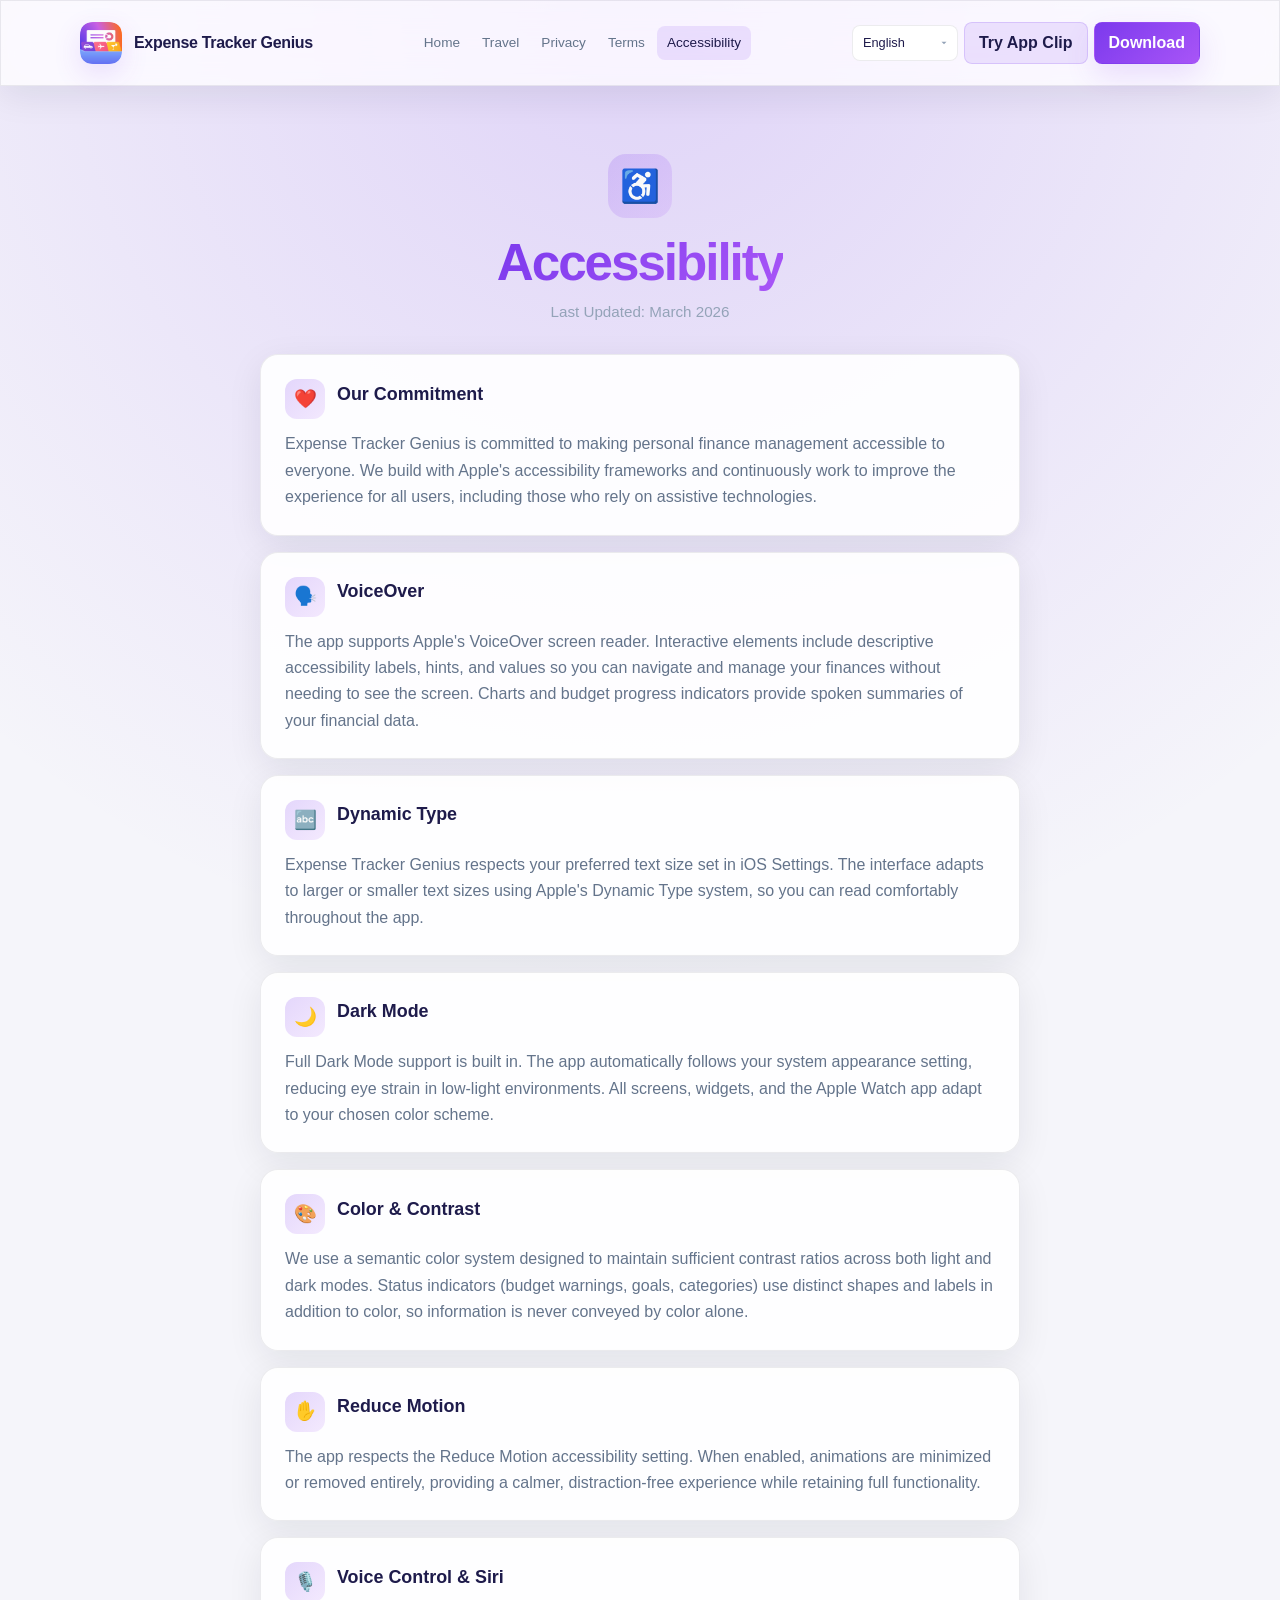
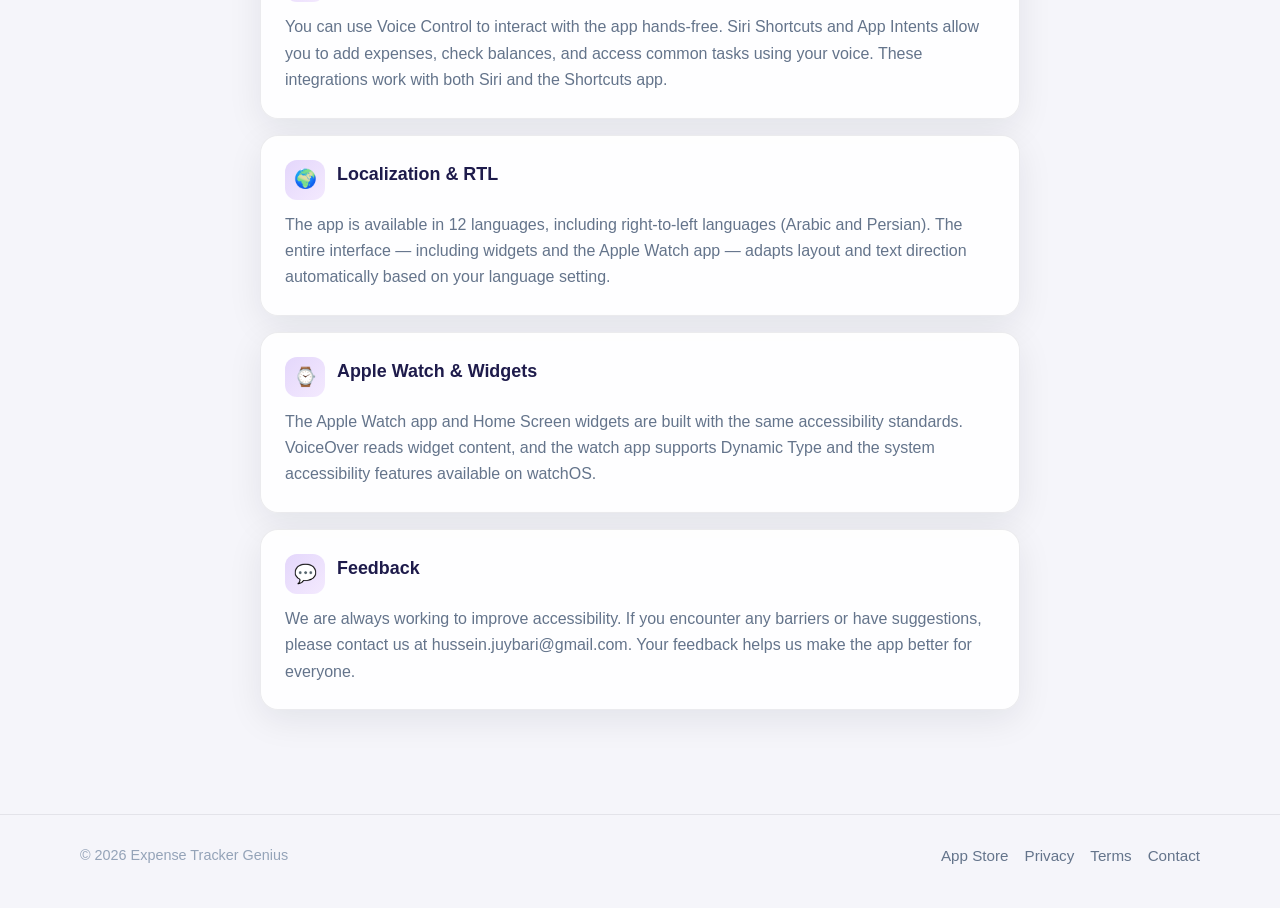
==== commit 5301ff1a: "Replace entire site with refactored version from docs folder - Shared header/footer via components.j" ====
--- a/accessibility.html
+++ b/accessibility.html
@@ -3,230 +3,53 @@
 <head>
   <meta charset="UTF-8">
   <meta name="viewport" content="width=device-width, initial-scale=1.0">
-  <title>Accessibility — Expense Tracker Genius</title>
-  <meta name="description" content="Accessibility information for Expense Tracker Genius iOS app">
-  <style>
-:root {
-  --brand-primary: #7C3AED;
-  --brand-secondary: #A855F7;
-  --bg-primary: #0C0C16;
-  --bg-secondary: #1A1A2E;
-  --bg-card: rgba(255,255,255,0.04);
-  --border-card: rgba(255,255,255,0.08);
-  --text-primary: #F1F5F9;
-  --text-secondary: #94A3B8;
-  --text-tertiary: #64748B;
-  --radius: 16px;
-}
-@media (prefers-color-scheme: light) {
-  :root {
-    --bg-primary: #F5F5FA;
-    --bg-secondary: #FFFFFF;
-    --bg-card: rgba(0,0,0,0.02);
-    --border-card: rgba(0,0,0,0.08);
-    --text-primary: #1E1B4B;
-    --text-secondary: #64748B;
-    --text-tertiary: #94A3B8;
-  }
-}
-* { margin: 0; padding: 0; box-sizing: border-box; }
-body {
-  font-family: -apple-system, BlinkMacSystemFont, 'SF Pro Text', 'Segoe UI', Roboto, sans-serif;
-  background: var(--bg-primary);
-  color: var(--text-primary);
-  line-height: 1.6;
-  -webkit-font-smoothing: antialiased;
-}
-[dir="rtl"] { direction: rtl; text-align: right; }
-.container { max-width: 720px; margin: 0 auto; padding: 24px 20px 60px; }
-.header { text-align: center; padding: 40px 0 32px; }
-.header-icon { font-size: 48px; margin-bottom: 12px; }
-.header h1 {
-  font-size: 28px; font-weight: 700;
-  background: linear-gradient(135deg, var(--brand-primary), var(--brand-secondary));
-  -webkit-background-clip: text; -webkit-text-fill-color: transparent;
-  background-clip: text;
-}
-.header .updated { font-size: 13px; color: var(--text-tertiary); margin-top: 6px; }
-.lang-switcher {
-  display: flex; flex-wrap: wrap; gap: 6px; justify-content: center;
-  margin-bottom: 32px; padding: 12px; border-radius: var(--radius);
-  background: var(--bg-card); border: 1px solid var(--border-card);
-}
-.lang-btn {
-  padding: 6px 14px; border-radius: 20px; border: 1px solid var(--border-card);
-  background: transparent; color: var(--text-secondary); cursor: pointer;
-  font-size: 13px; transition: all 0.2s;
-}
-.lang-btn:hover { border-color: var(--brand-primary); color: var(--text-primary); }
-.lang-btn.active {
-  background: linear-gradient(135deg, var(--brand-primary), var(--brand-secondary));
-  color: white; border-color: transparent;
-}
-.section {
-  background: var(--bg-card); border: 1px solid var(--border-card);
-  border-radius: var(--radius); padding: 20px; margin-bottom: 16px;
-}
-.section-header { display: flex; align-items: center; gap: 10px; margin-bottom: 12px; }
-.section-icon { font-size: 18px; width: 28px; text-align: center; }
-.section-title { font-size: 16px; font-weight: 600; color: var(--text-primary); }
-.section-content {
-  font-size: 14px; color: var(--text-secondary); line-height: 1.7;
-  white-space: pre-line;
-}
-.footer {
-  text-align: center; padding: 32px 0; color: var(--text-tertiary); font-size: 13px;
-}
-.footer a { color: var(--brand-primary); text-decoration: none; }
-.back-link {
-  display: inline-flex; align-items: center; gap: 6px;
-  color: var(--brand-primary); text-decoration: none; font-size: 14px;
-  margin-bottom: 8px;
-}
-</style>
+  <title data-i18n="accessibility_meta_title">Accessibility — Expense Tracker Genius</title>
+  <meta name="description" data-i18n="accessibility_meta_description" data-i18n-attr="content" content="Accessibility information for Expense Tracker Genius iOS app">
+  <link rel="preconnect" href="https://fonts.googleapis.com"><link href="https://fonts.googleapis.com/css2?family=Vazirmatn:wght@400;700&display=swap" rel="stylesheet"><link rel="stylesheet" href="css/style.css">
+  <script defer src="js/components.js"></script>
+  <script defer src="js/i18n.js"></script>
 </head>
-<body>
-  <div class="container">
-    <a href="index.html" class="back-link">&larr; Expense Tracker Genius</a>
-    <div class="header">
-      <div class="header-icon">♿</div>
-      <h1 data-i18n="Accessibility">Accessibility</h1>
-      <div class="updated"><span data-i18n="Last Updated">Last Updated</span>: March 2026</div>
-    </div>
-    <div class="lang-switcher" id="lang-switcher"></div>
+<body data-page="accessibility">
+  <div id="site-header"></div>
 
-    <div class="section">
-      <div class="section-header">
-        <span class="section-icon">❤️</span>
-        <span class="section-title" data-i18n="Our Commitment">Our Commitment</span>
+  <main class="page-shell">
+    <section class="section-sm">
+      <div class="container-narrow">
+        <div class="page-intro fade-in">
+          <div class="page-icon">♿</div>
+          <h1 class="page-title"><span class="gradient-text" data-i18n="Accessibility">Accessibility</span></h1>
+          <p class="page-meta"><span data-i18n="Last Updated">Last Updated</span>: <span data-i18n="updated_date">March 2026</span></p>
+        </div>
+
+        <div class="article-list">
+          <article class="article-section card fade-in"><div class="article-section-header"><div class="article-section-icon">❤️</div><h2 class="article-section-title" data-i18n="Our Commitment">Our Commitment</h2></div><div class="article-section-content" data-i18n-content="acc_commitment"></div></article>
+          <article class="article-section card fade-in"><div class="article-section-header"><div class="article-section-icon">🗣️</div><h2 class="article-section-title" data-i18n="VoiceOver">VoiceOver</h2></div><div class="article-section-content" data-i18n-content="acc_voiceover"></div></article>
+          <article class="article-section card fade-in"><div class="article-section-header"><div class="article-section-icon">🔤</div><h2 class="article-section-title" data-i18n="Dynamic Type">Dynamic Type</h2></div><div class="article-section-content" data-i18n-content="acc_dynamic_type"></div></article>
+          <article class="article-section card fade-in"><div class="article-section-header"><div class="article-section-icon">🌙</div><h2 class="article-section-title" data-i18n="Dark Mode">Dark Mode</h2></div><div class="article-section-content" data-i18n-content="acc_dark_mode"></div></article>
+          <article class="article-section card fade-in"><div class="article-section-header"><div class="article-section-icon">🎨</div><h2 class="article-section-title" data-i18n="Color & Contrast">Color & Contrast</h2></div><div class="article-section-content" data-i18n-content="acc_color_contrast"></div></article>
+          <article class="article-section card fade-in"><div class="article-section-header"><div class="article-section-icon">✋</div><h2 class="article-section-title" data-i18n="Reduce Motion">Reduce Motion</h2></div><div class="article-section-content" data-i18n-content="acc_reduce_motion"></div></article>
+          <article class="article-section card fade-in"><div class="article-section-header"><div class="article-section-icon">🎙️</div><h2 class="article-section-title" data-i18n="Voice Control & Siri">Voice Control & Siri</h2></div><div class="article-section-content" data-i18n-content="acc_voice_control"></div></article>
+          <article class="article-section card fade-in"><div class="article-section-header"><div class="article-section-icon">🌍</div><h2 class="article-section-title" data-i18n="Localization & RTL">Localization & RTL</h2></div><div class="article-section-content" data-i18n-content="acc_localization"></div></article>
+          <article class="article-section card fade-in"><div class="article-section-header"><div class="article-section-icon">⌚</div><h2 class="article-section-title" data-i18n="Apple Watch & Widgets">Apple Watch & Widgets</h2></div><div class="article-section-content" data-i18n-content="acc_watch_widgets"></div></article>
+          <article class="article-section card fade-in"><div class="article-section-header"><div class="article-section-icon">💬</div><h2 class="article-section-title" data-i18n="Feedback">Feedback</h2></div><div class="article-section-content" data-i18n-content="acc_feedback"></div></article>
+        </div>
       </div>
-      <div class="section-content" data-i18n-content="acc_commitment"></div>
-    </div>
-    <div class="section">
-      <div class="section-header">
-        <span class="section-icon">🗣️</span>
-        <span class="section-title" data-i18n="VoiceOver">VoiceOver</span>
-      </div>
-      <div class="section-content" data-i18n-content="acc_voiceover"></div>
-    </div>
-    <div class="section">
-      <div class="section-header">
-        <span class="section-icon">🔤</span>
-        <span class="section-title" data-i18n="Dynamic Type">Dynamic Type</span>
-      </div>
-      <div class="section-content" data-i18n-content="acc_dynamic_type"></div>
-    </div>
-    <div class="section">
-      <div class="section-header">
-        <span class="section-icon">🌙</span>
-        <span class="section-title" data-i18n="Dark Mode">Dark Mode</span>
-      </div>
-      <div class="section-content" data-i18n-content="acc_dark_mode"></div>
-    </div>
-    <div class="section">
-      <div class="section-header">
-        <span class="section-icon">🎨</span>
-        <span class="section-title" data-i18n="Color & Contrast">Color &amp; Contrast</span>
-      </div>
-      <div class="section-content" data-i18n-content="acc_color_contrast"></div>
-    </div>
-    <div class="section">
-      <div class="section-header">
-        <span class="section-icon">✋</span>
-        <span class="section-title" data-i18n="Reduce Motion">Reduce Motion</span>
-      </div>
-      <div class="section-content" data-i18n-content="acc_reduce_motion"></div>
-    </div>
-    <div class="section">
-      <div class="section-header">
-        <span class="section-icon">🎙️</span>
-        <span class="section-title" data-i18n="Voice Control & Siri">Voice Control &amp; Siri</span>
-      </div>
-      <div class="section-content" data-i18n-content="acc_voice_control"></div>
-    </div>
-    <div class="section">
-      <div class="section-header">
-        <span class="section-icon">🌍</span>
-        <span class="section-title" data-i18n="Localization & RTL">Localization &amp; RTL</span>
-      </div>
-      <div class="section-content" data-i18n-content="acc_localization"></div>
-    </div>
-    <div class="section">
-      <div class="section-header">
-        <span class="section-icon">⌚</span>
-        <span class="section-title" data-i18n="Apple Watch & Widgets">Apple Watch &amp; Widgets</span>
-      </div>
-      <div class="section-content" data-i18n-content="acc_watch_widgets"></div>
-    </div>
-    <div class="section">
-      <div class="section-header">
-        <span class="section-icon">💬</span>
-        <span class="section-title" data-i18n="Feedback">Feedback</span>
-      </div>
-      <div class="section-content" data-i18n-content="acc_feedback"></div>
-    </div>
+    </section>
+  </main>
 
-    <div class="footer">
-      &copy; 2026 Expense Tracker Genius &middot; <a href="privacy.html" data-i18n="Privacy Policy">Privacy Policy</a> &middot; <a href="terms.html" data-i18n="Terms of Use">Terms of Use</a>
-    </div>
-  </div>
+  <div id="site-footer"></div>
+
   <script>
-    const translations = {"en": {"Accessibility": "Accessibility", "Last Updated": "Last Updated", "Our Commitment": "Our Commitment", "VoiceOver": "VoiceOver", "Dynamic Type": "Dynamic Type", "Dark Mode": "Dark Mode", "Color & Contrast": "Color & Contrast", "Reduce Motion": "Reduce Motion", "Voice Control & Siri": "Voice Control & Siri", "Localization & RTL": "Localization & RTL", "Apple Watch & Widgets": "Apple Watch & Widgets", "Feedback": "Feedback", "Privacy Policy": "Privacy Policy", "Terms of Use": "Terms of Use", "acc_commitment": "Expense Tracker Genius is committed to making personal finance management accessible to everyone. We build with Apple's accessibility frameworks and continuously work to improve the experience for all users, including those who rely on assistive technologies.", "acc_voiceover": "The app supports Apple's VoiceOver screen reader. Interactive elements include descriptive accessibility labels, hints, and values so you can navigate and manage your finances without needing to see the screen. Charts and budget progress indicators provide spoken summaries of your financial data.", "acc_dynamic_type": "Expense Tracker Genius respects your preferred text size set in iOS Settings. The interface adapts to larger or smaller text sizes using Apple's Dynamic Type system, so you can read comfortably throughout the app.", "acc_dark_mode": "Full Dark Mode support is built in. The app automatically follows your system appearance setting, reducing eye strain in low-light environments. All screens, widgets, and the Apple Watch app adapt to your chosen color scheme.", "acc_color_contrast": "We use a semantic color system designed to maintain sufficient contrast ratios across both light and dark modes. Status indicators (budget warnings, goals, categories) use distinct shapes and labels in addition to color, so information is never conveyed by color alone.", "acc_reduce_motion": "The app respects the Reduce Motion accessibility setting. When enabled, animations are minimized or removed entirely, providing a calmer, distraction-free experience while retaining full functionality.", "acc_voice_control": "You can use Voice Control to interact with the app hands-free. Siri Shortcuts and App Intents allow you to add expenses, check balances, and access common tasks using your voice. These integrations work with both Siri and the Shortcuts app.", "acc_localization": "The app is available in 23 languages, including right-to-left languages (Arabic and Persian). The entire interface — including widgets and the Apple Watch app — adapts layout and text direction automatically based on your language setting.", "acc_watch_widgets": "The Apple Watch app and Home Screen widgets are built with the same accessibility standards. VoiceOver reads widget content, and the watch app supports Dynamic Type and the system accessibility features available on watchOS.", "acc_feedback": "We are always working to improve accessibility. If you encounter any barriers or have suggestions, please contact us at hussein.juybari@gmail.com. Your feedback helps us make the app better for everyone."}, "de": {"Accessibility": "Barrierefreiheit", "Last Updated": "Zuletzt aktualisiert", "Our Commitment": "Unser Engagement", "VoiceOver": "VoiceOver", "Dynamic Type": "Dynamische Schrift", "Dark Mode": "Dunkelmodus", "Color & Contrast": "Farbe & Kontrast", "Reduce Motion": "Bewegung reduzieren", "Voice Control & Siri": "Sprachsteuerung & Siri", "Localization & RTL": "Lokalisierung & RTL", "Apple Watch & Widgets": "Apple Watch & Widgets", "Feedback": "Feedback", "Privacy Policy": "Datenschutz", "Terms of Use": "Nutzungsbedingungen", "acc_commitment": "Expense Tracker Genius setzt sich dafür ein, die persönliche Finanzverwaltung für alle zugänglich zu machen. Wir entwickeln mit Apples Barrierefreiheits-Frameworks und arbeiten kontinuierlich daran, das Erlebnis für alle Nutzer zu verbessern, einschließlich derjenigen, die auf unterstützende Technologien angewiesen sind.", "acc_voiceover": "Die App unterstützt Apples VoiceOver-Bildschirmleser. Interaktive Elemente enthalten beschreibende Bezeichnungen, Hinweise und Werte, sodass Sie Ihre Finanzen verwalten können, ohne auf den Bildschirm schauen zu müssen. Diagramme und Budgetanzeigen bieten gesprochene Zusammenfassungen Ihrer Finanzdaten.", "acc_dynamic_type": "Expense Tracker Genius respektiert Ihre bevorzugte Textgröße in den iOS-Einstellungen. Die Oberfläche passt sich mithilfe von Apples Dynamic Type an größere oder kleinere Schriftgrößen an.", "acc_dark_mode": "Volle Unterstützung des Dunkelmodus ist integriert. Die App folgt automatisch Ihrer Systemdarstellung und reduziert die Augenbelastung bei schwachem Licht. Alle Bildschirme, Widgets und die Apple Watch App passen sich an.", "acc_color_contrast": "Wir verwenden ein semantisches Farbsystem mit ausreichenden Kontrastwerten in beiden Modi. Statusindikatoren verwenden neben Farbe auch Formen und Beschriftungen, sodass Informationen nie allein durch Farbe vermittelt werden.", "acc_reduce_motion": "Die App respektiert die Einstellung 'Bewegung reduzieren'. Wenn aktiviert, werden Animationen minimiert oder vollständig entfernt, um ein ruhigeres Erlebnis zu bieten.", "acc_voice_control": "Sie können die Sprachsteuerung verwenden, um die App freihändig zu bedienen. Siri-Kurzbefehle und App Intents ermöglichen es Ihnen, Ausgaben hinzuzufügen, Kontostände abzufragen und häufige Aufgaben per Sprache zu erledigen.", "acc_localization": "Die App ist in 23 Sprachen verfügbar, einschließlich Rechts-nach-Links-Sprachen (Arabisch und Persisch). Die gesamte Oberfläche passt Layout und Textrichtung automatisch an Ihre Spracheinstellung an.", "acc_watch_widgets": "Die Apple Watch App und die Widgets werden mit denselben Standards für Barrierefreiheit erstellt. VoiceOver liest Widget-Inhalte vor und die Watch-App unterstützt dynamische Schriftgrößen.", "acc_feedback": "Wir arbeiten ständig daran, die Barrierefreiheit zu verbessern. Wenn Sie auf Hindernisse stoßen oder Vorschläge haben, kontaktieren Sie uns bitte unter hussein.juybari@gmail.com."}, "nl": {"Accessibility": "Toegankelijkheid", "Last Updated": "Laatst bijgewerkt", "Our Commitment": "Onze Toewijding", "VoiceOver": "VoiceOver", "Dynamic Type": "Dynamisch Lettertype", "Dark Mode": "Donkere Modus", "Color & Contrast": "Kleur & Contrast", "Reduce Motion": "Verminder Beweging", "Voice Control & Siri": "Stembediening & Siri", "Localization & RTL": "Lokalisatie & RTL", "Apple Watch & Widgets": "Apple Watch & Widgets", "Feedback": "Feedback", "Privacy Policy": "Privacybeleid", "Terms of Use": "Gebruiksvoorwaarden", "acc_commitment": "Expense Tracker Genius zet zich in om persoonlijk financieel beheer voor iedereen toegankelijk te maken. We bouwen met Apple's toegankelijkheidsframeworks en werken voortdurend aan het verbeteren van de ervaring voor alle gebruikers, inclusief degenen die afhankelijk zijn van ondersteunende technologieën.", "acc_voiceover": "De app ondersteunt Apple's VoiceOver-schermlezer. Interactieve elementen bevatten beschrijvende labels, hints en waarden, zodat u uw financiën kunt beheren zonder naar het scherm te kijken. Grafieken en budgetindicatoren bieden gesproken samenvattingen.", "acc_dynamic_type": "Expense Tracker Genius respecteert uw gewenste tekstgrootte in iOS-instellingen. De interface past zich aan grotere of kleinere tekstgroottes aan met Apple's Dynamic Type-systeem.", "acc_dark_mode": "Volledige ondersteuning voor Donkere Modus is ingebouwd. De app volgt automatisch uw systeemweergave. Alle schermen, widgets en de Apple Watch-app passen zich aan.", "acc_color_contrast": "We gebruiken een semantisch kleursysteem met voldoende contrastverhoudingen. Statusindicatoren gebruiken naast kleur ook vormen en labels, zodat informatie nooit alleen door kleur wordt overgebracht.", "acc_reduce_motion": "De app respecteert de instelling Verminder Beweging. Wanneer ingeschakeld, worden animaties geminimaliseerd of volledig verwijderd.", "acc_voice_control": "U kunt Stembediening gebruiken om de app handsfree te bedienen. Siri-snelkoppelingen en App Intents stellen u in staat om uitgaven toe te voegen en saldi te controleren met uw stem.", "acc_localization": "De app is beschikbaar in 23 talen, inclusief rechts-naar-links talen (Arabisch en Perzisch). De volledige interface past lay-out en tekstrichting automatisch aan.", "acc_watch_widgets": "De Apple Watch-app en widgets zijn gebouwd met dezelfde toegankelijkheidsstandaarden. VoiceOver leest widget-inhoud voor en de Watch-app ondersteunt Dynamic Type.", "acc_feedback": "We werken altijd aan het verbeteren van de toegankelijkheid. Als u obstakels tegenkomt of suggesties heeft, neem dan contact met ons op via hussein.juybari@gmail.com."}, "fr": {"Accessibility": "Accessibilité", "Last Updated": "Dernière mise à jour", "Our Commitment": "Notre Engagement", "VoiceOver": "VoiceOver", "Dynamic Type": "Type Dynamique", "Dark Mode": "Mode Sombre", "Color & Contrast": "Couleur & Contraste", "Reduce Motion": "Réduire les Animations", "Voice Control & Siri": "Contrôle Vocal & Siri", "Localization & RTL": "Localisation & RTL", "Apple Watch & Widgets": "Apple Watch & Widgets", "Feedback": "Commentaires", "Privacy Policy": "Politique de Confidentialité", "Terms of Use": "Conditions d'Utilisation", "acc_commitment": "Expense Tracker Genius s'engage à rendre la gestion des finances personnelles accessible à tous. Nous développons avec les frameworks d'accessibilité d'Apple et travaillons continuellement pour améliorer l'expérience de tous les utilisateurs, y compris ceux qui dépendent des technologies d'assistance.", "acc_voiceover": "L'application prend en charge le lecteur d'écran VoiceOver d'Apple. Les éléments interactifs incluent des descriptions, des indices et des valeurs pour que vous puissiez gérer vos finances sans regarder l'écran. Les graphiques et les indicateurs de budget fournissent des résumés vocaux.", "acc_dynamic_type": "Expense Tracker Genius respecte votre taille de texte préférée dans les Réglages iOS. L'interface s'adapte aux tailles de texte plus grandes ou plus petites grâce au système Dynamic Type d'Apple.", "acc_dark_mode": "Le Mode Sombre complet est intégré. L'application suit automatiquement l'apparence de votre système. Tous les écrans, widgets et l'application Apple Watch s'adaptent.", "acc_color_contrast": "Nous utilisons un système de couleurs sémantique avec des ratios de contraste suffisants. Les indicateurs d'état utilisent des formes et des étiquettes en plus de la couleur, afin que l'information ne soit jamais transmise uniquement par la couleur.", "acc_reduce_motion": "L'application respecte le réglage Réduire les animations. Lorsqu'il est activé, les animations sont minimisées ou supprimées entièrement.", "acc_voice_control": "Vous pouvez utiliser le Contrôle Vocal pour interagir avec l'application en mains libres. Les Raccourcis Siri et les App Intents vous permettent d'ajouter des dépenses et de vérifier vos soldes par la voix.", "acc_localization": "L'application est disponible en 23 langues, y compris les langues de droite à gauche (arabe et persan). Toute l'interface adapte automatiquement la mise en page et la direction du texte.", "acc_watch_widgets": "L'application Apple Watch et les widgets sont construits avec les mêmes standards d'accessibilité. VoiceOver lit le contenu des widgets et l'application Watch prend en charge Dynamic Type.", "acc_feedback": "Nous travaillons toujours à améliorer l'accessibilité. Si vous rencontrez des obstacles ou avez des suggestions, contactez-nous à hussein.juybari@gmail.com."}, "es": {"Accessibility": "Accesibilidad", "Last Updated": "Última actualización", "Our Commitment": "Nuestro Compromiso", "VoiceOver": "VoiceOver", "Dynamic Type": "Tipo Dinámico", "Dark Mode": "Modo Oscuro", "Color & Contrast": "Color y Contraste", "Reduce Motion": "Reducir Movimiento", "Voice Control & Siri": "Control por Voz y Siri", "Localization & RTL": "Localización y RTL", "Apple Watch & Widgets": "Apple Watch y Widgets", "Feedback": "Comentarios", "Privacy Policy": "Política de Privacidad", "Terms of Use": "Términos de Uso", "acc_commitment": "Expense Tracker Genius se compromete a hacer que la gestión de finanzas personales sea accesible para todos. Desarrollamos con los frameworks de accesibilidad de Apple y trabajamos continuamente para mejorar la experiencia de todos los usuarios, incluidos aquellos que dependen de tecnologías de asistencia.", "acc_voiceover": "La app es compatible con el lector de pantalla VoiceOver de Apple. Los elementos interactivos incluyen etiquetas descriptivas, sugerencias y valores para que puedas gestionar tus finanzas sin mirar la pantalla. Los gráficos e indicadores de presupuesto proporcionan resúmenes hablados.", "acc_dynamic_type": "Expense Tracker Genius respeta tu tamaño de texto preferido en los Ajustes de iOS. La interfaz se adapta a tamaños de texto más grandes o más pequeños mediante el sistema Dynamic Type de Apple.", "acc_dark_mode": "El Modo Oscuro completo está integrado. La app sigue automáticamente la apariencia del sistema. Todas las pantallas, widgets y la app de Apple Watch se adaptan.", "acc_color_contrast": "Utilizamos un sistema de colores semántico con ratios de contraste suficientes. Los indicadores de estado utilizan formas y etiquetas además del color, para que la información nunca se transmita solo por color.", "acc_reduce_motion": "La app respeta el ajuste Reducir Movimiento. Cuando está activado, las animaciones se minimizan o eliminan por completo.", "acc_voice_control": "Puedes usar el Control por Voz para interactuar con la app sin usar las manos. Los Atajos de Siri y App Intents te permiten añadir gastos y consultar saldos con tu voz.", "acc_localization": "La app está disponible en 23 idiomas, incluyendo idiomas de derecha a izquierda (árabe y persa). Toda la interfaz adapta automáticamente el diseño y la dirección del texto.", "acc_watch_widgets": "La app de Apple Watch y los widgets están construidos con los mismos estándares de accesibilidad. VoiceOver lee el contenido de los widgets y la app del reloj es compatible con Dynamic Type.", "acc_feedback": "Siempre estamos trabajando para mejorar la accesibilidad. Si encuentras algún obstáculo o tienes sugerencias, contáctanos en hussein.juybari@gmail.com."}, "it": {"Accessibility": "Accessibilità", "Last Updated": "Ultimo aggiornamento", "Our Commitment": "Il Nostro Impegno", "VoiceOver": "VoiceOver", "Dynamic Type": "Tipo Dinamico", "Dark Mode": "Modalità Scura", "Color & Contrast": "Colore e Contrasto", "Reduce Motion": "Riduci Movimento", "Voice Control & Siri": "Controllo Vocale e Siri", "Localization & RTL": "Localizzazione e RTL", "Apple Watch & Widgets": "Apple Watch e Widget", "Feedback": "Feedback", "Privacy Policy": "Privacy", "Terms of Use": "Termini di Utilizzo", "acc_commitment": "Expense Tracker Genius si impegna a rendere la gestione delle finanze personali accessibile a tutti. Sviluppiamo con i framework di accessibilità di Apple e lavoriamo continuamente per migliorare l'esperienza per tutti gli utenti, compresi coloro che si affidano alle tecnologie assistive.", "acc_voiceover": "L'app supporta il lettore di schermo VoiceOver di Apple. Gli elementi interattivi includono etichette descrittive, suggerimenti e valori per gestire le finanze senza guardare lo schermo. Grafici e indicatori di budget forniscono riepiloghi vocali.", "acc_dynamic_type": "Expense Tracker Genius rispetta la dimensione del testo preferita nelle Impostazioni iOS. L'interfaccia si adatta a dimensioni di testo maggiori o minori tramite il sistema Dynamic Type di Apple.", "acc_dark_mode": "Il supporto completo alla Modalità Scura è integrato. L'app segue automaticamente l'aspetto del sistema. Tutti gli schermi, i widget e l'app Apple Watch si adattano.", "acc_color_contrast": "Utilizziamo un sistema di colori semantico con rapporti di contrasto sufficienti. Gli indicatori di stato utilizzano forme ed etichette oltre al colore, in modo che le informazioni non vengano mai trasmesse solo tramite il colore.", "acc_reduce_motion": "L'app rispetta l'impostazione Riduci Movimento. Quando attivata, le animazioni vengono ridotte o rimosse completamente.", "acc_voice_control": "Puoi usare il Controllo Vocale per interagire con l'app a mani libere. I Comandi Rapidi di Siri e gli App Intents ti permettono di aggiungere spese e controllare i saldi con la voce.", "acc_localization": "L'app è disponibile in 23 lingue, incluse le lingue da destra a sinistra (arabo e persiano). L'intera interfaccia adatta automaticamente il layout e la direzione del testo.", "acc_watch_widgets": "L'app Apple Watch e i widget sono costruiti con gli stessi standard di accessibilità. VoiceOver legge i contenuti dei widget e l'app Watch supporta Dynamic Type.", "acc_feedback": "Lavoriamo sempre per migliorare l'accessibilità. Se incontri ostacoli o hai suggerimenti, contattaci a hussein.juybari@gmail.com."}, "tr": {"Accessibility": "Erişilebilirlik", "Last Updated": "Son güncelleme", "Our Commitment": "Taahhüdümüz", "VoiceOver": "VoiceOver", "Dynamic Type": "Dinamik Yazı Tipi", "Dark Mode": "Karanlık Mod", "Color & Contrast": "Renk ve Kontrast", "Reduce Motion": "Hareketi Azalt", "Voice Control & Siri": "Ses Kontrolü ve Siri", "Localization & RTL": "Yerelleştirme ve RTL", "Apple Watch & Widgets": "Apple Watch ve Widget'lar", "Feedback": "Geri Bildirim", "Privacy Policy": "Gizlilik Politikası", "Terms of Use": "Kullanım Koşulları", "acc_commitment": "Expense Tracker Genius, kişisel finans yönetimini herkes için erişilebilir kılmaya kararlıdır. Apple'ın erişilebilirlik çerçeveleriyle geliştiriyoruz ve yardımcı teknolojilere güvenenler dahil tüm kullanıcılar için deneyimi sürekli iyileştiriyoruz.", "acc_voiceover": "Uygulama Apple'ın VoiceOver ekran okuyucusunu destekler. Etkileşimli öğeler, ekrana bakmadan finanslarınızı yönetebilmeniz için açıklayıcı etiketler, ipuçları ve değerler içerir. Grafikler ve bütçe göstergeleri sesli özetler sunar.", "acc_dynamic_type": "Expense Tracker Genius, iOS Ayarlarında belirlediğiniz tercih edilen metin boyutuna uyar. Arayüz, Apple'ın Dinamik Yazı Tipi sistemiyle daha büyük veya küçük metin boyutlarına uyum sağlar.", "acc_dark_mode": "Tam Karanlık Mod desteği yerleşiktir. Uygulama otomatik olarak sistem görünümünüzü takip eder. Tüm ekranlar, widget'lar ve Apple Watch uygulaması uyum sağlar.", "acc_color_contrast": "Her iki modda da yeterli kontrast oranlarını korumak için tasarlanmış anlamsal bir renk sistemi kullanıyoruz. Durum göstergeleri, rengin yanı sıra şekiller ve etiketler kullanır.", "acc_reduce_motion": "Uygulama Hareketi Azalt erişilebilirlik ayarına uyar. Etkinleştirildiğinde animasyonlar en aza indirilir veya tamamen kaldırılır.", "acc_voice_control": "Uygulamayı eller serbest kullanmak için Ses Kontrolü'nü kullanabilirsiniz. Siri Kısayolları ve App Intents, sesinizle harcama eklemenize ve bakiye kontrol etmenize olanak tanır.", "acc_localization": "Uygulama, sağdan sola yazılan diller (Arapça ve Farsça) dahil 23 dilde mevcuttur. Tüm arayüz, düzeni ve metin yönünü dil ayarınıza göre otomatik olarak uyarlar.", "acc_watch_widgets": "Apple Watch uygulaması ve widget'lar aynı erişilebilirlik standartlarıyla oluşturulmuştur. VoiceOver widget içeriğini okur ve Watch uygulaması Dinamik Yazı Tipini destekler.", "acc_feedback": "Erişilebilirliği iyileştirmek için sürekli çalışıyoruz. Engellerle karşılaşırsanız veya önerileriniz varsa lütfen hussein.juybari@gmail.com adresinden bize ulaşın."}, "ar": {"Accessibility": "إمكانية الوصول", "Last Updated": "آخر تحديث", "Our Commitment": "التزامنا", "VoiceOver": "VoiceOver", "Dynamic Type": "الحجم الديناميكي", "Dark Mode": "الوضع الداكن", "Color & Contrast": "اللون والتباين", "Reduce Motion": "تقليل الحركة", "Voice Control & Siri": "التحكم الصوتي وSiri", "Localization & RTL": "التوطين والكتابة من اليمين لليسار", "Apple Watch & Widgets": "Apple Watch والأدوات", "Feedback": "الملاحظات", "Privacy Policy": "سياسة الخصوصية", "Terms of Use": "شروط الاستخدام", "acc_commitment": "يلتزم Expense Tracker Genius بجعل إدارة التمويل الشخصي متاحة للجميع. نقوم بالتطوير باستخدام أُطر إمكانية الوصول من Apple ونعمل باستمرار على تحسين التجربة لجميع المستخدمين، بما في ذلك أولئك الذين يعتمدون على التقنيات المساعدة.", "acc_voiceover": "يدعم التطبيق قارئ الشاشة VoiceOver من Apple. تتضمن العناصر التفاعلية تسميات وصفية وتلميحات وقيم حتى تتمكن من إدارة أموالك دون الحاجة للنظر إلى الشاشة. توفر الرسوم البيانية ومؤشرات الميزانية ملخصات منطوقة.", "acc_dynamic_type": "يحترم Expense Tracker Genius حجم النص المفضل لديك في إعدادات iOS. تتكيف الواجهة مع أحجام النص الأكبر أو الأصغر باستخدام نظام Dynamic Type من Apple.", "acc_dark_mode": "دعم الوضع الداكن الكامل مدمج. يتبع التطبيق تلقائيًا إعداد مظهر النظام. تتكيف جميع الشاشات والأدوات وتطبيق Apple Watch.", "acc_color_contrast": "نستخدم نظام ألوان دلالي مصمم للحفاظ على نسب تباين كافية. تستخدم مؤشرات الحالة أشكالًا وتسميات بالإضافة إلى اللون، بحيث لا يتم نقل المعلومات عن طريق اللون وحده.", "acc_reduce_motion": "يحترم التطبيق إعداد تقليل الحركة. عند تفعيله، يتم تقليل الرسوم المتحركة أو إزالتها بالكامل.", "acc_voice_control": "يمكنك استخدام التحكم الصوتي للتفاعل مع التطبيق بدون استخدام اليدين. تتيح لك اختصارات Siri وApp Intents إضافة المصروفات والتحقق من الأرصدة باستخدام صوتك.", "acc_localization": "التطبيق متوفر بـ 23 لغة، بما في ذلك اللغات التي تُكتب من اليمين إلى اليسار (العربية والفارسية). تتكيف الواجهة بالكامل مع اتجاه النص والتخطيط تلقائيًا.", "acc_watch_widgets": "تم بناء تطبيق Apple Watch والأدوات بنفس معايير إمكانية الوصول. يقرأ VoiceOver محتوى الأدوات ويدعم تطبيق الساعة الحجم الديناميكي.", "acc_feedback": "نعمل دائمًا على تحسين إمكانية الوصول. إذا واجهت أي عوائق أو لديك اقتراحات، يرجى التواصل معنا على hussein.juybari@gmail.com."}, "fa": {"Accessibility": "دسترس‌پذیری", "Last Updated": "آخرین به‌روزرسانی", "Our Commitment": "تعهد ما", "VoiceOver": "VoiceOver", "Dynamic Type": "اندازه پویا", "Dark Mode": "حالت تاریک", "Color & Contrast": "رنگ و کنتراست", "Reduce Motion": "کاهش حرکت", "Voice Control & Siri": "کنترل صوتی و Siri", "Localization & RTL": "بومی‌سازی و راست‌چین", "Apple Watch & Widgets": "Apple Watch و ویجت‌ها", "Feedback": "بازخورد", "Privacy Policy": "سیاست حفظ حریم خصوصی", "Terms of Use": "شرایط استفاده", "acc_commitment": "Expense Tracker Genius متعهد است که مدیریت مالی شخصی را برای همه قابل دسترس کند. ما با چارچوب‌های دسترس‌پذیری اپل توسعه می‌دهیم و به طور مداوم برای بهبود تجربه همه کاربران، از جمله کسانی که به فناوری‌های کمکی وابسته هستند، تلاش می‌کنیم.", "acc_voiceover": "برنامه از صفحه‌خوان VoiceOver اپل پشتیبانی می‌کند. عناصر تعاملی شامل برچسب‌های توصیفی، راهنمایی‌ها و مقادیر هستند تا بتوانید بدون نگاه کردن به صفحه، امور مالی خود را مدیریت کنید. نمودارها و نشانگرهای بودجه خلاصه‌های گفتاری ارائه می‌دهند.", "acc_dynamic_type": "Expense Tracker Genius اندازه متن مورد نظر شما را در تنظیمات iOS رعایت می‌کند. رابط کاربری با اندازه‌های متن بزرگ‌تر یا کوچک‌تر با استفاده از سیستم Dynamic Type اپل سازگار می‌شود.", "acc_dark_mode": "پشتیبانی کامل از حالت تاریک داخلی است. برنامه به طور خودکار تنظیمات ظاهر سیستم را دنبال می‌کند. تمام صفحات، ویجت‌ها و برنامه Apple Watch سازگار می‌شوند.", "acc_color_contrast": "ما از سیستم رنگ معنایی با نسبت‌های کنتراست کافی استفاده می‌کنیم. نشانگرهای وضعیت علاوه بر رنگ از اشکال و برچسب‌ها استفاده می‌کنند تا اطلاعات هرگز فقط از طریق رنگ منتقل نشود.", "acc_reduce_motion": "برنامه تنظیم کاهش حرکت را رعایت می‌کند. هنگام فعال بودن، انیمیشن‌ها به حداقل رسیده یا به طور کامل حذف می‌شوند.", "acc_voice_control": "می‌توانید از کنترل صوتی برای تعامل بدون دست با برنامه استفاده کنید. میانبرهای Siri و App Intents به شما امکان می‌دهند هزینه‌ها را اضافه کنید و موجودی را با صدای خود بررسی کنید.", "acc_localization": "برنامه به ۱۲ زبان در دسترس است، از جمله زبان‌های راست‌به‌چپ (عربی و فارسی). کل رابط کاربری چیدمان و جهت متن را به طور خودکار بر اساس تنظیمات زبان شما تنظیم می‌کند.", "acc_watch_widgets": "برنامه Apple Watch و ویجت‌ها با همان استانداردهای دسترس‌پذیری ساخته شده‌اند. VoiceOver محتوای ویجت‌ها را می‌خواند و برنامه ساعت از اندازه پویا پشتیبانی می‌کند.", "acc_feedback": "ما همیشه برای بهبود دسترس‌پذیری تلاش می‌کنیم. اگر با موانعی مواجه شدید یا پیشنهادی دارید، لطفاً از طریق hussein.juybari@gmail.com با ما تماس بگیرید."}, "ja": {"Accessibility": "アクセシビリティ", "Last Updated": "最終更新", "Our Commitment": "私たちの取り組み", "VoiceOver": "VoiceOver", "Dynamic Type": "ダイナミックタイプ", "Dark Mode": "ダークモード", "Color & Contrast": "カラーとコントラスト", "Reduce Motion": "視差効果を減らす", "Voice Control & Siri": "音声コントロールとSiri", "Localization & RTL": "多言語対応とRTL", "Apple Watch & Widgets": "Apple WatchとWidget", "Feedback": "フィードバック", "Privacy Policy": "プライバシーポリシー", "Terms of Use": "利用規約", "acc_commitment": "Expense Tracker Geniusは、個人の財務管理をすべての人が利用できるようにすることに取り組んでいます。Appleのアクセシビリティフレームワークを使用して開発し、支援技術に依存するユーザーを含むすべてのユーザーの体験を継続的に改善しています。", "acc_voiceover": "アプリはAppleのVoiceOverスクリーンリーダーに対応しています。インタラクティブな要素には説明的なラベル、ヒント、値が含まれており、画面を見ずに財務を管理できます。グラフや予算インジケーターは音声による要約を提供します。", "acc_dynamic_type": "Expense Tracker GeniusはiOS設定で設定したお好みのテキストサイズに対応します。Appleのダイナミックタイプシステムにより、インターフェースが大きいまたは小さいテキストサイズに適応します。", "acc_dark_mode": "ダークモードの完全サポートが組み込まれています。アプリは自動的にシステムの外観設定に従います。すべての画面、ウィジェット、Apple Watchアプリが適応します。", "acc_color_contrast": "ライトモードとダークモードの両方で十分なコントラスト比を維持するように設計されたセマンティックカラーシステムを使用しています。ステータスインジケーターは色に加えて形やラベルを使用し、情報が色だけで伝えられることはありません。", "acc_reduce_motion": "アプリは「視差効果を減らす」アクセシビリティ設定に対応します。有効にすると、アニメーションが最小限に抑えられるか完全に削除されます。", "acc_voice_control": "音声コントロールを使用してハンズフリーでアプリを操作できます。Siriショートカットとアプリインテントにより、音声で支出の追加や残高確認が可能です。", "acc_localization": "アプリは右から左に書く言語（アラビア語、ペルシャ語）を含む12の言語に対応しています。インターフェース全体が言語設定に基づいてレイアウトとテキストの方向を自動的に調整します。", "acc_watch_widgets": "Apple WatchアプリとWidgetは同じアクセシビリティ基準で構築されています。VoiceOverがWidgetのコンテンツを読み上げ、Watchアプリはダイナミックタイプに対応しています。", "acc_feedback": "アクセシビリティの改善に常に取り組んでいます。障害に遭遇したりご提案がありましたら、hussein.juybari@gmail.comまでご連絡ください。"}, "zh-Hans": {"Accessibility": "无障碍", "Last Updated": "最后更新", "Our Commitment": "我们的承诺", "VoiceOver": "旁白", "Dynamic Type": "动态字体", "Dark Mode": "深色模式", "Color & Contrast": "颜色与对比度", "Reduce Motion": "减弱动态效果", "Voice Control & Siri": "语音控制与Siri", "Localization & RTL": "本地化与从右到左", "Apple Watch & Widgets": "Apple Watch与小组件", "Feedback": "反馈", "Privacy Policy": "隐私政策", "Terms of Use": "使用条款", "acc_commitment": "Expense Tracker Genius致力于让每个人都能使用个人财务管理工具。我们使用Apple的无障碍框架进行开发，并持续改善所有用户的体验，包括依赖辅助技术的用户。", "acc_voiceover": "该应用支持Apple的旁白屏幕阅读器。交互元素包含描述性标签、提示和值，让您无需看屏幕即可管理财务。图表和预算指标提供语音摘要。", "acc_dynamic_type": "Expense Tracker Genius尊重您在iOS设置中设定的首选文字大小。界面通过Apple的动态字体系统自动适应更大或更小的文字大小。", "acc_dark_mode": "内置完整的深色模式支持。应用自动跟随您的系统外观设置。所有屏幕、小组件和Apple Watch应用都会自适应。", "acc_color_contrast": "我们使用语义化颜色系统，在浅色和深色模式下都保持足够的对比度。状态指标除了颜色外还使用不同的形状和标签，确保信息不仅通过颜色传达。", "acc_reduce_motion": "应用尊重减弱动态效果的无障碍设置。启用后，动画将被最小化或完全移除。", "acc_voice_control": "您可以使用语音控制免提操作应用。Siri快捷指令和App Intents让您可以用语音添加支出、查询余额。", "acc_localization": "该应用提供12种语言，包括从右到左书写的语言（阿拉伯语和波斯语）。整个界面根据您的语言设置自动调整布局和文字方向。", "acc_watch_widgets": "Apple Watch应用和小组件采用相同的无障碍标准构建。旁白可朗读小组件内容，Watch应用支持动态字体。", "acc_feedback": "我们一直在努力改善无障碍体验。如果您遇到任何障碍或有建议，请通过hussein.juybari@gmail.com与我们联系。"}};const langMeta = {"en": {"name": "English", "native": "English", "dir": "ltr"}, "de": {"name": "German", "native": "Deutsch", "dir": "ltr"}, "nl": {"name": "Dutch", "native": "Nederlands", "dir": "ltr"}, "fr": {"name": "French", "native": "Français", "dir": "ltr"}, "es": {"name": "Spanish", "native": "Español", "dir": "ltr"}, "it": {"name": "Italian", "native": "Italiano", "dir": "ltr"}, "tr": {"name": "Turkish", "native": "Türkçe", "dir": "ltr"}, "ar": {"name": "Arabic", "native": "العربية", "dir": "rtl"}, "fa": {"name": "Persian", "native": "فارسی", "dir": "rtl"}, "ja": {"name": "Japanese", "native": "日本語", "dir": "ltr"}, "zh-Hans": {"name": "Chinese", "native": "简体中文", "dir": "ltr"}};
-
-function getPreferredLang() {
-  const params = new URLSearchParams(window.location.search);
-  const urlLang = params.get('lang');
-  if (urlLang && translations[urlLang]) return urlLang;
-  const nav = navigator.language || 'en';
-  if (translations[nav]) return nav;
-  const short = nav.split('-')[0];
-  if (translations[short]) return short;
-  if (nav.startsWith('zh')) return 'zh-Hans';
-  return 'en';
-}
-
-function setLang(lang) {
-  const t = translations[lang] || translations['en'];
-  const dir = langMeta[lang]?.dir || 'ltr';
-  document.documentElement.setAttribute('dir', dir);
-  document.documentElement.setAttribute('lang', lang);
-
-  const url = new URL(window.location);
-  url.searchParams.set('lang', lang);
-  history.replaceState(null, '', url);
-
-  document.querySelectorAll('.lang-btn').forEach(btn => {
-    btn.classList.toggle('active', btn.dataset.lang === lang);
-  });
-
-  document.querySelectorAll('[data-i18n]').forEach(el => {
-    const key = el.dataset.i18n;
-    if (t[key]) el.textContent = t[key];
-  });
-
-  document.querySelectorAll('[data-i18n-content]').forEach(el => {
-    const key = el.dataset.i18nContent;
-    if (t[key]) el.textContent = t[key];
-  });
-}
-
-function buildLangSwitcher() {
-  const container = document.getElementById('lang-switcher');
-  Object.keys(langMeta).forEach(lang => {
-    if (!translations[lang]) return;
-    const btn = document.createElement('button');
-    btn.className = 'lang-btn';
-    btn.dataset.lang = lang;
-    btn.textContent = langMeta[lang].native;
-    btn.onclick = () => setLang(lang);
-    container.appendChild(btn);
-  });
-}
-
-document.addEventListener('DOMContentLoaded', () => {
-  buildLangSwitcher();
-  setLang(getPreferredLang());
-});
+    document.addEventListener('DOMContentLoaded', () => {
+      const observer = new IntersectionObserver((entries) => {
+        entries.forEach((entry) => {
+          if (entry.isIntersecting) {
+            entry.target.classList.add('is-visible');
+          }
+        });
+      }, { threshold: 0.08 });
+      document.querySelectorAll('.fade-in').forEach((element) => observer.observe(element));
+    });
   </script>
 </body>
 </html>
--- a/css/style.css
+++ b/css/style.css
@@ -0,0 +1,887 @@
+/* ===== Design Tokens ===== */
+:root {
+  --brand-primary: #7c3aed;
+  --brand-secondary: #a855f7;
+  --brand-accent: #c084fc;
+  --brand-glow: rgba(124, 58, 237, 0.35);
+  --bg-primary: #0c0c16;
+  --bg-secondary: #161625;
+  --bg-tertiary: #1a1a2e;
+  --surface: rgba(255, 255, 255, 0.06);
+  --surface-strong: rgba(255, 255, 255, 0.1);
+  --surface-elevated: rgba(255, 255, 255, 0.12);
+  --border: rgba(255, 255, 255, 0.1);
+  --border-strong: rgba(255, 255, 255, 0.16);
+  --text-primary: #f8fafc;
+  --text-secondary: #94a3b8;
+  --text-tertiary: #64748b;
+  --success: #10b981;
+  --warning: #f59e0b;
+  --shadow-soft: 0 10px 35px rgba(0, 0, 0, 0.28);
+  --shadow-elevated: 0 18px 50px rgba(0, 0, 0, 0.34);
+  --radius-sm: 12px;
+  --radius-md: 18px;
+  --radius-lg: 24px;
+  --radius-xl: 32px;
+  --content-width: 1120px;
+  --content-width-narrow: 760px;
+  --header-height: 84px;
+  --transition: 0.25s ease;
+}
+
+@media (prefers-color-scheme: light) {
+  :root {
+    --brand-glow: rgba(124, 58, 237, 0.14);
+    --bg-primary: #f5f5fa;
+    --bg-secondary: #ffffff;
+    --bg-tertiary: #f1f5f9;
+    --surface: rgba(255, 255, 255, 0.72);
+    --surface-strong: rgba(255, 255, 255, 0.9);
+    --surface-elevated: rgba(255, 255, 255, 0.96);
+    --border: rgba(15, 23, 42, 0.08);
+    --border-strong: rgba(15, 23, 42, 0.12);
+    --text-primary: #1e1b4b;
+    --text-secondary: #64748b;
+    --text-tertiary: #94a3b8;
+    --shadow-soft: 0 10px 35px rgba(15, 23, 42, 0.08);
+    --shadow-elevated: 0 18px 50px rgba(15, 23, 42, 0.1);
+  }
+}
+
+/* ===== Base ===== */
+* {
+  box-sizing: border-box;
+  margin: 0;
+  padding: 0;
+}
+
+html {
+  scroll-behavior: smooth;
+}
+
+body {
+  min-height: 100vh;
+  display: flex;
+  flex-direction: column;
+  background:
+    radial-gradient(circle at top, rgba(124, 58, 237, 0.18), transparent 38%),
+    var(--bg-primary);
+  color: var(--text-primary);
+  font-family: -apple-system, BlinkMacSystemFont, 'SF Pro Text', 'SF Pro Display', 'Segoe UI', Roboto, Helvetica, Arial, sans-serif;
+  line-height: 1.65;
+  -webkit-font-smoothing: antialiased;
+  -moz-osx-font-smoothing: grayscale;
+  overflow-x: hidden;
+}
+
+main {
+  flex: 1;
+}
+
+img {
+  display: block;
+  max-width: 100%;
+  height: auto;
+}
+
+button,
+input,
+select,
+textarea {
+  font: inherit;
+}
+
+button {
+  cursor: pointer;
+}
+
+a {
+  color: inherit;
+  text-decoration: none;
+}
+
+[dir="rtl"] {
+  direction: rtl;
+}
+
+.visually-hidden {
+  position: absolute;
+  width: 1px;
+  height: 1px;
+  padding: 0;
+  margin: -1px;
+  overflow: hidden;
+  clip: rect(0, 0, 0, 0);
+  white-space: nowrap;
+  border: 0;
+}
+
+.container {
+  width: min(var(--content-width), calc(100% - 32px));
+  margin: 0 auto;
+}
+
+.container-narrow {
+  width: min(var(--content-width-narrow), calc(100% - 32px));
+  margin: 0 auto;
+}
+
+.page-shell {
+  padding-top: calc(var(--header-height) + 22px);
+}
+
+.gradient-text {
+  background: linear-gradient(135deg, var(--brand-primary), var(--brand-secondary));
+  -webkit-background-clip: text;
+  -webkit-text-fill-color: transparent;
+  background-clip: text;
+}
+
+.glass {
+  background: var(--surface);
+  backdrop-filter: blur(22px);
+  -webkit-backdrop-filter: blur(22px);
+  border: 1px solid var(--border);
+  box-shadow: var(--shadow-soft);
+}
+
+.card {
+  background: var(--surface-strong);
+  border: 1px solid var(--border);
+  border-radius: var(--radius-md);
+  box-shadow: var(--shadow-soft);
+}
+
+.section {
+  padding: 88px 0;
+}
+
+.section-sm {
+  padding: 48px 0;
+}
+
+.section-header {
+  margin-bottom: 28px;
+}
+
+.section-title {
+  font-size: clamp(2rem, 2.8vw, 2.75rem);
+  line-height: 1.1;
+  font-weight: 800;
+  letter-spacing: -0.03em;
+}
+
+.section-description,
+.lead {
+  font-size: 1.05rem;
+  color: var(--text-secondary);
+}
+
+.kicker {
+  display: inline-flex;
+  align-items: center;
+  gap: 8px;
+  padding: 8px 14px;
+  margin-bottom: 18px;
+  border-radius: 999px;
+  background: rgba(124, 58, 237, 0.12);
+  color: var(--brand-accent);
+  font-size: 0.88rem;
+  font-weight: 700;
+}
+
+/* ===== Shared Header ===== */
+.site-header {
+  position: fixed;
+  inset: 0 0 auto 0;
+  z-index: 50;
+  border-bottom: 1px solid var(--border);
+  background: rgba(12,12,22,0.7);
+  backdrop-filter: blur(24px) saturate(180%);
+  -webkit-backdrop-filter: blur(24px) saturate(180%);
+}
+@media (prefers-color-scheme: light) {
+  .site-header {
+    background: rgba(255,255,255,0.75);
+  }
+}
+
+.header-inner {
+  min-height: var(--header-height);
+  display: flex;
+  align-items: center;
+  justify-content: space-between;
+  gap: 18px;
+  padding: 14px 0;
+}
+
+.brand {
+  display: inline-flex;
+  align-items: center;
+  gap: 12px;
+  min-width: 0;
+}
+
+.brand-logo {
+  width: 42px;
+  height: 42px;
+  border-radius: 12px;
+  box-shadow: 0 10px 28px var(--brand-glow);
+  flex-shrink: 0;
+}
+
+.brand-name {
+  font-size: 1rem;
+  font-weight: 800;
+  letter-spacing: -0.02em;
+}
+
+.site-nav {
+  display: flex;
+  align-items: center;
+  flex-wrap: nowrap;
+  gap: 2px;
+}
+
+.site-nav a {
+  padding: 6px 10px;
+  border-radius: 8px;
+  color: var(--text-secondary);
+  font-size: 0.85rem;
+  white-space: nowrap;
+  transition: color var(--transition), background var(--transition);
+}
+
+.site-nav a:hover,
+.site-nav a[aria-current="page"] {
+  color: var(--text-primary);
+  background: rgba(124, 58, 237, 0.12);
+}
+
+.header-actions {
+  display: flex;
+  align-items: center;
+  flex-wrap: nowrap;
+  gap: 6px;
+  flex-shrink: 0;
+}
+
+.language-select {
+  min-width: 0;
+  width: auto;
+  padding: 6px 28px 6px 10px;
+  border-radius: 8px;
+  border: 1px solid var(--border);
+  background: var(--bg-secondary);
+  color: var(--text-primary);
+  font-size: 0.8rem;
+  -webkit-appearance: none; appearance: none;
+  background-image: url("data:image/svg+xml,%3Csvg xmlns='http://www.w3.org/2000/svg' width='10' height='10' fill='%2394A3B8' viewBox='0 0 16 16'%3E%3Cpath d='M4 6l4 4 4-4'/%3E%3C/svg%3E");
+  background-repeat: no-repeat; background-position: right 8px center;
+  cursor: pointer;
+}
+
+.header-button,
+.button,
+.button-secondary,
+.button-ghost {
+  display: inline-flex;
+  align-items: center;
+  justify-content: center;
+  gap: 6px;
+  min-height: 0;
+  padding: 7px 14px;
+  border-radius: 8px;
+  border: 1px solid transparent;
+  font-weight: 700;
+  transition: transform var(--transition), box-shadow var(--transition), background var(--transition), border-color var(--transition), color var(--transition);
+}
+
+.header-button:hover,
+.button:hover,
+.button-secondary:hover,
+.button-ghost:hover {
+  transform: translateY(-1px);
+}
+
+.button,
+.header-button.primary {
+  background: linear-gradient(135deg, var(--brand-primary), var(--brand-secondary));
+  color: #fff;
+  box-shadow: 0 12px 30px var(--brand-glow);
+}
+
+.button-secondary,
+.header-button.secondary {
+  background: rgba(124, 58, 237, 0.12);
+  color: var(--text-primary);
+  border-color: rgba(124, 58, 237, 0.18);
+}
+
+.button-ghost {
+  background: transparent;
+  border-color: var(--border);
+  color: var(--text-secondary);
+}
+
+/* ===== Shared Footer ===== */
+.site-footer {
+  margin-top: 56px;
+  border-top: 1px solid var(--border);
+  padding: 28px 0 40px;
+}
+
+.footer-inner {
+  display: flex;
+  align-items: center;
+  justify-content: space-between;
+  gap: 20px;
+  flex-wrap: wrap;
+}
+
+.footer-links {
+  display: flex;
+  align-items: center;
+  gap: 16px;
+  flex-wrap: wrap;
+}
+
+.footer-links a {
+  color: var(--text-secondary);
+  font-size: 0.95rem;
+}
+
+.footer-links a:hover {
+  color: var(--text-primary);
+}
+
+.footer-copy {
+  color: var(--text-tertiary);
+  font-size: 0.9rem;
+}
+
+/* ===== Hero + Marketing ===== */
+.hero {
+  position: relative;
+  overflow: hidden;
+  padding: 34px 0 34px;
+}
+
+.hero-grid {
+  display: grid;
+  grid-template-columns: 1.1fr 0.9fr;
+  gap: 40px;
+  align-items: center;
+}
+
+.hero-copy {
+  max-width: 640px;
+}
+
+.hero-title {
+  font-size: clamp(2.8rem, 5vw, 4.4rem);
+  line-height: 0.96;
+  letter-spacing: -0.05em;
+  font-weight: 900;
+  margin-bottom: 20px;
+}
+
+.hero-subtitle {
+  font-size: 1.15rem;
+  color: var(--text-secondary);
+  margin-bottom: 28px;
+  max-width: 560px;
+}
+
+.hero-actions {
+  display: flex;
+  flex-wrap: wrap;
+  gap: 14px;
+  align-items: center;
+  margin-bottom: 28px;
+}
+
+.store-badge {
+  display: inline-flex;
+  border-radius: 14px;
+  overflow: hidden;
+  transition: transform var(--transition), box-shadow var(--transition);
+}
+
+.store-badge:hover {
+  transform: translateY(-2px);
+  box-shadow: 0 16px 36px var(--brand-glow);
+}
+
+.store-badge img {
+  height: 52px;
+  width: auto;
+}
+
+.pills,
+.platform-pills,
+.hero-pills {
+  display: flex;
+  flex-wrap: wrap;
+  gap: 10px;
+}
+
+.pill {
+  display: inline-flex;
+  align-items: center;
+  gap: 8px;
+  padding: 9px 16px;
+  border-radius: 999px;
+  background: rgba(255, 255, 255, 0.06);
+  border: 1px solid var(--border);
+  color: var(--text-primary);
+  font-size: 0.92rem;
+  font-weight: 600;
+}
+
+.hero-visual {
+  display: flex;
+  justify-content: center;
+}
+
+.device-frame,
+.mac-frame,
+.device-slab {
+  background: var(--surface-elevated);
+  border: 1px solid var(--border-strong);
+  box-shadow: var(--shadow-elevated), 0 0 60px var(--brand-glow);
+}
+
+.device-frame {
+  width: min(300px, 88vw);
+  border-radius: 38px;
+  padding: 10px;
+}
+
+.device-frame img {
+  border-radius: 28px;
+}
+
+.mac-frame {
+  border-radius: 18px;
+  overflow: hidden;
+}
+
+.feature-grid {
+  display: grid;
+  grid-template-columns: 1fr 1fr;
+  gap: 42px;
+  align-items: center;
+}
+
+.feature-grid.reverse .feature-media {
+  order: 2;
+}
+
+.feature-grid.reverse .feature-content {
+  order: 1;
+}
+
+.feature-content .section-description {
+  margin-bottom: 22px;
+}
+
+.feature-media {
+  display: flex;
+  justify-content: center;
+}
+
+.device-showcase {
+  display: grid;
+  gap: 22px;
+}
+
+.device-row {
+  display: flex;
+  justify-content: center;
+  align-items: flex-end;
+  flex-wrap: wrap;
+  gap: 18px;
+}
+
+.device-ipad,
+.device-iphone,
+.device-watch,
+.device-mac {
+  overflow: hidden;
+  border: 1px solid var(--border-strong);
+  box-shadow: var(--shadow-soft);
+  background: var(--surface-elevated);
+}
+
+.device-ipad {
+  width: min(350px, 90vw);
+  border-radius: 22px;
+}
+
+.device-iphone {
+  width: min(240px, 65vw);
+  border-radius: 34px;
+}
+
+.device-watch {
+  width: min(100px, 28vw);
+  border-radius: 24px;
+}
+
+.device-mac {
+  width: min(560px, 100%);
+  border-radius: 16px;
+}
+
+.privacy-grid {
+  display: grid;
+  grid-template-columns: repeat(3, minmax(0, 1fr));
+  gap: 20px;
+}
+
+.info-card,
+.article-section,
+.travel-card {
+  padding: 24px;
+}
+
+.info-card h3,
+.article-section-title,
+.travel-card-title {
+  font-size: 1.12rem;
+  font-weight: 800;
+  margin-bottom: 10px;
+}
+
+.info-card p,
+.article-section-content,
+.page-intro-text {
+  color: var(--text-secondary);
+}
+
+.page-intro {
+  text-align: center;
+  margin-bottom: 30px;
+}
+
+.page-icon {
+  width: 64px;
+  height: 64px;
+  margin: 0 auto 18px;
+  border-radius: 18px;
+  display: grid;
+  place-items: center;
+  background: linear-gradient(135deg, rgba(124, 58, 237, 0.18), rgba(168, 85, 247, 0.14));
+  font-size: 2rem;
+}
+
+.page-title {
+  font-size: clamp(2.2rem, 4vw, 3.2rem);
+  line-height: 1.04;
+  letter-spacing: -0.04em;
+  font-weight: 900;
+  margin-bottom: 10px;
+}
+
+.page-meta {
+  color: var(--text-tertiary);
+  font-size: 0.95rem;
+}
+
+.article-list {
+  display: grid;
+  gap: 16px;
+}
+
+.article-section {
+  border-radius: var(--radius-md);
+}
+
+.article-section-header {
+  display: flex;
+  align-items: center;
+  gap: 12px;
+  margin-bottom: 12px;
+}
+
+.article-section-icon,
+.travel-card-icon,
+.info-card-icon {
+  width: 40px;
+  height: 40px;
+  flex-shrink: 0;
+  border-radius: 12px;
+  display: grid;
+  place-items: center;
+  background: linear-gradient(135deg, rgba(124, 58, 237, 0.2), rgba(168, 85, 247, 0.12));
+  font-size: 1.15rem;
+}
+
+.article-section-content {
+  white-space: pre-line;
+}
+
+/* ===== Travel Planner ===== */
+.travel-layout {
+  display: grid;
+  gap: 20px;
+}
+
+.travel-card-header {
+  display: flex;
+  align-items: center;
+  gap: 12px;
+  margin-bottom: 18px;
+}
+
+.form-group {
+  margin-bottom: 16px;
+}
+
+.form-group:last-child {
+  margin-bottom: 0;
+}
+
+.form-label {
+  display: block;
+  margin-bottom: 8px;
+  color: var(--text-tertiary);
+  font-size: 0.84rem;
+  text-transform: uppercase;
+  letter-spacing: 0.08em;
+  font-weight: 800;
+}
+
+.form-input,
+.form-select {
+  width: 100%;
+  min-height: 48px;
+  padding: 12px 16px;
+  border-radius: 12px;
+  border: 1px solid var(--border);
+  background: var(--bg-primary);
+  color: var(--text-primary);
+}
+
+.form-input:focus,
+.form-select:focus,
+.language-select:focus {
+  outline: none;
+  border-color: rgba(124, 58, 237, 0.5);
+  box-shadow: 0 0 0 3px rgba(124, 58, 237, 0.15);
+}
+
+.days-input-wrap {
+  display: flex;
+  align-items: center;
+  gap: 12px;
+}
+
+.days-btn {
+  width: 46px;
+  height: 46px;
+  border-radius: 50%;
+  border: 1px solid var(--border);
+  background: var(--bg-primary);
+  color: var(--text-primary);
+  font-size: 1.2rem;
+}
+
+.style-picker {
+  display: grid;
+  grid-template-columns: repeat(3, minmax(0, 1fr));
+  gap: 10px;
+}
+
+.style-btn {
+  padding: 14px 10px;
+  border-radius: 14px;
+  border: 1px solid var(--border);
+  background: transparent;
+  color: var(--text-secondary);
+  font-weight: 700;
+}
+
+.style-btn.active {
+  background: linear-gradient(135deg, var(--brand-primary), var(--brand-secondary));
+  color: #fff;
+  border-color: transparent;
+  box-shadow: 0 14px 28px var(--brand-glow);
+}
+
+.result-row {
+  display: flex;
+  align-items: center;
+  justify-content: space-between;
+  gap: 16px;
+  padding: 12px 0;
+  border-bottom: 1px solid var(--border);
+}
+
+.result-row:last-of-type {
+  border-bottom: 0;
+}
+
+.result-label {
+  display: inline-flex;
+  align-items: center;
+  gap: 10px;
+  color: var(--text-secondary);
+}
+
+.result-value {
+  font-weight: 800;
+  font-variant-numeric: tabular-nums;
+}
+
+.cost-bar {
+  display: flex;
+  height: 10px;
+  margin: 18px 0 10px;
+  overflow: hidden;
+  border-radius: 999px;
+  background: rgba(255, 255, 255, 0.08);
+}
+
+.cost-bar-seg.seg-acc { background: #7c3aed; }
+.cost-bar-seg.seg-food { background: #a855f7; }
+.cost-bar-seg.seg-trans { background: #f59e0b; }
+.cost-bar-seg.seg-act { background: #10b981; }
+
+.legend {
+  display: flex;
+  flex-wrap: wrap;
+  gap: 12px;
+  color: var(--text-tertiary);
+  font-size: 0.83rem;
+}
+
+.legend-item {
+  display: inline-flex;
+  align-items: center;
+  gap: 6px;
+}
+
+.legend-dot {
+  width: 10px;
+  height: 10px;
+  border-radius: 50%;
+}
+
+.total-panel {
+  margin-top: 16px;
+  padding: 22px;
+  text-align: center;
+  border-radius: 18px;
+  background: linear-gradient(135deg, rgba(124, 58, 237, 0.12), rgba(168, 85, 247, 0.08));
+}
+
+.total-label {
+  color: var(--text-tertiary);
+  font-size: 0.82rem;
+  text-transform: uppercase;
+  letter-spacing: 0.08em;
+  font-weight: 800;
+}
+
+.total-amount {
+  margin-top: 8px;
+  font-size: clamp(2rem, 5vw, 3rem);
+  font-weight: 900;
+}
+
+.total-converted {
+  margin-top: 6px;
+  color: var(--text-secondary);
+}
+
+.note {
+  margin-top: 8px;
+  color: var(--text-tertiary);
+  font-size: 0.85rem;
+}
+
+.cta-card {
+  text-align: center;
+}
+
+.cta-card .lead {
+  margin-bottom: 18px;
+}
+
+/* ===== Motion ===== */
+.fade-in {
+  opacity: 0;
+  transform: translateY(20px);
+  transition: opacity 0.7s ease, transform 0.7s ease;
+}
+
+.fade-in.is-visible {
+  opacity: 1;
+  transform: translateY(0);
+}
+
+/* ===== Responsive ===== */
+@media (max-width: 1100px) {
+  .site-nav a { font-size: 0.8rem; padding: 5px 8px; }
+  .header-button.secondary { display: none; }
+  .brand-name { font-size: 0.85rem; }
+
+  .hero-grid,
+  .feature-grid,
+  .privacy-grid {
+    grid-template-columns: 1fr;
+  }
+
+  .feature-grid.reverse .feature-media,
+  .feature-grid.reverse .feature-content {
+    order: initial;
+  }
+}
+
+@media (max-width: 768px) {
+  :root {
+    --header-height: 52px;
+  }
+
+  .section {
+    padding: 64px 0;
+  }
+
+  .brand-name { display: none; }
+  .site-nav a { font-size: 0.75rem; padding: 4px 6px; }
+
+  .hero-actions,
+  .footer-inner,
+  .footer-links {
+    justify-content: center;
+  }
+
+  .page-shell {
+    padding-top: calc(var(--header-height) + 18px);
+  }
+
+  .style-picker {
+    grid-template-columns: 1fr;
+  }
+
+  .days-input-wrap {
+    gap: 8px;
+  }
+
+  .article-section,
+  .info-card,
+  .travel-card {
+    padding: 20px;
+  }
+}
+
+@media (max-width: 520px) {
+  .site-nav { display: none; }
+  .header-button.secondary { display: none; }
+}
+
+/* Persian font for RTL */
+html[lang="fa"], html[lang="fa"] * { font-family: 'Vazirmatn', -apple-system, sans-serif !important; }
+
